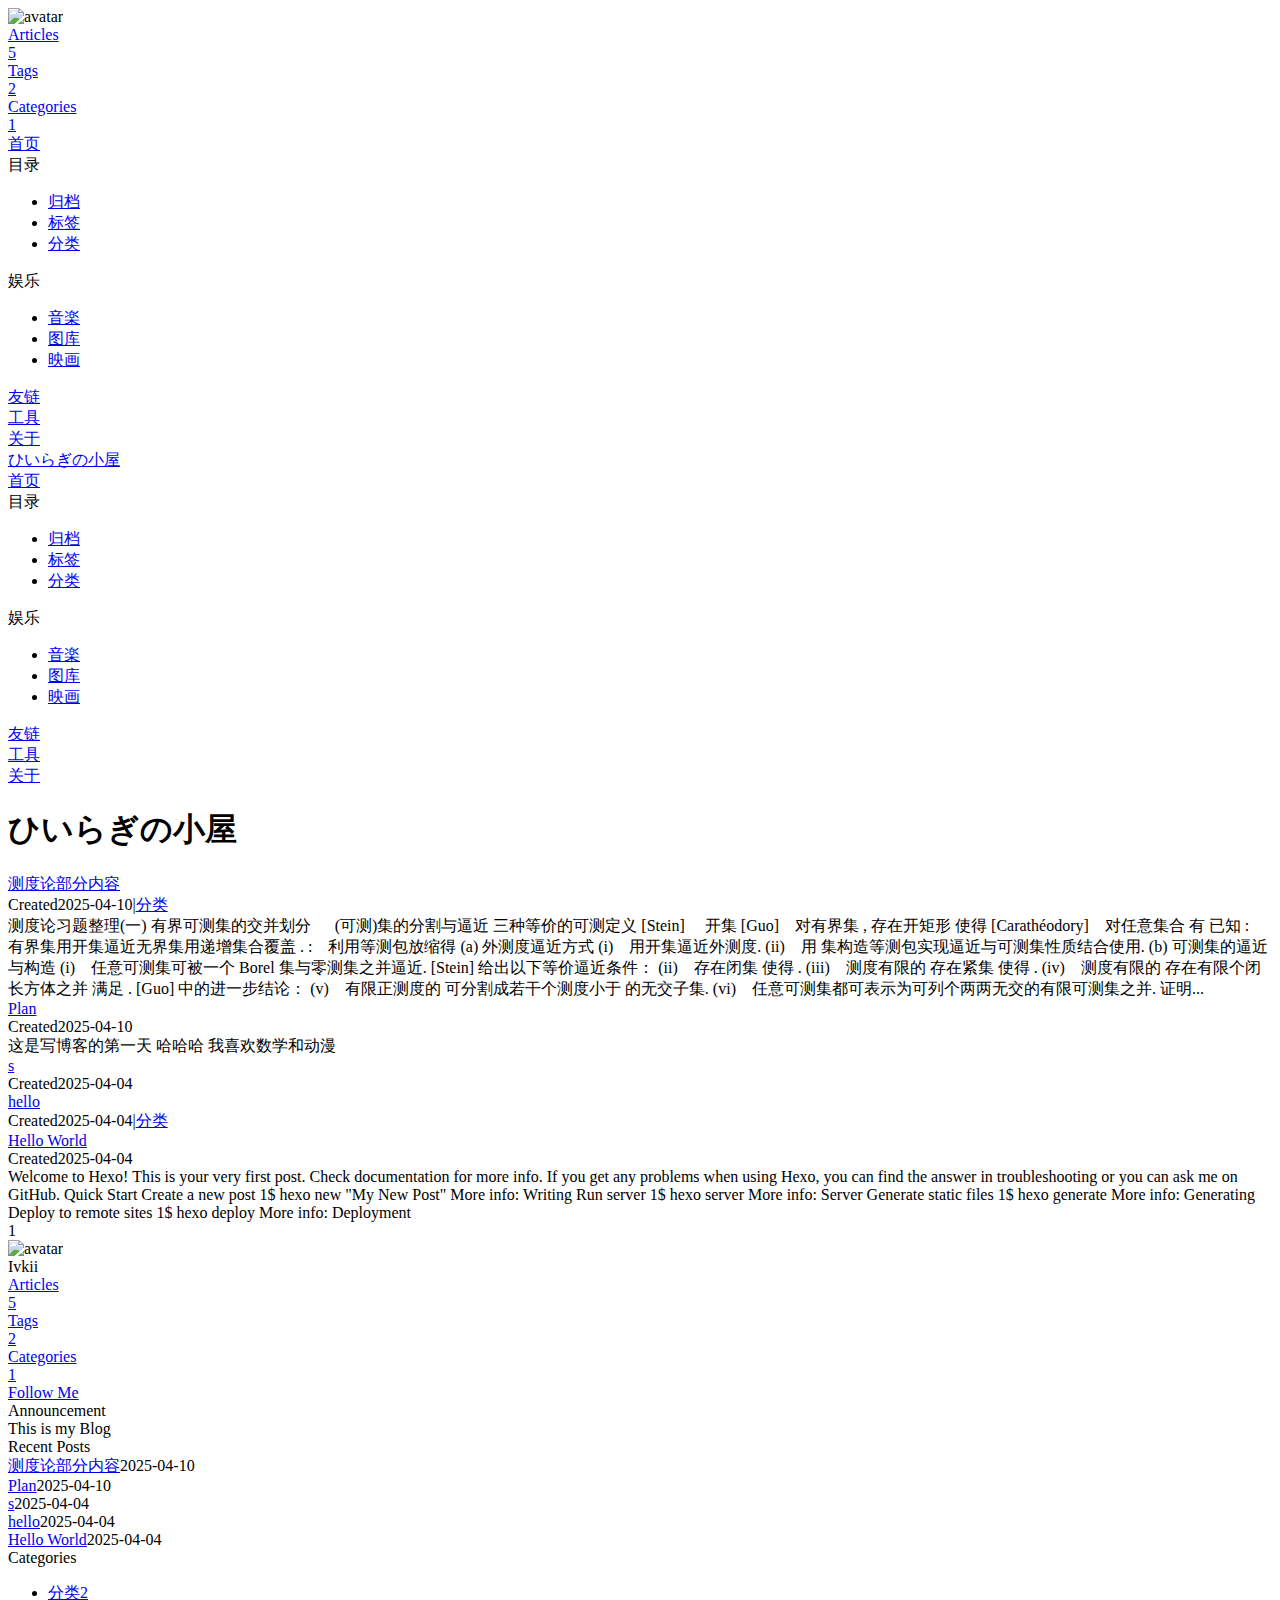
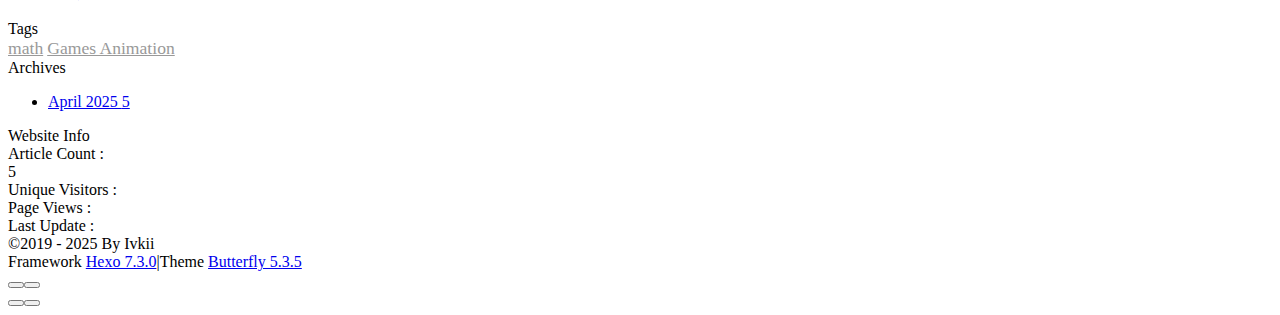
==== index.html @ 9a59260c "Site updated: 2025-04-15 23:14:52" ====
<!DOCTYPE html><html lang="en,ch" data-theme="light"><head><meta charset="UTF-8"><meta http-equiv="X-UA-Compatible" content="IE=edge"><meta name="viewport" content="width=device-width, initial-scale=1.0,viewport-fit=cover"><title>ひいらぎの小屋</title><meta name="author" content="Ivkii"><meta name="copyright" content="Ivkii"><meta name="format-detection" content="telephone=no"><meta name="theme-color" content="#ffffff"><meta property="og:type" content="website">
<meta property="og:title" content="ひいらぎの小屋">
<meta property="og:url" content="http://example.com/index.html">
<meta property="og:site_name" content="ひいらぎの小屋">
<meta property="og:locale">
<meta property="og:image" content="http://example.com/imgs/eris.png">
<meta property="article:author" content="Ivkii">
<meta name="twitter:card" content="summary">
<meta name="twitter:image" content="http://example.com/imgs/eris.png"><link rel="shortcut icon" href="/imgs/do.png"><link rel="canonical" href="http://example.com/index.html"><link rel="preconnect" href="//cdn.jsdelivr.net"/><link rel="preconnect" href="//busuanzi.ibruce.info"/><link rel="stylesheet" href="/css/index.css"><link rel="stylesheet" href="https://cdn.jsdelivr.net/npm/@fortawesome/fontawesome-free/css/all.min.css"><script>
    (() => {
      
    const saveToLocal = {
      set: (key, value, ttl) => {
        if (!ttl) return
        const expiry = Date.now() + ttl * 86400000
        localStorage.setItem(key, JSON.stringify({ value, expiry }))
      },
      get: key => {
        const itemStr = localStorage.getItem(key)
        if (!itemStr) return undefined
        const { value, expiry } = JSON.parse(itemStr)
        if (Date.now() > expiry) {
          localStorage.removeItem(key)
          return undefined
        }
        return value
      }
    }

    window.btf = {
      saveToLocal,
      getScript: (url, attr = {}) => new Promise((resolve, reject) => {
        const script = document.createElement('script')
        script.src = url
        script.async = true
        Object.entries(attr).forEach(([key, val]) => script.setAttribute(key, val))
        script.onload = script.onreadystatechange = () => {
          if (!script.readyState || /loaded|complete/.test(script.readyState)) resolve()
        }
        script.onerror = reject
        document.head.appendChild(script)
      }),
      getCSS: (url, id) => new Promise((resolve, reject) => {
        const link = document.createElement('link')
        link.rel = 'stylesheet'
        link.href = url
        if (id) link.id = id
        link.onload = link.onreadystatechange = () => {
          if (!link.readyState || /loaded|complete/.test(link.readyState)) resolve()
        }
        link.onerror = reject
        document.head.appendChild(link)
      }),
      addGlobalFn: (key, fn, name = false, parent = window) => {
        if (!false && key.startsWith('pjax')) return
        const globalFn = parent.globalFn || {}
        globalFn[key] = globalFn[key] || {}
        globalFn[key][name || Object.keys(globalFn[key]).length] = fn
        parent.globalFn = globalFn
      }
    }
  
      
      const activateDarkMode = () => {
        document.documentElement.setAttribute('data-theme', 'dark')
        if (document.querySelector('meta[name="theme-color"]') !== null) {
          document.querySelector('meta[name="theme-color"]').setAttribute('content', '#0d0d0d')
        }
      }
      const activateLightMode = () => {
        document.documentElement.setAttribute('data-theme', 'light')
        if (document.querySelector('meta[name="theme-color"]') !== null) {
          document.querySelector('meta[name="theme-color"]').setAttribute('content', '#ffffff')
        }
      }

      btf.activateDarkMode = activateDarkMode
      btf.activateLightMode = activateLightMode

      const theme = saveToLocal.get('theme')
    
          theme === 'dark' ? activateDarkMode() : theme === 'light' ? activateLightMode() : null
        
      
      const asideStatus = saveToLocal.get('aside-status')
      if (asideStatus !== undefined) {
        document.documentElement.classList.toggle('hide-aside', asideStatus === 'hide')
      }
    
      
    const detectApple = () => {
      if (/iPad|iPhone|iPod|Macintosh/.test(navigator.userAgent)) {
        document.documentElement.classList.add('apple')
      }
    }
    detectApple()
  
    })()
  </script><script>const GLOBAL_CONFIG = {
  root: '/',
  algolia: undefined,
  localSearch: undefined,
  translate: undefined,
  highlight: {"plugin":"highlight.js","highlightCopy":true,"highlightLang":true,"highlightHeightLimit":false,"highlightFullpage":false,"highlightMacStyle":false},
  copy: {
    success: 'Copy Successful',
    error: 'Copy Failed',
    noSupport: 'Browser Not Supported'
  },
  relativeDate: {
    homepage: false,
    post: false
  },
  runtime: '',
  dateSuffix: {
    just: 'Just now',
    min: 'minutes ago',
    hour: 'hours ago',
    day: 'days ago',
    month: 'months ago'
  },
  copyright: undefined,
  lightbox: 'null',
  Snackbar: undefined,
  infinitegrid: {
    js: 'https://cdn.jsdelivr.net/npm/@egjs/infinitegrid/dist/infinitegrid.min.js',
    buttonText: 'Load More'
  },
  isPhotoFigcaption: false,
  islazyloadPlugin: false,
  isAnchor: false,
  percent: {
    toc: true,
    rightside: false,
  },
  autoDarkmode: false
}</script><script id="config-diff">var GLOBAL_CONFIG_SITE = {
  title: 'ひいらぎの小屋',
  isHighlightShrink: false,
  isToc: false,
  pageType: 'home'
}</script><script src="/js/sakura.js"></script><script async src="/js/followEffect.js"></script><meta name="generator" content="Hexo 7.3.0"><style>mjx-container[jax="SVG"] {
  direction: ltr;
}

mjx-container[jax="SVG"] > svg {
  overflow: visible;
}

mjx-container[jax="SVG"][display="true"] {
  display: block;
  text-align: center;
  margin: 1em 0;
}

mjx-container[jax="SVG"][justify="left"] {
  text-align: left;
}

mjx-container[jax="SVG"][justify="right"] {
  text-align: right;
}

g[data-mml-node="merror"] > g {
  fill: red;
  stroke: red;
}

g[data-mml-node="merror"] > rect[data-background] {
  fill: yellow;
  stroke: none;
}

g[data-mml-node="mtable"] > line[data-line] {
  stroke-width: 70px;
  fill: none;
}

g[data-mml-node="mtable"] > rect[data-frame] {
  stroke-width: 70px;
  fill: none;
}

g[data-mml-node="mtable"] > .mjx-dashed {
  stroke-dasharray: 140;
}

g[data-mml-node="mtable"] > .mjx-dotted {
  stroke-linecap: round;
  stroke-dasharray: 0,140;
}

g[data-mml-node="mtable"] > svg {
  overflow: visible;
}

[jax="SVG"] mjx-tool {
  display: inline-block;
  position: relative;
  width: 0;
  height: 0;
}

[jax="SVG"] mjx-tool > mjx-tip {
  position: absolute;
  top: 0;
  left: 0;
}

mjx-tool > mjx-tip {
  display: inline-block;
  padding: .2em;
  border: 1px solid #888;
  font-size: 70%;
  background-color: #F8F8F8;
  color: black;
  box-shadow: 2px 2px 5px #AAAAAA;
}

g[data-mml-node="maction"][data-toggle] {
  cursor: pointer;
}

mjx-status {
  display: block;
  position: fixed;
  left: 1em;
  bottom: 1em;
  min-width: 25%;
  padding: .2em .4em;
  border: 1px solid #888;
  font-size: 90%;
  background-color: #F8F8F8;
  color: black;
}

foreignObject[data-mjx-xml] {
  font-family: initial;
  line-height: normal;
  overflow: visible;
}

.MathJax path {
  stroke-width: 3;
}

mjx-container[display="true"] {
  overflow: auto hidden;
}

mjx-container[display="true"] + br {
  display: none;
}
</style></head><body><div id="sidebar"><div id="menu-mask"></div><div id="sidebar-menus"><div class="avatar-img text-center"><img src="/imgs/eris.png" onerror="this.onerror=null;this.src='/img/friend_404.gif'" alt="avatar"/></div><div class="site-data text-center"><a href="/archives/"><div class="headline">Articles</div><div class="length-num">5</div></a><a href="/tags/"><div class="headline">Tags</div><div class="length-num">2</div></a><a href="/categories/"><div class="headline">Categories</div><div class="length-num">1</div></a></div><div class="menus_items"><div class="menus_item"><a class="site-page" href="/"><i class="fa-fw fas fa-home"></i><span> 首页</span></a></div><div class="menus_item"><span class="site-page group"><i class="fa-fw fas fa-list"></i><span> 目录</span><i class="fas fa-chevron-down"></i></span><ul class="menus_item_child"><li><a class="site-page child" href="/archives/"><i class="fa-fw fas fa-archive"></i><span> 归档</span></a></li><li><a class="site-page child" href="/tags/"><i class="fa-fw fas fa-tags"></i><span> 标签</span></a></li><li><a class="site-page child" href="/categories/"><i class="fa-fw fas fa-folder-open"></i><span> 分类</span></a></li></ul></div><div class="menus_item"><span class="site-page group"><i class="fa-fw fa fa-heartbeat"></i><span> 娱乐</span><i class="fas fa-chevron-down"></i></span><ul class="menus_item_child"><li><a class="site-page child" href="/music/"><i class="fa-fw fas fa-music"></i><span> 音楽</span></a></li><li><a class="site-page child" href="/gallery/"><i class="fa-fw fas fa-images"></i><span> 图库</span></a></li><li><a class="site-page child" href="/movies/"><i class="fa-fw fas fa-video"></i><span> 映画</span></a></li></ul></div><div class="menus_item"><a class="site-page" href="/link/"><i class="fa-fw fas fa-link"></i><span> 友链</span></a></div><div class="menus_item"><a class="site-page" href="/tools/"><i class="fa-fw fas fa-screwdriver-wrench"></i><span> 工具</span></a></div><div class="menus_item"><a class="site-page" href="/about/"><i class="fa-fw fas fa-heart"></i><span> 关于</span></a></div></div></div></div><div class="page" id="body-wrap"><header class="full_page" id="page-header" style="background-image: url(/imgs/lucy.png);"><nav id="nav"><span id="blog-info"><a class="nav-site-title" href="/"><span class="site-name">ひいらぎの小屋</span></a></span><div id="menus"><div class="menus_items"><div class="menus_item"><a class="site-page" href="/"><i class="fa-fw fas fa-home"></i><span> 首页</span></a></div><div class="menus_item"><span class="site-page group"><i class="fa-fw fas fa-list"></i><span> 目录</span><i class="fas fa-chevron-down"></i></span><ul class="menus_item_child"><li><a class="site-page child" href="/archives/"><i class="fa-fw fas fa-archive"></i><span> 归档</span></a></li><li><a class="site-page child" href="/tags/"><i class="fa-fw fas fa-tags"></i><span> 标签</span></a></li><li><a class="site-page child" href="/categories/"><i class="fa-fw fas fa-folder-open"></i><span> 分类</span></a></li></ul></div><div class="menus_item"><span class="site-page group"><i class="fa-fw fa fa-heartbeat"></i><span> 娱乐</span><i class="fas fa-chevron-down"></i></span><ul class="menus_item_child"><li><a class="site-page child" href="/music/"><i class="fa-fw fas fa-music"></i><span> 音楽</span></a></li><li><a class="site-page child" href="/gallery/"><i class="fa-fw fas fa-images"></i><span> 图库</span></a></li><li><a class="site-page child" href="/movies/"><i class="fa-fw fas fa-video"></i><span> 映画</span></a></li></ul></div><div class="menus_item"><a class="site-page" href="/link/"><i class="fa-fw fas fa-link"></i><span> 友链</span></a></div><div class="menus_item"><a class="site-page" href="/tools/"><i class="fa-fw fas fa-screwdriver-wrench"></i><span> 工具</span></a></div><div class="menus_item"><a class="site-page" href="/about/"><i class="fa-fw fas fa-heart"></i><span> 关于</span></a></div></div><div id="toggle-menu"><span class="site-page"><i class="fas fa-bars fa-fw"></i></span></div></div></nav><div id="site-info"><h1 id="site-title">ひいらぎの小屋</h1><div id="site-subtitle"><span id="subtitle"></span></div></div><div id="scroll-down"><i class="fas fa-angle-down scroll-down-effects"></i></div></header><main class="layout" id="content-inner"><div class="recent-posts nc" id="recent-posts"><div class="recent-post-items"><div class="recent-post-item"><div class="recent-post-info no-cover"><a class="article-title" href="/2025/04/10/%E5%AE%9E%E5%88%86%E6%9E%90%E4%BD%9C%E4%B8%9A%E6%80%BB%E7%BB%93(%E6%B5%8B%E5%BA%A6%E8%AE%BA)/" title="测度论部分内容">测度论部分内容</a><div class="article-meta-wrap"><span class="post-meta-date"><i class="far fa-calendar-alt"></i><span class="article-meta-label">Created</span><time datetime="2025-04-10T11:07:44.000Z" title="Created 2025-04-10 19:07:44">2025-04-10</time></span><span class="article-meta"><span class="article-meta-separator">|</span><i class="fas fa-inbox"></i><a class="article-meta__categories" href="/categories/%E5%88%86%E7%B1%BB/">分类</a></span></div><div class="content">测度论习题整理(一)  有界可测集的交并划分      (可测)集的分割与逼近 三种等价的可测定义  [Stein]  开集  [Guo] 对有界集 , 存在开矩形  使得  [Carathéodory] 对任意集合  有     已知  : 有界集用开集逼近无界集用递增集合覆盖 . : 利用等测包放缩得     (a) 外测度逼近方式  (i) 用开集逼近外测度. (ii) 用  集构造等测包实现逼近与可测集性质结合使用.   (b) 可测集的逼近与构造  (i) 任意可测集可被一个 Borel 集与零测集之并逼近. [Stein] 给出以下等价逼近条件：  (ii) 存在闭集  使得 . (iii) 测度有限的  存在紧集  使得 . (iv) 测度有限的  存在有限个闭长方体之并  满足 .  [Guo] 中的进一步结论：  (v) 有限正测度的  可分割成若干个测度小于  的无交子集. (vi) 任意可测集都可表示为可列个两两无交的有限可测集之并.    证明...</div></div></div><div class="recent-post-item"><div class="recent-post-info no-cover"><a class="article-title" href="/2025/04/10/Plan/" title="Plan">Plan</a><div class="article-meta-wrap"><span class="post-meta-date"><i class="far fa-calendar-alt"></i><span class="article-meta-label">Created</span><time datetime="2025-04-10T10:43:08.000Z" title="Created 2025-04-10 18:43:08">2025-04-10</time></span></div><div class="content">这是写博客的第一天 哈哈哈 我喜欢数学和动漫 </div></div></div><div class="recent-post-item"><div class="recent-post-info no-cover"><a class="article-title" href="/2025/04/04/s/" title="s">s</a><div class="article-meta-wrap"><span class="post-meta-date"><i class="far fa-calendar-alt"></i><span class="article-meta-label">Created</span><time datetime="2025-04-04T07:09:22.000Z" title="Created 2025-04-04 15:09:22">2025-04-04</time></span></div><div class="content"> </div></div></div><div class="recent-post-item"><div class="recent-post-info no-cover"><a class="article-title" href="/2025/04/04/%E6%B5%8B%E8%AF%95/" title="hello">hello</a><div class="article-meta-wrap"><span class="post-meta-date"><i class="far fa-calendar-alt"></i><span class="article-meta-label">Created</span><time datetime="2025-04-04T07:07:44.000Z" title="Created 2025-04-04 15:07:44">2025-04-04</time></span><span class="article-meta"><span class="article-meta-separator">|</span><i class="fas fa-inbox"></i><a class="article-meta__categories" href="/categories/%E5%88%86%E7%B1%BB/">分类</a></span></div><div class="content"> </div></div></div><div class="recent-post-item"><div class="recent-post-info no-cover"><a class="article-title" href="/2025/04/04/hello-world/" title="Hello World">Hello World</a><div class="article-meta-wrap"><span class="post-meta-date"><i class="far fa-calendar-alt"></i><span class="article-meta-label">Created</span><time datetime="2025-04-04T06:49:43.486Z" title="Created 2025-04-04 14:49:43">2025-04-04</time></span></div><div class="content">Welcome to Hexo! This is your very first post. Check documentation for more info. If you get any problems when using Hexo, you can find the answer in troubleshooting or you can ask me on GitHub. Quick Start Create a new post 1$ hexo new "My New Post"  More info: Writing Run server 1$ hexo server  More info: Server Generate static files 1$ hexo generate  More info: Generating Deploy to remote sites 1$ hexo deploy  More info: Deployment </div></div></div></div><nav id="pagination"><div class="pagination"><span class="page-number current">1</span></div></nav></div><div class="aside-content" id="aside-content"><div class="card-widget card-info text-center"><div class="avatar-img"><img src="/imgs/eris.png" onerror="this.onerror=null;this.src='/img/friend_404.gif'" alt="avatar"/></div><div class="author-info-name">Ivkii</div><div class="author-info-description"></div><div class="site-data"><a href="/archives/"><div class="headline">Articles</div><div class="length-num">5</div></a><a href="/tags/"><div class="headline">Tags</div><div class="length-num">2</div></a><a href="/categories/"><div class="headline">Categories</div><div class="length-num">1</div></a></div><a id="card-info-btn" target="_blank" rel="noopener" href="https://github.com/xxxxxx"><i class="fab fa-github"></i><span>Follow Me</span></a></div><div class="card-widget card-announcement"><div class="item-headline"><i class="fas fa-bullhorn fa-shake"></i><span>Announcement</span></div><div class="announcement_content">This is my Blog</div></div><div class="sticky_layout"><div class="card-widget card-recent-post"><div class="item-headline"><i class="fas fa-history"></i><span>Recent Posts</span></div><div class="aside-list"><div class="aside-list-item no-cover"><div class="content"><a class="title" href="/2025/04/10/%E5%AE%9E%E5%88%86%E6%9E%90%E4%BD%9C%E4%B8%9A%E6%80%BB%E7%BB%93(%E6%B5%8B%E5%BA%A6%E8%AE%BA)/" title="测度论部分内容">测度论部分内容</a><time datetime="2025-04-10T11:07:44.000Z" title="Created 2025-04-10 19:07:44">2025-04-10</time></div></div><div class="aside-list-item no-cover"><div class="content"><a class="title" href="/2025/04/10/Plan/" title="Plan">Plan</a><time datetime="2025-04-10T10:43:08.000Z" title="Created 2025-04-10 18:43:08">2025-04-10</time></div></div><div class="aside-list-item no-cover"><div class="content"><a class="title" href="/2025/04/04/s/" title="s">s</a><time datetime="2025-04-04T07:09:22.000Z" title="Created 2025-04-04 15:09:22">2025-04-04</time></div></div><div class="aside-list-item no-cover"><div class="content"><a class="title" href="/2025/04/04/%E6%B5%8B%E8%AF%95/" title="hello">hello</a><time datetime="2025-04-04T07:07:44.000Z" title="Created 2025-04-04 15:07:44">2025-04-04</time></div></div><div class="aside-list-item no-cover"><div class="content"><a class="title" href="/2025/04/04/hello-world/" title="Hello World">Hello World</a><time datetime="2025-04-04T06:49:43.486Z" title="Created 2025-04-04 14:49:43">2025-04-04</time></div></div></div></div><div class="card-widget card-categories"><div class="item-headline">
            <i class="fas fa-folder-open"></i>
            <span>Categories</span>
            
          </div>
          <ul class="card-category-list" id="aside-cat-list">
            <li class="card-category-list-item "><a class="card-category-list-link" href="/categories/%E5%88%86%E7%B1%BB/"><span class="card-category-list-name">分类</span><span class="card-category-list-count">2</span></a></li>
          </ul></div><div class="card-widget card-tags"><div class="item-headline"><i class="fas fa-tags"></i><span>Tags</span></div><div class="card-tag-cloud"><a href="/tags/math/" style="font-size: 1.1em; color: #999">math</a> <a href="/tags/Games-Animation/" style="font-size: 1.1em; color: #999">Games Animation</a></div></div><div class="card-widget card-archives">
    <div class="item-headline">
      <i class="fas fa-archive"></i>
      <span>Archives</span>
      
    </div>
  
    <ul class="card-archive-list">
      
        <li class="card-archive-list-item">
          <a class="card-archive-list-link" href="/archives/2025/04/">
            <span class="card-archive-list-date">
              April 2025
            </span>
            <span class="card-archive-list-count">5</span>
          </a>
        </li>
      
    </ul>
  </div><div class="card-widget card-webinfo"><div class="item-headline"><i class="fas fa-chart-line"></i><span>Website Info</span></div><div class="webinfo"><div class="webinfo-item"><div class="item-name">Article Count :</div><div class="item-count">5</div></div><div class="webinfo-item"><div class="item-name">Unique Visitors :</div><div class="item-count" id="busuanzi_value_site_uv"><i class="fa-solid fa-spinner fa-spin"></i></div></div><div class="webinfo-item"><div class="item-name">Page Views :</div><div class="item-count" id="busuanzi_value_site_pv"><i class="fa-solid fa-spinner fa-spin"></i></div></div><div class="webinfo-item"><div class="item-name">Last Update :</div><div class="item-count" id="last-push-date" data-lastPushDate="2025-04-13T08:11:55.625Z"><i class="fa-solid fa-spinner fa-spin"></i></div></div></div></div></div></div></main><footer id="footer"><div id="footer-wrap"><div class="copyright">&copy;2019 - 2025 By Ivkii</div><div class="framework-info"><span>Framework </span><a target="_blank" rel="noopener" href="https://hexo.io">Hexo 7.3.0</a><span class="footer-separator">|</span><span>Theme </span><a target="_blank" rel="noopener" href="https://github.com/jerryc127/hexo-theme-butterfly">Butterfly 5.3.5</a></div></div></footer></div><div id="rightside"><div id="rightside-config-hide"><button id="darkmode" type="button" title="Toggle Between Light and Dark Mode"><i class="fas fa-adjust"></i></button><button id="hide-aside-btn" type="button" title="Toggle Between Single-column and Double-column"><i class="fas fa-arrows-alt-h"></i></button></div><div id="rightside-config-show"><button id="rightside-config" type="button" title="Settings"><i class="fas fa-cog fa-spin"></i></button><button id="go-up" type="button" title="Back to Top"><span class="scroll-percent"></span><i class="fas fa-arrow-up"></i></button></div></div><div><script src="/js/utils.js"></script><script src="/js/main.js"></script><div class="js-pjax"><script>window.typedJSFn = {
  init: str => {
    window.typed = new Typed('#subtitle', Object.assign({
      strings: str,
      startDelay: 300,
      typeSpeed: 150,
      loop: true,
      backSpeed: 50,
    }, null))
  },
  run: subtitleType => {
    if (true) {
      if (typeof Typed === 'function') {
        subtitleType()
      } else {
        btf.getScript('https://cdn.jsdelivr.net/npm/typed.js/dist/typed.umd.min.js').then(subtitleType)
      }
    } else {
      subtitleType()
    }
  },
  processSubtitle: (content, extraContents = []) => {
    if (true) {
      const sub = ["Day before yesterday I saw a rabbit,and yesterday a deer,and today,you."].slice()

      if (extraContents.length > 0) {
        sub.unshift(...extraContents)
      }

      if (typeof content === 'string') {
        sub.unshift(content)
      } else if (Array.isArray(content)) {
        sub.unshift(...content)
      }

      sub.length > 0 && typedJSFn.init(sub)
    } else {
      document.getElementById('subtitle').textContent = typeof content === 'string' ? content :
        (Array.isArray(content) && content.length > 0 ? content[0] : '')
    }
  }
}
btf.addGlobalFn('pjaxSendOnce', () => { typed.destroy() }, 'typedDestroy')
</script><script>function subtitleType () {
  fetch('https://v.api.aa1.cn/api/yiyan/index.php')
    .then(response => response.text())
    .then(data => {
      const reg = /<p>(.*?)<\/p>/g
      const result = reg.exec(data)
      if (result && result[1]) {
        typedJSFn.processSubtitle(result[1])
      } else {
        throw new Error('Failed to parse the return value of the Yiyan API')
      }
    })
    .catch(err => {
      console.error('Failed to get the Yiyan API:', err)
      typedJSFn.processSubtitle(1)
    })
}
typedJSFn.run(subtitleType)
</script></div><script async data-pjax src="//busuanzi.ibruce.info/busuanzi/2.3/busuanzi.pure.mini.js"></script></div></body></html>
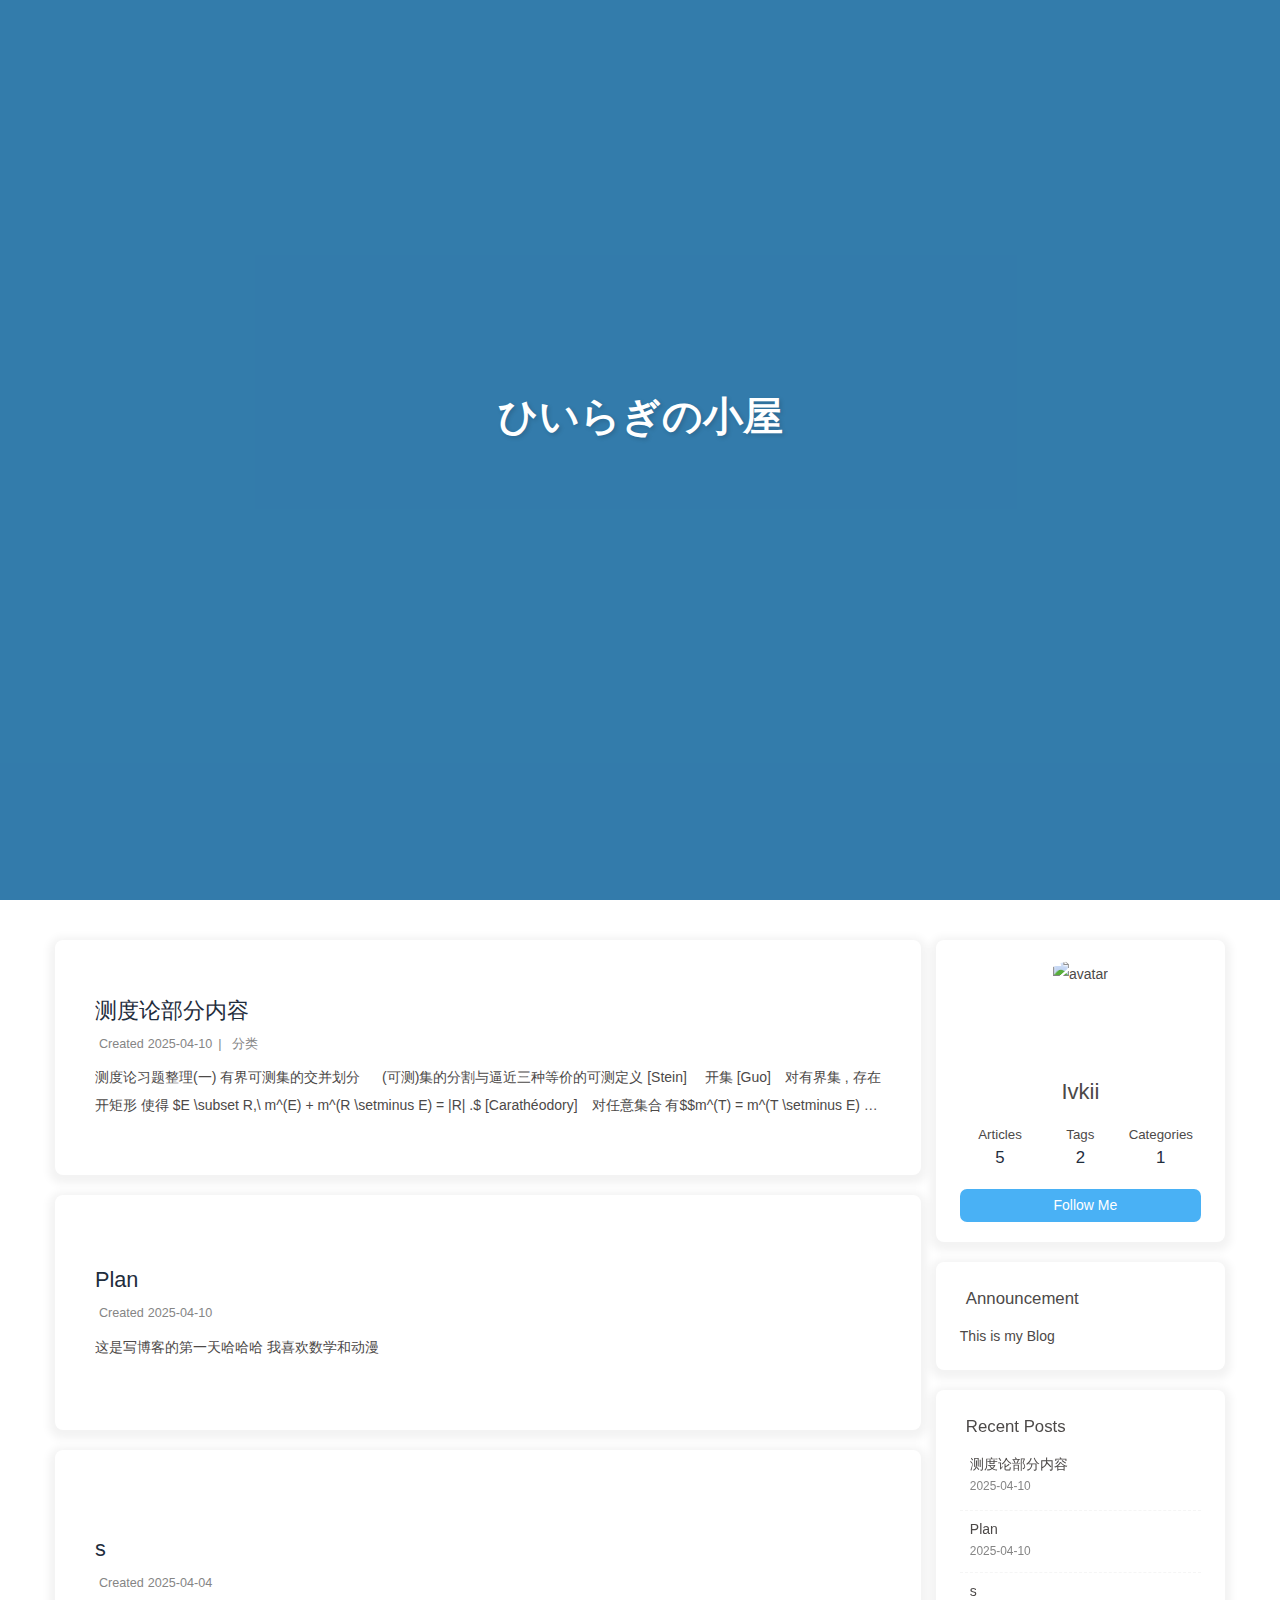
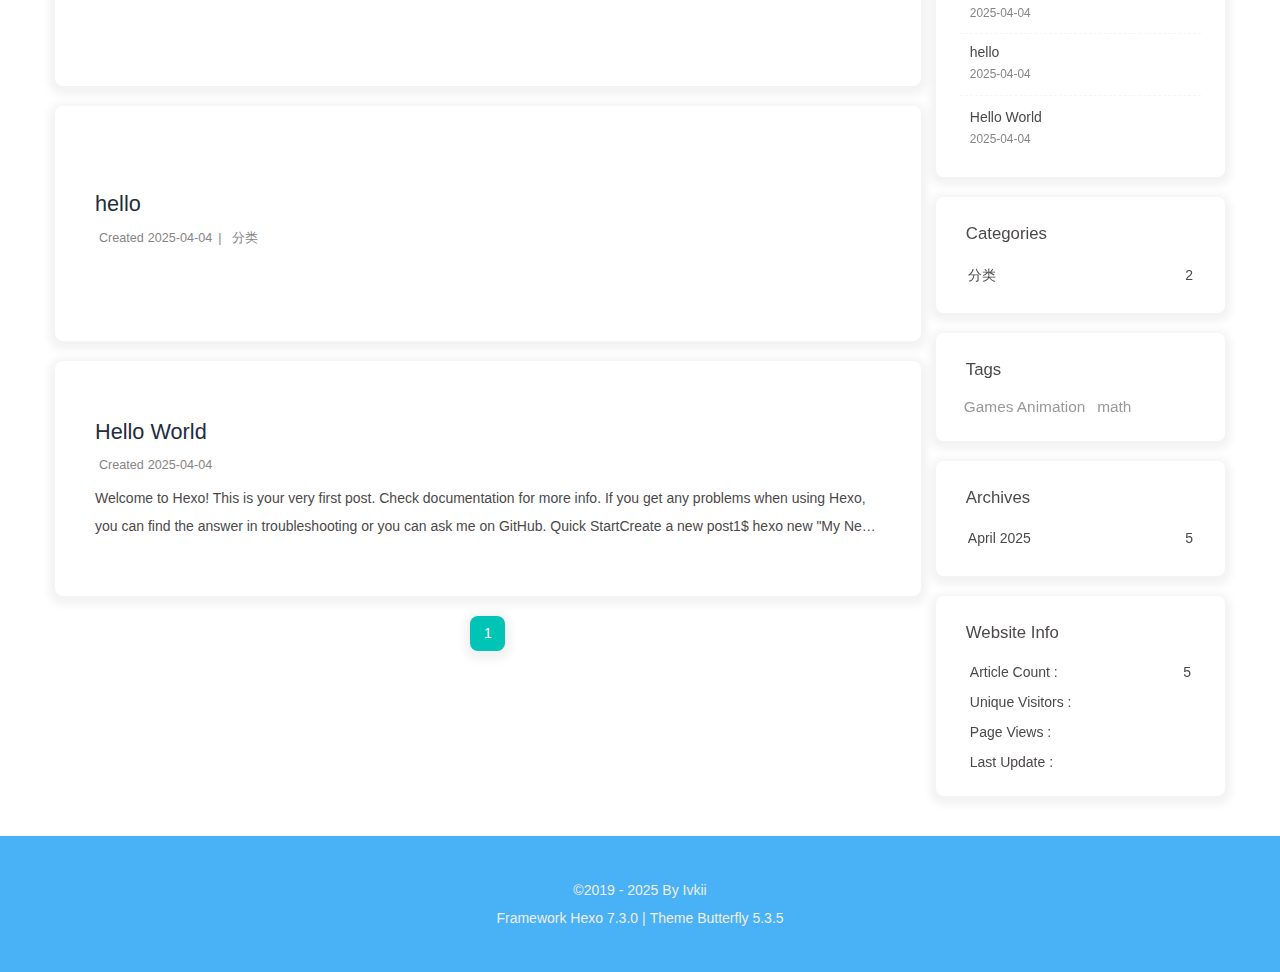
==== commit 597a0573: "Site updated: 2025-04-15 23:22:27" ====
--- a/index.html
+++ b/index.html
@@ -251,93 +251,14 @@
 mjx-container[display="true"] + br {
   display: none;
 }
-</style></head><body><div id="sidebar"><div id="menu-mask"></div><div id="sidebar-menus"><div class="avatar-img text-center"><img src="/imgs/eris.png" onerror="this.onerror=null;this.src='/img/friend_404.gif'" alt="avatar"/></div><div class="site-data text-center"><a href="/archives/"><div class="headline">Articles</div><div class="length-num">5</div></a><a href="/tags/"><div class="headline">Tags</div><div class="length-num">2</div></a><a href="/categories/"><div class="headline">Categories</div><div class="length-num">1</div></a></div><div class="menus_items"><div class="menus_item"><a class="site-page" href="/"><i class="fa-fw fas fa-home"></i><span> 首页</span></a></div><div class="menus_item"><span class="site-page group"><i class="fa-fw fas fa-list"></i><span> 目录</span><i class="fas fa-chevron-down"></i></span><ul class="menus_item_child"><li><a class="site-page child" href="/archives/"><i class="fa-fw fas fa-archive"></i><span> 归档</span></a></li><li><a class="site-page child" href="/tags/"><i class="fa-fw fas fa-tags"></i><span> 标签</span></a></li><li><a class="site-page child" href="/categories/"><i class="fa-fw fas fa-folder-open"></i><span> 分类</span></a></li></ul></div><div class="menus_item"><span class="site-page group"><i class="fa-fw fa fa-heartbeat"></i><span> 娱乐</span><i class="fas fa-chevron-down"></i></span><ul class="menus_item_child"><li><a class="site-page child" href="/music/"><i class="fa-fw fas fa-music"></i><span> 音楽</span></a></li><li><a class="site-page child" href="/gallery/"><i class="fa-fw fas fa-images"></i><span> 图库</span></a></li><li><a class="site-page child" href="/movies/"><i class="fa-fw fas fa-video"></i><span> 映画</span></a></li></ul></div><div class="menus_item"><a class="site-page" href="/link/"><i class="fa-fw fas fa-link"></i><span> 友链</span></a></div><div class="menus_item"><a class="site-page" href="/tools/"><i class="fa-fw fas fa-screwdriver-wrench"></i><span> 工具</span></a></div><div class="menus_item"><a class="site-page" href="/about/"><i class="fa-fw fas fa-heart"></i><span> 关于</span></a></div></div></div></div><div class="page" id="body-wrap"><header class="full_page" id="page-header" style="background-image: url(/imgs/lucy.png);"><nav id="nav"><span id="blog-info"><a class="nav-site-title" href="/"><span class="site-name">ひいらぎの小屋</span></a></span><div id="menus"><div class="menus_items"><div class="menus_item"><a class="site-page" href="/"><i class="fa-fw fas fa-home"></i><span> 首页</span></a></div><div class="menus_item"><span class="site-page group"><i class="fa-fw fas fa-list"></i><span> 目录</span><i class="fas fa-chevron-down"></i></span><ul class="menus_item_child"><li><a class="site-page child" href="/archives/"><i class="fa-fw fas fa-archive"></i><span> 归档</span></a></li><li><a class="site-page child" href="/tags/"><i class="fa-fw fas fa-tags"></i><span> 标签</span></a></li><li><a class="site-page child" href="/categories/"><i class="fa-fw fas fa-folder-open"></i><span> 分类</span></a></li></ul></div><div class="menus_item"><span class="site-page group"><i class="fa-fw fa fa-heartbeat"></i><span> 娱乐</span><i class="fas fa-chevron-down"></i></span><ul class="menus_item_child"><li><a class="site-page child" href="/music/"><i class="fa-fw fas fa-music"></i><span> 音楽</span></a></li><li><a class="site-page child" href="/gallery/"><i class="fa-fw fas fa-images"></i><span> 图库</span></a></li><li><a class="site-page child" href="/movies/"><i class="fa-fw fas fa-video"></i><span> 映画</span></a></li></ul></div><div class="menus_item"><a class="site-page" href="/link/"><i class="fa-fw fas fa-link"></i><span> 友链</span></a></div><div class="menus_item"><a class="site-page" href="/tools/"><i class="fa-fw fas fa-screwdriver-wrench"></i><span> 工具</span></a></div><div class="menus_item"><a class="site-page" href="/about/"><i class="fa-fw fas fa-heart"></i><span> 关于</span></a></div></div><div id="toggle-menu"><span class="site-page"><i class="fas fa-bars fa-fw"></i></span></div></div></nav><div id="site-info"><h1 id="site-title">ひいらぎの小屋</h1><div id="site-subtitle"><span id="subtitle"></span></div></div><div id="scroll-down"><i class="fas fa-angle-down scroll-down-effects"></i></div></header><main class="layout" id="content-inner"><div class="recent-posts nc" id="recent-posts"><div class="recent-post-items"><div class="recent-post-item"><div class="recent-post-info no-cover"><a class="article-title" href="/2025/04/10/%E5%AE%9E%E5%88%86%E6%9E%90%E4%BD%9C%E4%B8%9A%E6%80%BB%E7%BB%93(%E6%B5%8B%E5%BA%A6%E8%AE%BA)/" title="测度论部分内容">测度论部分内容</a><div class="article-meta-wrap"><span class="post-meta-date"><i class="far fa-calendar-alt"></i><span class="article-meta-label">Created</span><time datetime="2025-04-10T11:07:44.000Z" title="Created 2025-04-10 19:07:44">2025-04-10</time></span><span class="article-meta"><span class="article-meta-separator">|</span><i class="fas fa-inbox"></i><a class="article-meta__categories" href="/categories/%E5%88%86%E7%B1%BB/">分类</a></span></div><div class="content">测度论习题整理(一)- - 有界可测集的交并划分- -  - - - (可测)集的分割与逼近- 三种等价的可测定义- - [Stein]  开集 - [Guo] 对有界集 , 存在开矩形  使得 - [Carathéodory] 对任意集合  有- - - - - 已知 - : 有界集用开集逼近无界集用递增集合覆盖 .- : 利用等测包放缩得 - - - - (a) 外测度逼近方式- - (i) 用开集逼近外测度.- (ii) 用 - 集构造等测包实现逼近与可测集性质结合使用.- - - (b) 可测集的逼近与构造- - (i) 任意可测集可被一个 Borel 集与零测集之并逼近.- [Stein] 给出以下等价逼近条件：- - (ii) 存在闭集  使得- .- (iii) 测度有限的  存在紧集-  使得 .- (iv) 测度有限的 - 存在有限个闭长方体之并  满足- .- - [Guo] 中的进一步结论：- - (v) 有限正测度的 - 可分割成若干个测度小于 - 的无交子集.- (vi) 任意可测集都可表示为可列个两两无交的有限可测集之并.- - - - 证明...</div></div></div><div class="recent-post-item"><div class="recent-post-info no-cover"><a class="article-title" href="/2025/04/10/Plan/" title="Plan">Plan</a><div class="article-meta-wrap"><span class="post-meta-date"><i class="far fa-calendar-alt"></i><span class="article-meta-label">Created</span><time datetime="2025-04-10T10:43:08.000Z" title="Created 2025-04-10 18:43:08">2025-04-10</time></span></div><div class="content">这是写博客的第一天- 哈哈哈- 我喜欢数学和动漫- </div></div></div><div class="recent-post-item"><div class="recent-post-info no-cover"><a class="article-title" href="/2025/04/04/s/" title="s">s</a><div class="article-meta-wrap"><span class="post-meta-date"><i class="far fa-calendar-alt"></i><span class="article-meta-label">Created</span><time datetime="2025-04-04T07:09:22.000Z" title="Created 2025-04-04 15:09:22">2025-04-04</time></span></div><div class="content">- </div></div></div><div class="recent-post-item"><div class="recent-post-info no-cover"><a class="article-title" href="/2025/04/04/%E6%B5%8B%E8%AF%95/" title="hello">hello</a><div class="article-meta-wrap"><span class="post-meta-date"><i class="far fa-calendar-alt"></i><span class="article-meta-label">Created</span><time datetime="2025-04-04T07:07:44.000Z" title="Created 2025-04-04 15:07:44">2025-04-04</time></span><span class="article-meta"><span class="article-meta-separator">|</span><i class="fas fa-inbox"></i><a class="article-meta__categories" href="/categories/%E5%88%86%E7%B1%BB/">分类</a></span></div><div class="content">- </div></div></div><div class="recent-post-item"><div class="recent-post-info no-cover"><a class="article-title" href="/2025/04/04/hello-world/" title="Hello World">Hello World</a><div class="article-meta-wrap"><span class="post-meta-date"><i class="far fa-calendar-alt"></i><span class="article-meta-label">Created</span><time datetime="2025-04-04T06:49:43.486Z" title="Created 2025-04-04 14:49:43">2025-04-04</time></span></div><div class="content">Welcome to Hexo! This is your very- first post. Check documentation for- more info. If you get any problems when using Hexo, you can find the- answer in troubleshooting or- you can ask me on GitHub.- Quick Start- Create a new post- 1$ hexo new "My New Post"- - More info: Writing- Run server- 1$ hexo server- - More info: Server- Generate static files- 1$ hexo generate- - More info: Generating- Deploy to remote sites- 1$ hexo deploy- - More info: Deployment- </div></div></div></div><nav id="pagination"><div class="pagination"><span class="page-number current">1</span></div></nav></div><div class="aside-content" id="aside-content"><div class="card-widget card-info text-center"><div class="avatar-img"><img src="/imgs/eris.png" onerror="this.onerror=null;this.src='/img/friend_404.gif'" alt="avatar"/></div><div class="author-info-name">Ivkii</div><div class="author-info-description"></div><div class="site-data"><a href="/archives/"><div class="headline">Articles</div><div class="length-num">5</div></a><a href="/tags/"><div class="headline">Tags</div><div class="length-num">2</div></a><a href="/categories/"><div class="headline">Categories</div><div class="length-num">1</div></a></div><a id="card-info-btn" target="_blank" rel="noopener" href="https://github.com/xxxxxx"><i class="fab fa-github"></i><span>Follow Me</span></a></div><div class="card-widget card-announcement"><div class="item-headline"><i class="fas fa-bullhorn fa-shake"></i><span>Announcement</span></div><div class="announcement_content">This is my Blog</div></div><div class="sticky_layout"><div class="card-widget card-recent-post"><div class="item-headline"><i class="fas fa-history"></i><span>Recent Posts</span></div><div class="aside-list"><div class="aside-list-item no-cover"><div class="content"><a class="title" href="/2025/04/10/%E5%AE%9E%E5%88%86%E6%9E%90%E4%BD%9C%E4%B8%9A%E6%80%BB%E7%BB%93(%E6%B5%8B%E5%BA%A6%E8%AE%BA)/" title="测度论部分内容">测度论部分内容</a><time datetime="2025-04-10T11:07:44.000Z" title="Created 2025-04-10 19:07:44">2025-04-10</time></div></div><div class="aside-list-item no-cover"><div class="content"><a class="title" href="/2025/04/10/Plan/" title="Plan">Plan</a><time datetime="2025-04-10T10:43:08.000Z" title="Created 2025-04-10 18:43:08">2025-04-10</time></div></div><div class="aside-list-item no-cover"><div class="content"><a class="title" href="/2025/04/04/s/" title="s">s</a><time datetime="2025-04-04T07:09:22.000Z" title="Created 2025-04-04 15:09:22">2025-04-04</time></div></div><div class="aside-list-item no-cover"><div class="content"><a class="title" href="/2025/04/04/%E6%B5%8B%E8%AF%95/" title="hello">hello</a><time datetime="2025-04-04T07:07:44.000Z" title="Created 2025-04-04 15:07:44">2025-04-04</time></div></div><div class="aside-list-item no-cover"><div class="content"><a class="title" href="/2025/04/04/hello-world/" title="Hello World">Hello World</a><time datetime="2025-04-04T06:49:43.486Z" title="Created 2025-04-04 14:49:43">2025-04-04</time></div></div></div></div><div class="card-widget card-categories"><div class="item-headline">
+</style></head><body><div id="sidebar"><div id="menu-mask"></div><div id="sidebar-menus"><div class="avatar-img text-center"><img src="/imgs/eris.png" onerror="this.onerror=null;this.src='/img/friend_404.gif'" alt="avatar"/></div><div class="site-data text-center"><a href="/archives/"><div class="headline">Articles</div><div class="length-num">5</div></a><a href="/tags/"><div class="headline">Tags</div><div class="length-num">2</div></a><a href="/categories/"><div class="headline">Categories</div><div class="length-num">1</div></a></div><div class="menus_items"><div class="menus_item"><a class="site-page" href="/"><i class="fa-fw fas fa-home"></i><span> 首页</span></a></div><div class="menus_item"><span class="site-page group"><i class="fa-fw fas fa-list"></i><span> 目录</span><i class="fas fa-chevron-down"></i></span><ul class="menus_item_child"><li><a class="site-page child" href="/archives/"><i class="fa-fw fas fa-archive"></i><span> 归档</span></a></li><li><a class="site-page child" href="/tags/"><i class="fa-fw fas fa-tags"></i><span> 标签</span></a></li><li><a class="site-page child" href="/categories/"><i class="fa-fw fas fa-folder-open"></i><span> 分类</span></a></li></ul></div><div class="menus_item"><span class="site-page group"><i class="fa-fw fa fa-heartbeat"></i><span> 娱乐</span><i class="fas fa-chevron-down"></i></span><ul class="menus_item_child"><li><a class="site-page child" href="/music/"><i class="fa-fw fas fa-music"></i><span> 音楽</span></a></li><li><a class="site-page child" href="/gallery/"><i class="fa-fw fas fa-images"></i><span> 图库</span></a></li><li><a class="site-page child" href="/movies/"><i class="fa-fw fas fa-video"></i><span> 映画</span></a></li></ul></div><div class="menus_item"><a class="site-page" href="/link/"><i class="fa-fw fas fa-link"></i><span> 友链</span></a></div><div class="menus_item"><a class="site-page" href="/tools/"><i class="fa-fw fas fa-screwdriver-wrench"></i><span> 工具</span></a></div><div class="menus_item"><a class="site-page" href="/about/"><i class="fa-fw fas fa-heart"></i><span> 关于</span></a></div></div></div></div><div class="page" id="body-wrap"><header class="full_page" id="page-header" style="background-image: url(/imgs/lucy.png);"><nav id="nav"><span id="blog-info"><a class="nav-site-title" href="/"><span class="site-name">ひいらぎの小屋</span></a></span><div id="menus"><div class="menus_items"><div class="menus_item"><a class="site-page" href="/"><i class="fa-fw fas fa-home"></i><span> 首页</span></a></div><div class="menus_item"><span class="site-page group"><i class="fa-fw fas fa-list"></i><span> 目录</span><i class="fas fa-chevron-down"></i></span><ul class="menus_item_child"><li><a class="site-page child" href="/archives/"><i class="fa-fw fas fa-archive"></i><span> 归档</span></a></li><li><a class="site-page child" href="/tags/"><i class="fa-fw fas fa-tags"></i><span> 标签</span></a></li><li><a class="site-page child" href="/categories/"><i class="fa-fw fas fa-folder-open"></i><span> 分类</span></a></li></ul></div><div class="menus_item"><span class="site-page group"><i class="fa-fw fa fa-heartbeat"></i><span> 娱乐</span><i class="fas fa-chevron-down"></i></span><ul class="menus_item_child"><li><a class="site-page child" href="/music/"><i class="fa-fw fas fa-music"></i><span> 音楽</span></a></li><li><a class="site-page child" href="/gallery/"><i class="fa-fw fas fa-images"></i><span> 图库</span></a></li><li><a class="site-page child" href="/movies/"><i class="fa-fw fas fa-video"></i><span> 映画</span></a></li></ul></div><div class="menus_item"><a class="site-page" href="/link/"><i class="fa-fw fas fa-link"></i><span> 友链</span></a></div><div class="menus_item"><a class="site-page" href="/tools/"><i class="fa-fw fas fa-screwdriver-wrench"></i><span> 工具</span></a></div><div class="menus_item"><a class="site-page" href="/about/"><i class="fa-fw fas fa-heart"></i><span> 关于</span></a></div></div><div id="toggle-menu"><span class="site-page"><i class="fas fa-bars fa-fw"></i></span></div></div></nav><div id="site-info"><h1 id="site-title">ひいらぎの小屋</h1><div id="site-subtitle"><span id="subtitle"></span></div></div><div id="scroll-down"><i class="fas fa-angle-down scroll-down-effects"></i></div></header><main class="layout" id="content-inner"><div class="recent-posts nc" id="recent-posts"><div class="recent-post-items"><div class="recent-post-item"><div class="recent-post-info no-cover"><a class="article-title" href="/2025/04/10/%E5%AE%9E%E5%88%86%E6%9E%90%E4%BD%9C%E4%B8%9A%E6%80%BB%E7%BB%93(%E6%B5%8B%E5%BA%A6%E8%AE%BA)/" title="测度论部分内容">测度论部分内容</a><div class="article-meta-wrap"><span class="post-meta-date"><i class="far fa-calendar-alt"></i><span class="article-meta-label">Created</span><time datetime="2025-04-10T11:07:44.000Z" title="Created 2025-04-10 19:07:44">2025-04-10</time></span><span class="article-meta"><span class="article-meta-separator">|</span><i class="fas fa-inbox"></i><a class="article-meta__categories" href="/categories/%E5%88%86%E7%B1%BB/">分类</a></span></div><div class="content">测度论习题整理(一) 有界可测集的交并划分     (可测)集的分割与逼近三种等价的可测定义 [Stein]  开集  [Guo] 对有界集 , 存在开矩形  使得 $E \subset R,\ m^(E) + m^(R \setminus E) = |R| .$ [Carathéodory] 对任意集合  有$$m^(T) = m^(T \setminus E) + m^*(T \cap E). $$    已知  : 有界集用开集逼近无界集用递增集合覆盖 . : 利用等测包放缩得     (a) 外测度逼近方式 (i) 用开集逼近外测度. (ii) 用  集构造等测包实现逼近与可测集性质结合使用.   (b) 可测集的逼近与构造 (i) 任意可测集可被一个 Borel 集与零测集之并逼近.    [Stein] 给出以下等价逼近条件：  (ii) 存在闭集  使得 . (iii) 测度有限的  存在紧集  使得 . (iv) 测度有限的  存在有限个闭长方体之并  满足 .   [Guo] 中的进一步结论：  (v) 有限正测度的  可分割成若干个测度小于 ...</div></div></div><div class="recent-post-item"><div class="recent-post-info no-cover"><a class="article-title" href="/2025/04/10/Plan/" title="Plan">Plan</a><div class="article-meta-wrap"><span class="post-meta-date"><i class="far fa-calendar-alt"></i><span class="article-meta-label">Created</span><time datetime="2025-04-10T10:43:08.000Z" title="Created 2025-04-10 18:43:08">2025-04-10</time></span></div><div class="content">这是写博客的第一天哈哈哈 我喜欢数学和动漫</div></div></div><div class="recent-post-item"><div class="recent-post-info no-cover"><a class="article-title" href="/2025/04/04/s/" title="s">s</a><div class="article-meta-wrap"><span class="post-meta-date"><i class="far fa-calendar-alt"></i><span class="article-meta-label">Created</span><time datetime="2025-04-04T07:09:22.000Z" title="Created 2025-04-04 15:09:22">2025-04-04</time></span></div></div></div><div class="recent-post-item"><div class="recent-post-info no-cover"><a class="article-title" href="/2025/04/04/%E6%B5%8B%E8%AF%95/" title="hello">hello</a><div class="article-meta-wrap"><span class="post-meta-date"><i class="far fa-calendar-alt"></i><span class="article-meta-label">Created</span><time datetime="2025-04-04T07:07:44.000Z" title="Created 2025-04-04 15:07:44">2025-04-04</time></span><span class="article-meta"><span class="article-meta-separator">|</span><i class="fas fa-inbox"></i><a class="article-meta__categories" href="/categories/%E5%88%86%E7%B1%BB/">分类</a></span></div></div></div><div class="recent-post-item"><div class="recent-post-info no-cover"><a class="article-title" href="/2025/04/04/hello-world/" title="Hello World">Hello World</a><div class="article-meta-wrap"><span class="post-meta-date"><i class="far fa-calendar-alt"></i><span class="article-meta-label">Created</span><time datetime="2025-04-04T06:49:43.486Z" title="Created 2025-04-04 14:49:43">2025-04-04</time></span></div><div class="content">Welcome to Hexo! This is your very first post. Check documentation for more info. If you get any problems when using Hexo, you can find the answer in troubleshooting or you can ask me on GitHub. Quick StartCreate a new post1$ hexo new "My New Post"  More info: Writing Run server1$ hexo server  More info: Server Generate static files1$ hexo generate  More info: Generating Deploy to remote sites1$ hexo deploy  More info: Deployment </div></div></div></div><nav id="pagination"><div class="pagination"><span class="page-number current">1</span></div></nav></div><div class="aside-content" id="aside-content"><div class="card-widget card-info text-center"><div class="avatar-img"><img src="/imgs/eris.png" onerror="this.onerror=null;this.src='/img/friend_404.gif'" alt="avatar"/></div><div class="author-info-name">Ivkii</div><div class="author-info-description"></div><div class="site-data"><a href="/archives/"><div class="headline">Articles</div><div class="length-num">5</div></a><a href="/tags/"><div class="headline">Tags</div><div class="length-num">2</div></a><a href="/categories/"><div class="headline">Categories</div><div class="length-num">1</div></a></div><a id="card-info-btn" target="_blank" rel="noopener" href="https://github.com/xxxxxx"><i class="fab fa-github"></i><span>Follow Me</span></a></div><div class="card-widget card-announcement"><div class="item-headline"><i class="fas fa-bullhorn fa-shake"></i><span>Announcement</span></div><div class="announcement_content">This is my Blog</div></div><div class="sticky_layout"><div class="card-widget card-recent-post"><div class="item-headline"><i class="fas fa-history"></i><span>Recent Posts</span></div><div class="aside-list"><div class="aside-list-item no-cover"><div class="content"><a class="title" href="/2025/04/10/%E5%AE%9E%E5%88%86%E6%9E%90%E4%BD%9C%E4%B8%9A%E6%80%BB%E7%BB%93(%E6%B5%8B%E5%BA%A6%E8%AE%BA)/" title="测度论部分内容">测度论部分内容</a><time datetime="2025-04-10T11:07:44.000Z" title="Created 2025-04-10 19:07:44">2025-04-10</time></div></div><div class="aside-list-item no-cover"><div class="content"><a class="title" href="/2025/04/10/Plan/" title="Plan">Plan</a><time datetime="2025-04-10T10:43:08.000Z" title="Created 2025-04-10 18:43:08">2025-04-10</time></div></div><div class="aside-list-item no-cover"><div class="content"><a class="title" href="/2025/04/04/s/" title="s">s</a><time datetime="2025-04-04T07:09:22.000Z" title="Created 2025-04-04 15:09:22">2025-04-04</time></div></div><div class="aside-list-item no-cover"><div class="content"><a class="title" href="/2025/04/04/%E6%B5%8B%E8%AF%95/" title="hello">hello</a><time datetime="2025-04-04T07:07:44.000Z" title="Created 2025-04-04 15:07:44">2025-04-04</time></div></div><div class="aside-list-item no-cover"><div class="content"><a class="title" href="/2025/04/04/hello-world/" title="Hello World">Hello World</a><time datetime="2025-04-04T06:49:43.486Z" title="Created 2025-04-04 14:49:43">2025-04-04</time></div></div></div></div><div class="card-widget card-categories"><div class="item-headline">
             <i class="fas fa-folder-open"></i>
             <span>Categories</span>
             
           </div>
           <ul class="card-category-list" id="aside-cat-list">
             <li class="card-category-list-item "><a class="card-category-list-link" href="/categories/%E5%88%86%E7%B1%BB/"><span class="card-category-list-name">分类</span><span class="card-category-list-count">2</span></a></li>
-          </ul></div><div class="card-widget card-tags"><div class="item-headline"><i class="fas fa-tags"></i><span>Tags</span></div><div class="card-tag-cloud"><a href="/tags/math/" style="font-size: 1.1em; color: #999">math</a> <a href="/tags/Games-Animation/" style="font-size: 1.1em; color: #999">Games Animation</a></div></div><div class="card-widget card-archives">
+          </ul></div><div class="card-widget card-tags"><div class="item-headline"><i class="fas fa-tags"></i><span>Tags</span></div><div class="card-tag-cloud"><a href="/tags/Games-Animation/" style="font-size: 1.1em; color: #999">Games Animation</a> <a href="/tags/math/" style="font-size: 1.1em; color: #999">math</a></div></div><div class="card-widget card-archives">
     <div class="item-headline">
       <i class="fas fa-archive"></i>
       <span>Archives</span>
@@ -356,7 +277,7 @@
         </li>
       
     </ul>
-  </div><div class="card-widget card-webinfo"><div class="item-headline"><i class="fas fa-chart-line"></i><span>Website Info</span></div><div class="webinfo"><div class="webinfo-item"><div class="item-name">Article Count :</div><div class="item-count">5</div></div><div class="webinfo-item"><div class="item-name">Unique Visitors :</div><div class="item-count" id="busuanzi_value_site_uv"><i class="fa-solid fa-spinner fa-spin"></i></div></div><div class="webinfo-item"><div class="item-name">Page Views :</div><div class="item-count" id="busuanzi_value_site_pv"><i class="fa-solid fa-spinner fa-spin"></i></div></div><div class="webinfo-item"><div class="item-name">Last Update :</div><div class="item-count" id="last-push-date" data-lastPushDate="2025-04-13T08:11:55.625Z"><i class="fa-solid fa-spinner fa-spin"></i></div></div></div></div></div></div></main><footer id="footer"><div id="footer-wrap"><div class="copyright">&copy;2019 - 2025 By Ivkii</div><div class="framework-info"><span>Framework </span><a target="_blank" rel="noopener" href="https://hexo.io">Hexo 7.3.0</a><span class="footer-separator">|</span><span>Theme </span><a target="_blank" rel="noopener" href="https://github.com/jerryc127/hexo-theme-butterfly">Butterfly 5.3.5</a></div></div></footer></div><div id="rightside"><div id="rightside-config-hide"><button id="darkmode" type="button" title="Toggle Between Light and Dark Mode"><i class="fas fa-adjust"></i></button><button id="hide-aside-btn" type="button" title="Toggle Between Single-column and Double-column"><i class="fas fa-arrows-alt-h"></i></button></div><div id="rightside-config-show"><button id="rightside-config" type="button" title="Settings"><i class="fas fa-cog fa-spin"></i></button><button id="go-up" type="button" title="Back to Top"><span class="scroll-percent"></span><i class="fas fa-arrow-up"></i></button></div></div><div><script src="/js/utils.js"></script><script src="/js/main.js"></script><div class="js-pjax"><script>window.typedJSFn = {
+  </div><div class="card-widget card-webinfo"><div class="item-headline"><i class="fas fa-chart-line"></i><span>Website Info</span></div><div class="webinfo"><div class="webinfo-item"><div class="item-name">Article Count :</div><div class="item-count">5</div></div><div class="webinfo-item"><div class="item-name">Unique Visitors :</div><div class="item-count" id="busuanzi_value_site_uv"><i class="fa-solid fa-spinner fa-spin"></i></div></div><div class="webinfo-item"><div class="item-name">Page Views :</div><div class="item-count" id="busuanzi_value_site_pv"><i class="fa-solid fa-spinner fa-spin"></i></div></div><div class="webinfo-item"><div class="item-name">Last Update :</div><div class="item-count" id="last-push-date" data-lastPushDate="2025-04-15T15:22:23.069Z"><i class="fa-solid fa-spinner fa-spin"></i></div></div></div></div></div></div></main><footer id="footer"><div id="footer-wrap"><div class="copyright">&copy;2019 - 2025 By Ivkii</div><div class="framework-info"><span>Framework </span><a target="_blank" rel="noopener" href="https://hexo.io">Hexo 7.3.0</a><span class="footer-separator">|</span><span>Theme </span><a target="_blank" rel="noopener" href="https://github.com/jerryc127/hexo-theme-butterfly">Butterfly 5.3.5</a></div></div></footer></div><div id="rightside"><div id="rightside-config-hide"><button id="darkmode" type="button" title="Toggle Between Light and Dark Mode"><i class="fas fa-adjust"></i></button><button id="hide-aside-btn" type="button" title="Toggle Between Single-column and Double-column"><i class="fas fa-arrows-alt-h"></i></button></div><div id="rightside-config-show"><button id="rightside-config" type="button" title="Settings"><i class="fas fa-cog fa-spin"></i></button><button id="go-up" type="button" title="Back to Top"><span class="scroll-percent"></span><i class="fas fa-arrow-up"></i></button></div></div><div><script src="/js/utils.js"></script><script src="/js/main.js"></script><div class="js-pjax"><script>window.typedJSFn = {
   init: str => {
     window.typed = new Typed('#subtitle', Object.assign({
       strings: str,
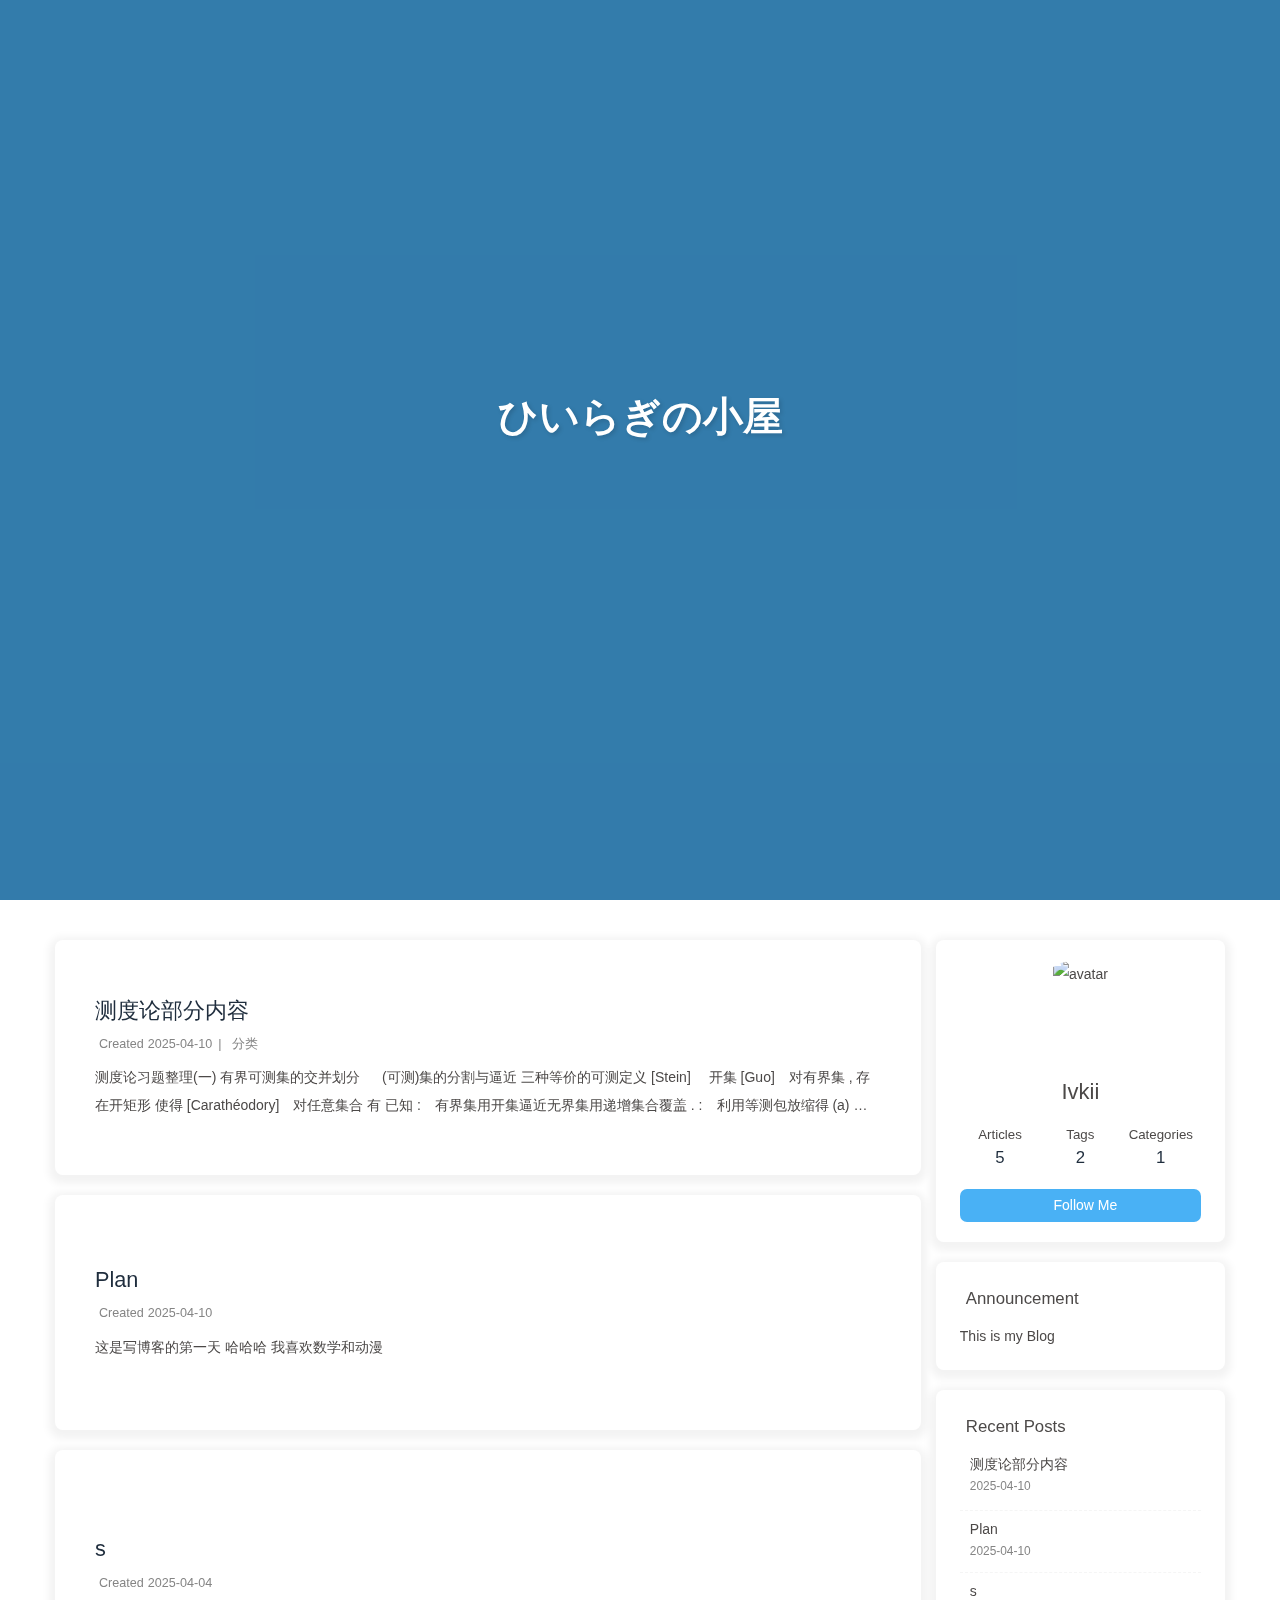
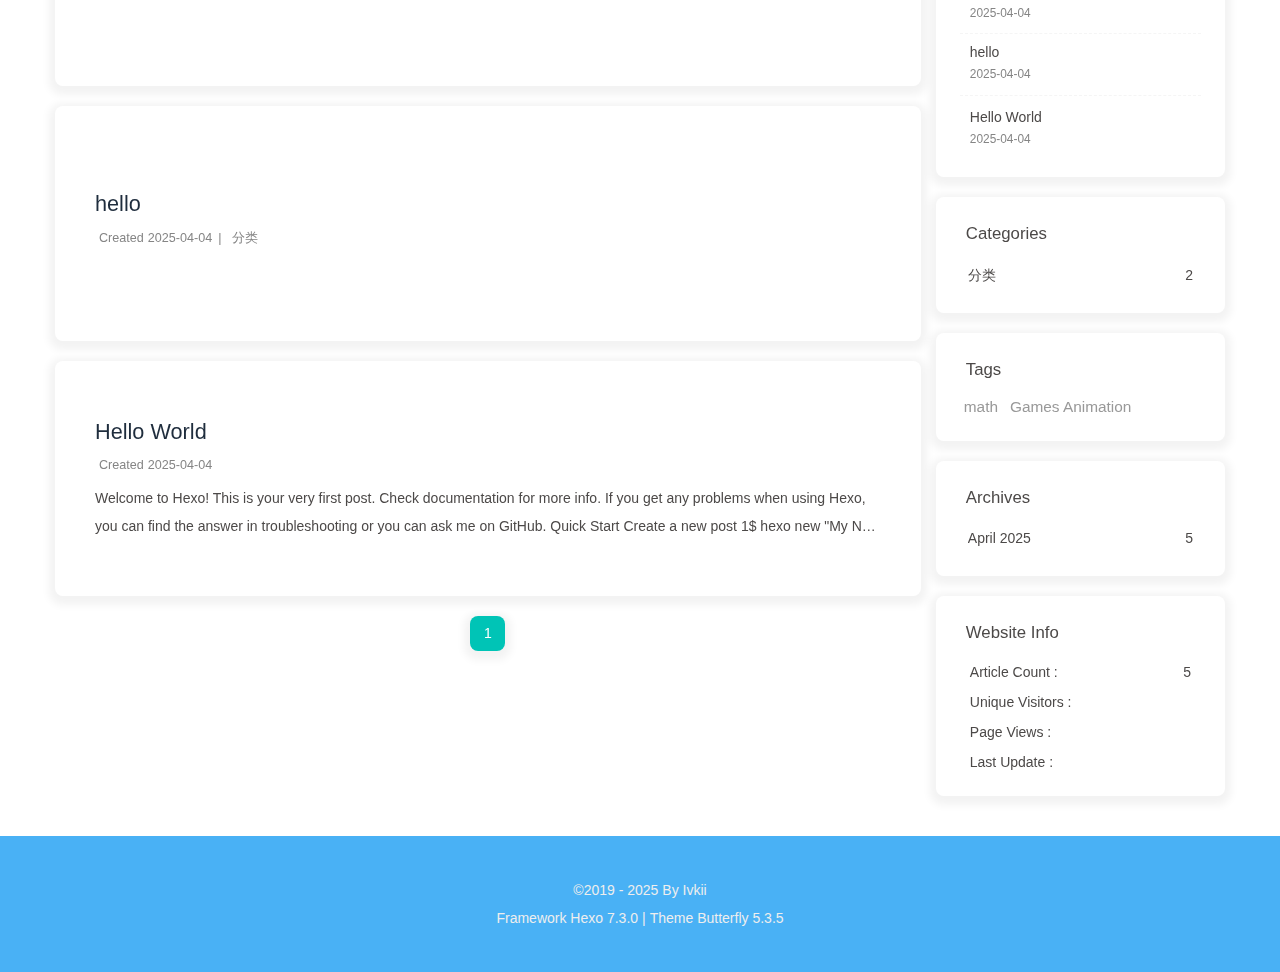
==== commit 56941e47: "Site updated: 2025-04-15 23:54:44" ====
--- a/index.html
+++ b/index.html
@@ -139,7 +139,7 @@
   isHighlightShrink: false,
   isToc: false,
   pageType: 'home'
-}</script><script src="/js/sakura.js"></script><script async src="/js/followEffect.js"></script><meta name="generator" content="Hexo 7.3.0"><style>mjx-container[jax="SVG"] {
+}</script><link rel="/css/myload.css"><script src="/js/sakura.js"></script><script async src="/js/followEffect.js"></script><meta name="generator" content="Hexo 7.3.0"><style>mjx-container[jax="SVG"] {
   direction: ltr;
 }
 
@@ -251,14 +251,117 @@
 mjx-container[display="true"] + br {
   display: none;
 }
-</style></head><body><div id="sidebar"><div id="menu-mask"></div><div id="sidebar-menus"><div class="avatar-img text-center"><img src="/imgs/eris.png" onerror="this.onerror=null;this.src='/img/friend_404.gif'" alt="avatar"/></div><div class="site-data text-center"><a href="/archives/"><div class="headline">Articles</div><div class="length-num">5</div></a><a href="/tags/"><div class="headline">Tags</div><div class="length-num">2</div></a><a href="/categories/"><div class="headline">Categories</div><div class="length-num">1</div></a></div><div class="menus_items"><div class="menus_item"><a class="site-page" href="/"><i class="fa-fw fas fa-home"></i><span> 首页</span></a></div><div class="menus_item"><span class="site-page group"><i class="fa-fw fas fa-list"></i><span> 目录</span><i class="fas fa-chevron-down"></i></span><ul class="menus_item_child"><li><a class="site-page child" href="/archives/"><i class="fa-fw fas fa-archive"></i><span> 归档</span></a></li><li><a class="site-page child" href="/tags/"><i class="fa-fw fas fa-tags"></i><span> 标签</span></a></li><li><a class="site-page child" href="/categories/"><i class="fa-fw fas fa-folder-open"></i><span> 分类</span></a></li></ul></div><div class="menus_item"><span class="site-page group"><i class="fa-fw fa fa-heartbeat"></i><span> 娱乐</span><i class="fas fa-chevron-down"></i></span><ul class="menus_item_child"><li><a class="site-page child" href="/music/"><i class="fa-fw fas fa-music"></i><span> 音楽</span></a></li><li><a class="site-page child" href="/gallery/"><i class="fa-fw fas fa-images"></i><span> 图库</span></a></li><li><a class="site-page child" href="/movies/"><i class="fa-fw fas fa-video"></i><span> 映画</span></a></li></ul></div><div class="menus_item"><a class="site-page" href="/link/"><i class="fa-fw fas fa-link"></i><span> 友链</span></a></div><div class="menus_item"><a class="site-page" href="/tools/"><i class="fa-fw fas fa-screwdriver-wrench"></i><span> 工具</span></a></div><div class="menus_item"><a class="site-page" href="/about/"><i class="fa-fw fas fa-heart"></i><span> 关于</span></a></div></div></div></div><div class="page" id="body-wrap"><header class="full_page" id="page-header" style="background-image: url(/imgs/lucy.png);"><nav id="nav"><span id="blog-info"><a class="nav-site-title" href="/"><span class="site-name">ひいらぎの小屋</span></a></span><div id="menus"><div class="menus_items"><div class="menus_item"><a class="site-page" href="/"><i class="fa-fw fas fa-home"></i><span> 首页</span></a></div><div class="menus_item"><span class="site-page group"><i class="fa-fw fas fa-list"></i><span> 目录</span><i class="fas fa-chevron-down"></i></span><ul class="menus_item_child"><li><a class="site-page child" href="/archives/"><i class="fa-fw fas fa-archive"></i><span> 归档</span></a></li><li><a class="site-page child" href="/tags/"><i class="fa-fw fas fa-tags"></i><span> 标签</span></a></li><li><a class="site-page child" href="/categories/"><i class="fa-fw fas fa-folder-open"></i><span> 分类</span></a></li></ul></div><div class="menus_item"><span class="site-page group"><i class="fa-fw fa fa-heartbeat"></i><span> 娱乐</span><i class="fas fa-chevron-down"></i></span><ul class="menus_item_child"><li><a class="site-page child" href="/music/"><i class="fa-fw fas fa-music"></i><span> 音楽</span></a></li><li><a class="site-page child" href="/gallery/"><i class="fa-fw fas fa-images"></i><span> 图库</span></a></li><li><a class="site-page child" href="/movies/"><i class="fa-fw fas fa-video"></i><span> 映画</span></a></li></ul></div><div class="menus_item"><a class="site-page" href="/link/"><i class="fa-fw fas fa-link"></i><span> 友链</span></a></div><div class="menus_item"><a class="site-page" href="/tools/"><i class="fa-fw fas fa-screwdriver-wrench"></i><span> 工具</span></a></div><div class="menus_item"><a class="site-page" href="/about/"><i class="fa-fw fas fa-heart"></i><span> 关于</span></a></div></div><div id="toggle-menu"><span class="site-page"><i class="fas fa-bars fa-fw"></i></span></div></div></nav><div id="site-info"><h1 id="site-title">ひいらぎの小屋</h1><div id="site-subtitle"><span id="subtitle"></span></div></div><div id="scroll-down"><i class="fas fa-angle-down scroll-down-effects"></i></div></header><main class="layout" id="content-inner"><div class="recent-posts nc" id="recent-posts"><div class="recent-post-items"><div class="recent-post-item"><div class="recent-post-info no-cover"><a class="article-title" href="/2025/04/10/%E5%AE%9E%E5%88%86%E6%9E%90%E4%BD%9C%E4%B8%9A%E6%80%BB%E7%BB%93(%E6%B5%8B%E5%BA%A6%E8%AE%BA)/" title="测度论部分内容">测度论部分内容</a><div class="article-meta-wrap"><span class="post-meta-date"><i class="far fa-calendar-alt"></i><span class="article-meta-label">Created</span><time datetime="2025-04-10T11:07:44.000Z" title="Created 2025-04-10 19:07:44">2025-04-10</time></span><span class="article-meta"><span class="article-meta-separator">|</span><i class="fas fa-inbox"></i><a class="article-meta__categories" href="/categories/%E5%88%86%E7%B1%BB/">分类</a></span></div><div class="content">测度论习题整理(一) 有界可测集的交并划分     (可测)集的分割与逼近三种等价的可测定义 [Stein]  开集  [Guo] 对有界集 , 存在开矩形  使得 $E \subset R,\ m^(E) + m^(R \setminus E) = |R| .$ [Carathéodory] 对任意集合  有$$m^(T) = m^(T \setminus E) + m^*(T \cap E). $$    已知  : 有界集用开集逼近无界集用递增集合覆盖 . : 利用等测包放缩得     (a) 外测度逼近方式 (i) 用开集逼近外测度. (ii) 用  集构造等测包实现逼近与可测集性质结合使用.   (b) 可测集的逼近与构造 (i) 任意可测集可被一个 Borel 集与零测集之并逼近.    [Stein] 给出以下等价逼近条件：  (ii) 存在闭集  使得 . (iii) 测度有限的  存在紧集  使得 . (iv) 测度有限的  存在有限个闭长方体之并  满足 .   [Guo] 中的进一步结论：  (v) 有限正测度的  可分割成若干个测度小于 ...</div></div></div><div class="recent-post-item"><div class="recent-post-info no-cover"><a class="article-title" href="/2025/04/10/Plan/" title="Plan">Plan</a><div class="article-meta-wrap"><span class="post-meta-date"><i class="far fa-calendar-alt"></i><span class="article-meta-label">Created</span><time datetime="2025-04-10T10:43:08.000Z" title="Created 2025-04-10 18:43:08">2025-04-10</time></span></div><div class="content">这是写博客的第一天哈哈哈 我喜欢数学和动漫</div></div></div><div class="recent-post-item"><div class="recent-post-info no-cover"><a class="article-title" href="/2025/04/04/s/" title="s">s</a><div class="article-meta-wrap"><span class="post-meta-date"><i class="far fa-calendar-alt"></i><span class="article-meta-label">Created</span><time datetime="2025-04-04T07:09:22.000Z" title="Created 2025-04-04 15:09:22">2025-04-04</time></span></div></div></div><div class="recent-post-item"><div class="recent-post-info no-cover"><a class="article-title" href="/2025/04/04/%E6%B5%8B%E8%AF%95/" title="hello">hello</a><div class="article-meta-wrap"><span class="post-meta-date"><i class="far fa-calendar-alt"></i><span class="article-meta-label">Created</span><time datetime="2025-04-04T07:07:44.000Z" title="Created 2025-04-04 15:07:44">2025-04-04</time></span><span class="article-meta"><span class="article-meta-separator">|</span><i class="fas fa-inbox"></i><a class="article-meta__categories" href="/categories/%E5%88%86%E7%B1%BB/">分类</a></span></div></div></div><div class="recent-post-item"><div class="recent-post-info no-cover"><a class="article-title" href="/2025/04/04/hello-world/" title="Hello World">Hello World</a><div class="article-meta-wrap"><span class="post-meta-date"><i class="far fa-calendar-alt"></i><span class="article-meta-label">Created</span><time datetime="2025-04-04T06:49:43.486Z" title="Created 2025-04-04 14:49:43">2025-04-04</time></span></div><div class="content">Welcome to Hexo! This is your very first post. Check documentation for more info. If you get any problems when using Hexo, you can find the answer in troubleshooting or you can ask me on GitHub. Quick StartCreate a new post1$ hexo new "My New Post"  More info: Writing Run server1$ hexo server  More info: Server Generate static files1$ hexo generate  More info: Generating Deploy to remote sites1$ hexo deploy  More info: Deployment </div></div></div></div><nav id="pagination"><div class="pagination"><span class="page-number current">1</span></div></nav></div><div class="aside-content" id="aside-content"><div class="card-widget card-info text-center"><div class="avatar-img"><img src="/imgs/eris.png" onerror="this.onerror=null;this.src='/img/friend_404.gif'" alt="avatar"/></div><div class="author-info-name">Ivkii</div><div class="author-info-description"></div><div class="site-data"><a href="/archives/"><div class="headline">Articles</div><div class="length-num">5</div></a><a href="/tags/"><div class="headline">Tags</div><div class="length-num">2</div></a><a href="/categories/"><div class="headline">Categories</div><div class="length-num">1</div></a></div><a id="card-info-btn" target="_blank" rel="noopener" href="https://github.com/xxxxxx"><i class="fab fa-github"></i><span>Follow Me</span></a></div><div class="card-widget card-announcement"><div class="item-headline"><i class="fas fa-bullhorn fa-shake"></i><span>Announcement</span></div><div class="announcement_content">This is my Blog</div></div><div class="sticky_layout"><div class="card-widget card-recent-post"><div class="item-headline"><i class="fas fa-history"></i><span>Recent Posts</span></div><div class="aside-list"><div class="aside-list-item no-cover"><div class="content"><a class="title" href="/2025/04/10/%E5%AE%9E%E5%88%86%E6%9E%90%E4%BD%9C%E4%B8%9A%E6%80%BB%E7%BB%93(%E6%B5%8B%E5%BA%A6%E8%AE%BA)/" title="测度论部分内容">测度论部分内容</a><time datetime="2025-04-10T11:07:44.000Z" title="Created 2025-04-10 19:07:44">2025-04-10</time></div></div><div class="aside-list-item no-cover"><div class="content"><a class="title" href="/2025/04/10/Plan/" title="Plan">Plan</a><time datetime="2025-04-10T10:43:08.000Z" title="Created 2025-04-10 18:43:08">2025-04-10</time></div></div><div class="aside-list-item no-cover"><div class="content"><a class="title" href="/2025/04/04/s/" title="s">s</a><time datetime="2025-04-04T07:09:22.000Z" title="Created 2025-04-04 15:09:22">2025-04-04</time></div></div><div class="aside-list-item no-cover"><div class="content"><a class="title" href="/2025/04/04/%E6%B5%8B%E8%AF%95/" title="hello">hello</a><time datetime="2025-04-04T07:07:44.000Z" title="Created 2025-04-04 15:07:44">2025-04-04</time></div></div><div class="aside-list-item no-cover"><div class="content"><a class="title" href="/2025/04/04/hello-world/" title="Hello World">Hello World</a><time datetime="2025-04-04T06:49:43.486Z" title="Created 2025-04-04 14:49:43">2025-04-04</time></div></div></div></div><div class="card-widget card-categories"><div class="item-headline">
+</style></head><body><div id="loading-box" onclick="document.getElementById(&quot;loading-box&quot;).classList.add(&quot;loaded&quot;)"><div class="loading-bg"><div class="loading-img"></div><div class="loading-image-dot"></div></div></div><script>const preloader = {
+  endLoading: () => {
+    document.body.style.overflow = 'auto';
+    document.getElementById('loading-box').classList.add("loaded")
+  },
+  initLoading: () => {
+    document.body.style.overflow = '';
+    document.getElementById('loading-box').classList.remove("loaded")
+
+  }
+}
+window.addEventListener('load',()=> { preloader.endLoading() })
+
+if (false) {
+  document.addEventListener('pjax:send', () => { preloader.initLoading() })
+  document.addEventListener('pjax:complete', () => { preloader.endLoading() })
+}</script><script>window.paceOptions = {
+  restartOnPushState: false
+}
+
+btf.addGlobalFn('pjaxSend', () => {
+  Pace.restart()
+}, 'pace_restart')
+
+</script><link rel="stylesheet" href="/css/progress_bar.css"/><script src="https://cdn.jsdelivr.net/npm/pace-js/pace.min.js"></script><div id="sidebar"><div id="menu-mask"></div><div id="sidebar-menus"><div class="avatar-img text-center"><img src="/imgs/eris.png" onerror="this.onerror=null;this.src='/img/friend_404.gif'" alt="avatar"/></div><div class="site-data text-center"><a href="/archives/"><div class="headline">Articles</div><div class="length-num">5</div></a><a href="/tags/"><div class="headline">Tags</div><div class="length-num">2</div></a><a href="/categories/"><div class="headline">Categories</div><div class="length-num">1</div></a></div><div class="menus_items"><div class="menus_item"><a class="site-page" href="/"><i class="fa-fw fas fa-home"></i><span> 首页</span></a></div><div class="menus_item"><span class="site-page group"><i class="fa-fw fas fa-list"></i><span> 目录</span><i class="fas fa-chevron-down"></i></span><ul class="menus_item_child"><li><a class="site-page child" href="/archives/"><i class="fa-fw fas fa-archive"></i><span> 归档</span></a></li><li><a class="site-page child" href="/tags/"><i class="fa-fw fas fa-tags"></i><span> 标签</span></a></li><li><a class="site-page child" href="/categories/"><i class="fa-fw fas fa-folder-open"></i><span> 分类</span></a></li></ul></div><div class="menus_item"><span class="site-page group"><i class="fa-fw fa fa-heartbeat"></i><span> 娱乐</span><i class="fas fa-chevron-down"></i></span><ul class="menus_item_child"><li><a class="site-page child" href="/music/"><i class="fa-fw fas fa-music"></i><span> 音楽</span></a></li><li><a class="site-page child" href="/gallery/"><i class="fa-fw fas fa-images"></i><span> 图库</span></a></li><li><a class="site-page child" href="/movies/"><i class="fa-fw fas fa-video"></i><span> 映画</span></a></li></ul></div><div class="menus_item"><a class="site-page" href="/link/"><i class="fa-fw fas fa-link"></i><span> 友链</span></a></div><div class="menus_item"><a class="site-page" href="/tools/"><i class="fa-fw fas fa-screwdriver-wrench"></i><span> 工具</span></a></div><div class="menus_item"><a class="site-page" href="/about/"><i class="fa-fw fas fa-heart"></i><span> 关于</span></a></div></div></div></div><div class="page" id="body-wrap"><header class="full_page" id="page-header" style="background-image: url(/imgs/lucy.png);"><nav id="nav"><span id="blog-info"><a class="nav-site-title" href="/"><span class="site-name">ひいらぎの小屋</span></a></span><div id="menus"><div class="menus_items"><div class="menus_item"><a class="site-page" href="/"><i class="fa-fw fas fa-home"></i><span> 首页</span></a></div><div class="menus_item"><span class="site-page group"><i class="fa-fw fas fa-list"></i><span> 目录</span><i class="fas fa-chevron-down"></i></span><ul class="menus_item_child"><li><a class="site-page child" href="/archives/"><i class="fa-fw fas fa-archive"></i><span> 归档</span></a></li><li><a class="site-page child" href="/tags/"><i class="fa-fw fas fa-tags"></i><span> 标签</span></a></li><li><a class="site-page child" href="/categories/"><i class="fa-fw fas fa-folder-open"></i><span> 分类</span></a></li></ul></div><div class="menus_item"><span class="site-page group"><i class="fa-fw fa fa-heartbeat"></i><span> 娱乐</span><i class="fas fa-chevron-down"></i></span><ul class="menus_item_child"><li><a class="site-page child" href="/music/"><i class="fa-fw fas fa-music"></i><span> 音楽</span></a></li><li><a class="site-page child" href="/gallery/"><i class="fa-fw fas fa-images"></i><span> 图库</span></a></li><li><a class="site-page child" href="/movies/"><i class="fa-fw fas fa-video"></i><span> 映画</span></a></li></ul></div><div class="menus_item"><a class="site-page" href="/link/"><i class="fa-fw fas fa-link"></i><span> 友链</span></a></div><div class="menus_item"><a class="site-page" href="/tools/"><i class="fa-fw fas fa-screwdriver-wrench"></i><span> 工具</span></a></div><div class="menus_item"><a class="site-page" href="/about/"><i class="fa-fw fas fa-heart"></i><span> 关于</span></a></div></div><div id="toggle-menu"><span class="site-page"><i class="fas fa-bars fa-fw"></i></span></div></div></nav><div id="site-info"><h1 id="site-title">ひいらぎの小屋</h1><div id="site-subtitle"><span id="subtitle"></span></div></div><div id="scroll-down"><i class="fas fa-angle-down scroll-down-effects"></i></div></header><main class="layout" id="content-inner"><div class="recent-posts nc" id="recent-posts"><div class="recent-post-items"><div class="recent-post-item"><div class="recent-post-info no-cover"><a class="article-title" href="/2025/04/10/%E5%AE%9E%E5%88%86%E6%9E%90%E4%BD%9C%E4%B8%9A%E6%80%BB%E7%BB%93(%E6%B5%8B%E5%BA%A6%E8%AE%BA)/" title="测度论部分内容">测度论部分内容</a><div class="article-meta-wrap"><span class="post-meta-date"><i class="far fa-calendar-alt"></i><span class="article-meta-label">Created</span><time datetime="2025-04-10T11:07:44.000Z" title="Created 2025-04-10 19:07:44">2025-04-10</time></span><span class="article-meta"><span class="article-meta-separator">|</span><i class="fas fa-inbox"></i><a class="article-meta__categories" href="/categories/%E5%88%86%E7%B1%BB/">分类</a></span></div><div class="content">测度论习题整理(一)+ + 有界可测集的交并划分+ +  + + + (可测)集的分割与逼近+ 三种等价的可测定义+ + [Stein]  开集 + [Guo] 对有界集 , 存在开矩形  使得 + [Carathéodory] 对任意集合  有+ + + + + 已知 + : 有界集用开集逼近无界集用递增集合覆盖 .+ : 利用等测包放缩得 + + + + (a) 外测度逼近方式+ + (i) 用开集逼近外测度.+ (ii) 用 + 集构造等测包实现逼近与可测集性质结合使用.+ + + (b) 可测集的逼近与构造+ + (i) 任意可测集可被一个 Borel 集与零测集之并逼近.+ [Stein] 给出以下等价逼近条件：+ + (ii) 存在闭集  使得+ .+ (iii) 测度有限的  存在紧集+  使得 .+ (iv) 测度有限的 + 存在有限个闭长方体之并  满足+ .+ + [Guo] 中的进一步结论：+ + (v) 有限正测度的 + 可分割成若干个测度小于 + 的无交子集.+ (vi) 任意可测集都可表示为可列个两两无交的有限可测集之并.+ + + + 证明...</div></div></div><div class="recent-post-item"><div class="recent-post-info no-cover"><a class="article-title" href="/2025/04/10/Plan/" title="Plan">Plan</a><div class="article-meta-wrap"><span class="post-meta-date"><i class="far fa-calendar-alt"></i><span class="article-meta-label">Created</span><time datetime="2025-04-10T10:43:08.000Z" title="Created 2025-04-10 18:43:08">2025-04-10</time></span></div><div class="content">这是写博客的第一天+ 哈哈哈+ 我喜欢数学和动漫+ </div></div></div><div class="recent-post-item"><div class="recent-post-info no-cover"><a class="article-title" href="/2025/04/04/s/" title="s">s</a><div class="article-meta-wrap"><span class="post-meta-date"><i class="far fa-calendar-alt"></i><span class="article-meta-label">Created</span><time datetime="2025-04-04T07:09:22.000Z" title="Created 2025-04-04 15:09:22">2025-04-04</time></span></div><div class="content">+ </div></div></div><div class="recent-post-item"><div class="recent-post-info no-cover"><a class="article-title" href="/2025/04/04/%E6%B5%8B%E8%AF%95/" title="hello">hello</a><div class="article-meta-wrap"><span class="post-meta-date"><i class="far fa-calendar-alt"></i><span class="article-meta-label">Created</span><time datetime="2025-04-04T07:07:44.000Z" title="Created 2025-04-04 15:07:44">2025-04-04</time></span><span class="article-meta"><span class="article-meta-separator">|</span><i class="fas fa-inbox"></i><a class="article-meta__categories" href="/categories/%E5%88%86%E7%B1%BB/">分类</a></span></div><div class="content">+ </div></div></div><div class="recent-post-item"><div class="recent-post-info no-cover"><a class="article-title" href="/2025/04/04/hello-world/" title="Hello World">Hello World</a><div class="article-meta-wrap"><span class="post-meta-date"><i class="far fa-calendar-alt"></i><span class="article-meta-label">Created</span><time datetime="2025-04-04T06:49:43.486Z" title="Created 2025-04-04 14:49:43">2025-04-04</time></span></div><div class="content">Welcome to Hexo! This is your very+ first post. Check documentation for+ more info. If you get any problems when using Hexo, you can find the+ answer in troubleshooting or+ you can ask me on GitHub.+ Quick Start+ Create a new post+ 1$ hexo new "My New Post"+ + More info: Writing+ Run server+ 1$ hexo server+ + More info: Server+ Generate static files+ 1$ hexo generate+ + More info: Generating+ Deploy to remote sites+ 1$ hexo deploy+ + More info: Deployment+ </div></div></div></div><nav id="pagination"><div class="pagination"><span class="page-number current">1</span></div></nav></div><div class="aside-content" id="aside-content"><div class="card-widget card-info text-center"><div class="avatar-img"><img src="/imgs/eris.png" onerror="this.onerror=null;this.src='/img/friend_404.gif'" alt="avatar"/></div><div class="author-info-name">Ivkii</div><div class="author-info-description"></div><div class="site-data"><a href="/archives/"><div class="headline">Articles</div><div class="length-num">5</div></a><a href="/tags/"><div class="headline">Tags</div><div class="length-num">2</div></a><a href="/categories/"><div class="headline">Categories</div><div class="length-num">1</div></a></div><a id="card-info-btn" target="_blank" rel="noopener" href="https://github.com/xxxxxx"><i class="fab fa-github"></i><span>Follow Me</span></a></div><div class="card-widget card-announcement"><div class="item-headline"><i class="fas fa-bullhorn fa-shake"></i><span>Announcement</span></div><div class="announcement_content">This is my Blog</div></div><div class="sticky_layout"><div class="card-widget card-recent-post"><div class="item-headline"><i class="fas fa-history"></i><span>Recent Posts</span></div><div class="aside-list"><div class="aside-list-item no-cover"><div class="content"><a class="title" href="/2025/04/10/%E5%AE%9E%E5%88%86%E6%9E%90%E4%BD%9C%E4%B8%9A%E6%80%BB%E7%BB%93(%E6%B5%8B%E5%BA%A6%E8%AE%BA)/" title="测度论部分内容">测度论部分内容</a><time datetime="2025-04-10T11:07:44.000Z" title="Created 2025-04-10 19:07:44">2025-04-10</time></div></div><div class="aside-list-item no-cover"><div class="content"><a class="title" href="/2025/04/10/Plan/" title="Plan">Plan</a><time datetime="2025-04-10T10:43:08.000Z" title="Created 2025-04-10 18:43:08">2025-04-10</time></div></div><div class="aside-list-item no-cover"><div class="content"><a class="title" href="/2025/04/04/s/" title="s">s</a><time datetime="2025-04-04T07:09:22.000Z" title="Created 2025-04-04 15:09:22">2025-04-04</time></div></div><div class="aside-list-item no-cover"><div class="content"><a class="title" href="/2025/04/04/%E6%B5%8B%E8%AF%95/" title="hello">hello</a><time datetime="2025-04-04T07:07:44.000Z" title="Created 2025-04-04 15:07:44">2025-04-04</time></div></div><div class="aside-list-item no-cover"><div class="content"><a class="title" href="/2025/04/04/hello-world/" title="Hello World">Hello World</a><time datetime="2025-04-04T06:49:43.486Z" title="Created 2025-04-04 14:49:43">2025-04-04</time></div></div></div></div><div class="card-widget card-categories"><div class="item-headline">
             <i class="fas fa-folder-open"></i>
             <span>Categories</span>
             
           </div>
           <ul class="card-category-list" id="aside-cat-list">
             <li class="card-category-list-item "><a class="card-category-list-link" href="/categories/%E5%88%86%E7%B1%BB/"><span class="card-category-list-name">分类</span><span class="card-category-list-count">2</span></a></li>
-          </ul></div><div class="card-widget card-tags"><div class="item-headline"><i class="fas fa-tags"></i><span>Tags</span></div><div class="card-tag-cloud"><a href="/tags/Games-Animation/" style="font-size: 1.1em; color: #999">Games Animation</a> <a href="/tags/math/" style="font-size: 1.1em; color: #999">math</a></div></div><div class="card-widget card-archives">
+          </ul></div><div class="card-widget card-tags"><div class="item-headline"><i class="fas fa-tags"></i><span>Tags</span></div><div class="card-tag-cloud"><a href="/tags/math/" style="font-size: 1.1em; color: #999">math</a> <a href="/tags/Games-Animation/" style="font-size: 1.1em; color: #999">Games Animation</a></div></div><div class="card-widget card-archives">
     <div class="item-headline">
       <i class="fas fa-archive"></i>
       <span>Archives</span>
@@ -277,7 +380,7 @@
         </li>
       
     </ul>
-  </div><div class="card-widget card-webinfo"><div class="item-headline"><i class="fas fa-chart-line"></i><span>Website Info</span></div><div class="webinfo"><div class="webinfo-item"><div class="item-name">Article Count :</div><div class="item-count">5</div></div><div class="webinfo-item"><div class="item-name">Unique Visitors :</div><div class="item-count" id="busuanzi_value_site_uv"><i class="fa-solid fa-spinner fa-spin"></i></div></div><div class="webinfo-item"><div class="item-name">Page Views :</div><div class="item-count" id="busuanzi_value_site_pv"><i class="fa-solid fa-spinner fa-spin"></i></div></div><div class="webinfo-item"><div class="item-name">Last Update :</div><div class="item-count" id="last-push-date" data-lastPushDate="2025-04-15T15:22:23.069Z"><i class="fa-solid fa-spinner fa-spin"></i></div></div></div></div></div></div></main><footer id="footer"><div id="footer-wrap"><div class="copyright">&copy;2019 - 2025 By Ivkii</div><div class="framework-info"><span>Framework </span><a target="_blank" rel="noopener" href="https://hexo.io">Hexo 7.3.0</a><span class="footer-separator">|</span><span>Theme </span><a target="_blank" rel="noopener" href="https://github.com/jerryc127/hexo-theme-butterfly">Butterfly 5.3.5</a></div></div></footer></div><div id="rightside"><div id="rightside-config-hide"><button id="darkmode" type="button" title="Toggle Between Light and Dark Mode"><i class="fas fa-adjust"></i></button><button id="hide-aside-btn" type="button" title="Toggle Between Single-column and Double-column"><i class="fas fa-arrows-alt-h"></i></button></div><div id="rightside-config-show"><button id="rightside-config" type="button" title="Settings"><i class="fas fa-cog fa-spin"></i></button><button id="go-up" type="button" title="Back to Top"><span class="scroll-percent"></span><i class="fas fa-arrow-up"></i></button></div></div><div><script src="/js/utils.js"></script><script src="/js/main.js"></script><div class="js-pjax"><script>window.typedJSFn = {
+  </div><div class="card-widget card-webinfo"><div class="item-headline"><i class="fas fa-chart-line"></i><span>Website Info</span></div><div class="webinfo"><div class="webinfo-item"><div class="item-name">Article Count :</div><div class="item-count">5</div></div><div class="webinfo-item"><div class="item-name">Unique Visitors :</div><div class="item-count" id="busuanzi_value_site_uv"><i class="fa-solid fa-spinner fa-spin"></i></div></div><div class="webinfo-item"><div class="item-name">Page Views :</div><div class="item-count" id="busuanzi_value_site_pv"><i class="fa-solid fa-spinner fa-spin"></i></div></div><div class="webinfo-item"><div class="item-name">Last Update :</div><div class="item-count" id="last-push-date" data-lastPushDate="2025-04-15T15:54:04.591Z"><i class="fa-solid fa-spinner fa-spin"></i></div></div></div></div></div></div></main><footer id="footer"><div id="footer-wrap"><div class="copyright">&copy;2019 - 2025 By Ivkii</div><div class="framework-info"><span>Framework </span><a target="_blank" rel="noopener" href="https://hexo.io">Hexo 7.3.0</a><span class="footer-separator">|</span><span>Theme </span><a target="_blank" rel="noopener" href="https://github.com/jerryc127/hexo-theme-butterfly">Butterfly 5.3.5</a></div></div></footer></div><div id="rightside"><div id="rightside-config-hide"><button id="darkmode" type="button" title="Toggle Between Light and Dark Mode"><i class="fas fa-adjust"></i></button><button id="hide-aside-btn" type="button" title="Toggle Between Single-column and Double-column"><i class="fas fa-arrows-alt-h"></i></button></div><div id="rightside-config-show"><button id="rightside-config" type="button" title="Settings"><i class="fas fa-cog fa-spin"></i></button><button id="go-up" type="button" title="Back to Top"><span class="scroll-percent"></span><i class="fas fa-arrow-up"></i></button></div></div><div><script src="/js/utils.js"></script><script src="/js/main.js"></script><div class="js-pjax"><script>window.typedJSFn = {
   init: str => {
     window.typed = new Typed('#subtitle', Object.assign({
       strings: str,
--- a/css/progress_bar.css
+++ b/css/progress_bar.css
@@ -0,0 +1,65 @@
+.pace {
+  -webkit-pointer-events: none;
+  pointer-events: none;
+  -webkit-user-select: none;
+  -moz-user-select: none;
+  user-select: none;
+  z-index: 2000;
+  position: fixed;
+  margin: auto;
+  top: 10px;
+  left: 0;
+  right: 0;
+  height: 8px;
+  border-radius: 8px;
+  width: 4rem;
+  background: #eaecf2;
+  border: 1px #e3e8f7;
+  overflow: hidden;
+}
+
+.pace-inactive .pace-progress {
+  opacity: 0;
+  transition: 0.3s ease-in;
+}
+
+.pace .pace-progress {
+  -webkit-box-sizing: border-box;
+  -moz-box-sizing: border-box;
+  -ms-box-sizing: border-box;
+  -o-box-sizing: border-box;
+  box-sizing: border-box;
+  -webkit-transform: translate3d(0, 0, 0);
+  -moz-transform: translate3d(0, 0, 0);
+  -ms-transform: translate3d(0, 0, 0);
+  -o-transform: translate3d(0, 0, 0);
+  transform: translate3d(0, 0, 0);
+  max-width: 200px;
+  position: absolute;
+  z-index: 2000;
+  display: block;
+  top: 0;
+  right: 100%;
+  height: 100%;
+  width: 100%;
+  background: linear-gradient(-45deg, #ee7752, #e73c7e, #23a6d5, #23d5ab);
+  animation: gradient 1.5s ease infinite;
+  background-size: 200%;
+}
+
+.pace.pace-inactive {
+  opacity: 0;
+  transition: 0.3s;
+  top: -8px;
+}
+@keyframes gradient {
+  0% {
+    background-position: 0% 50%;
+  }
+  50% {
+    background-position: 100% 50%;
+  }
+  100% {
+    background-position: 0% 50%;
+  }
+}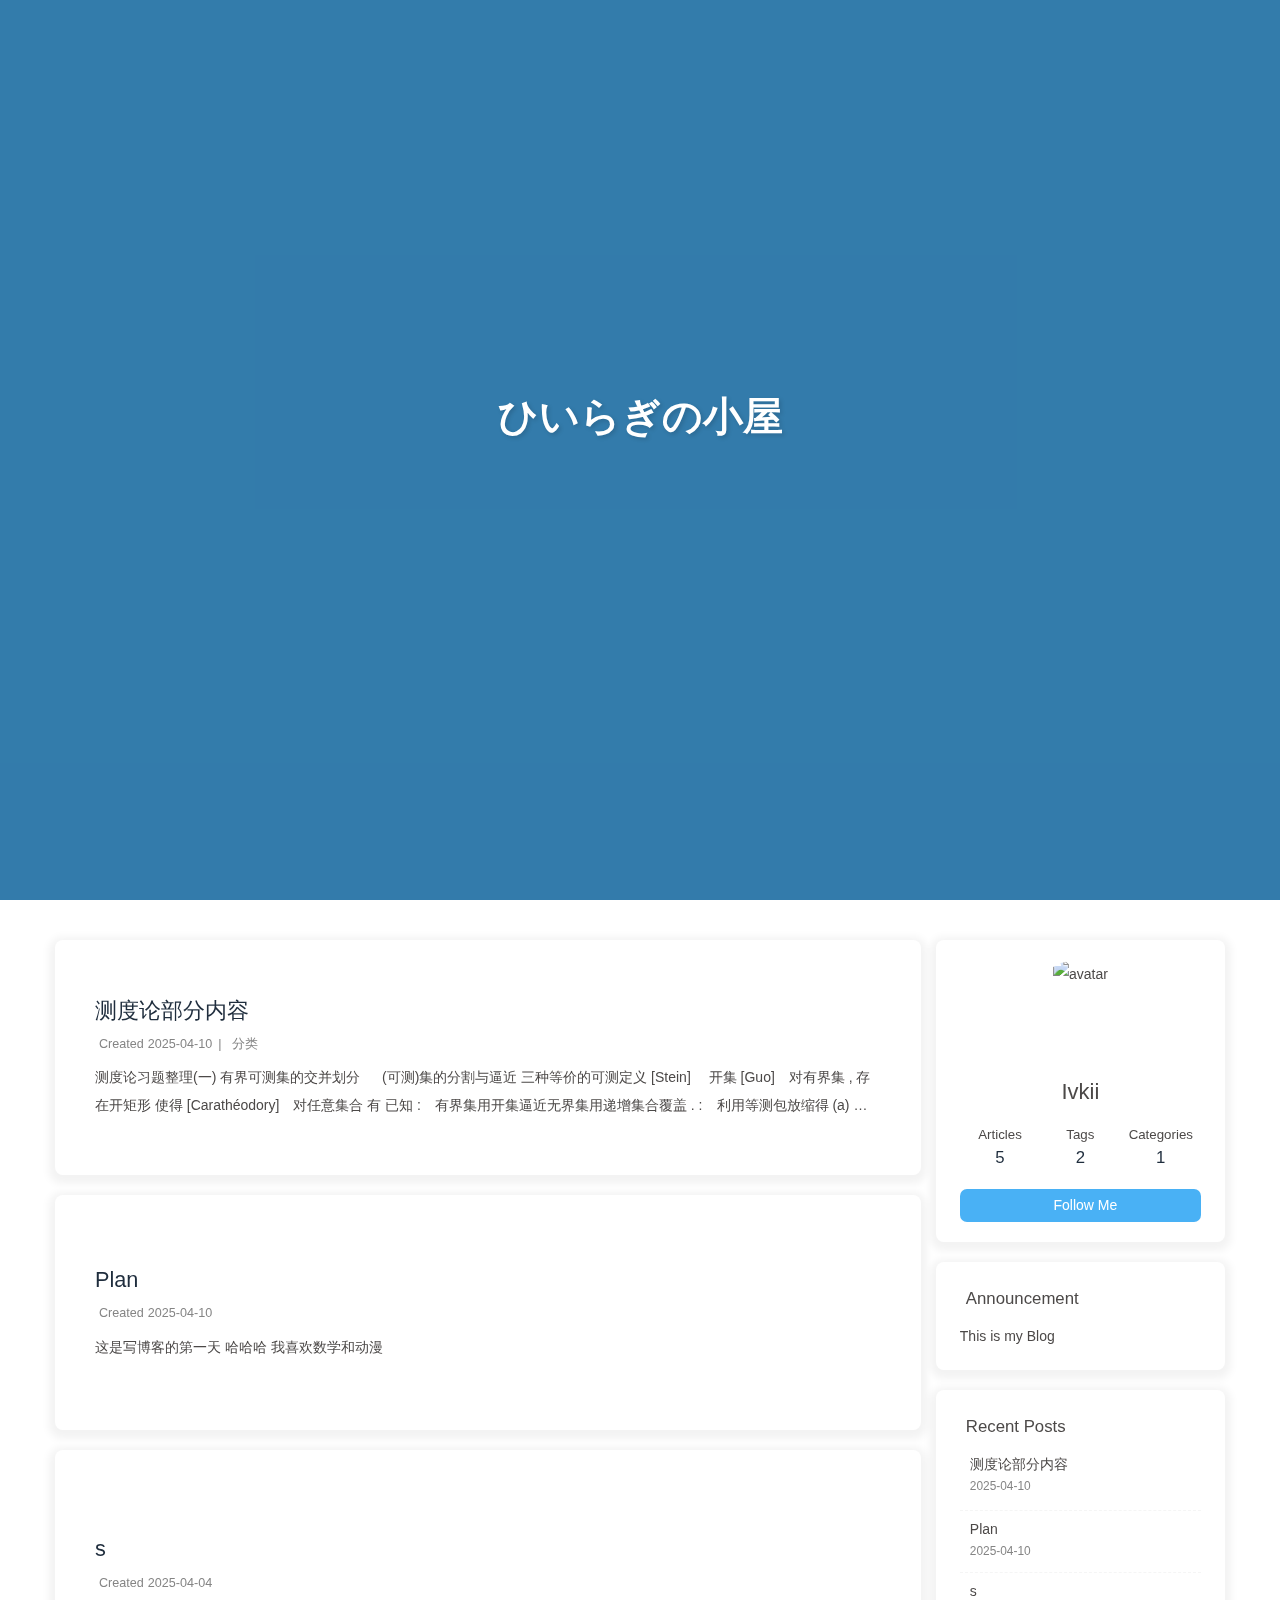
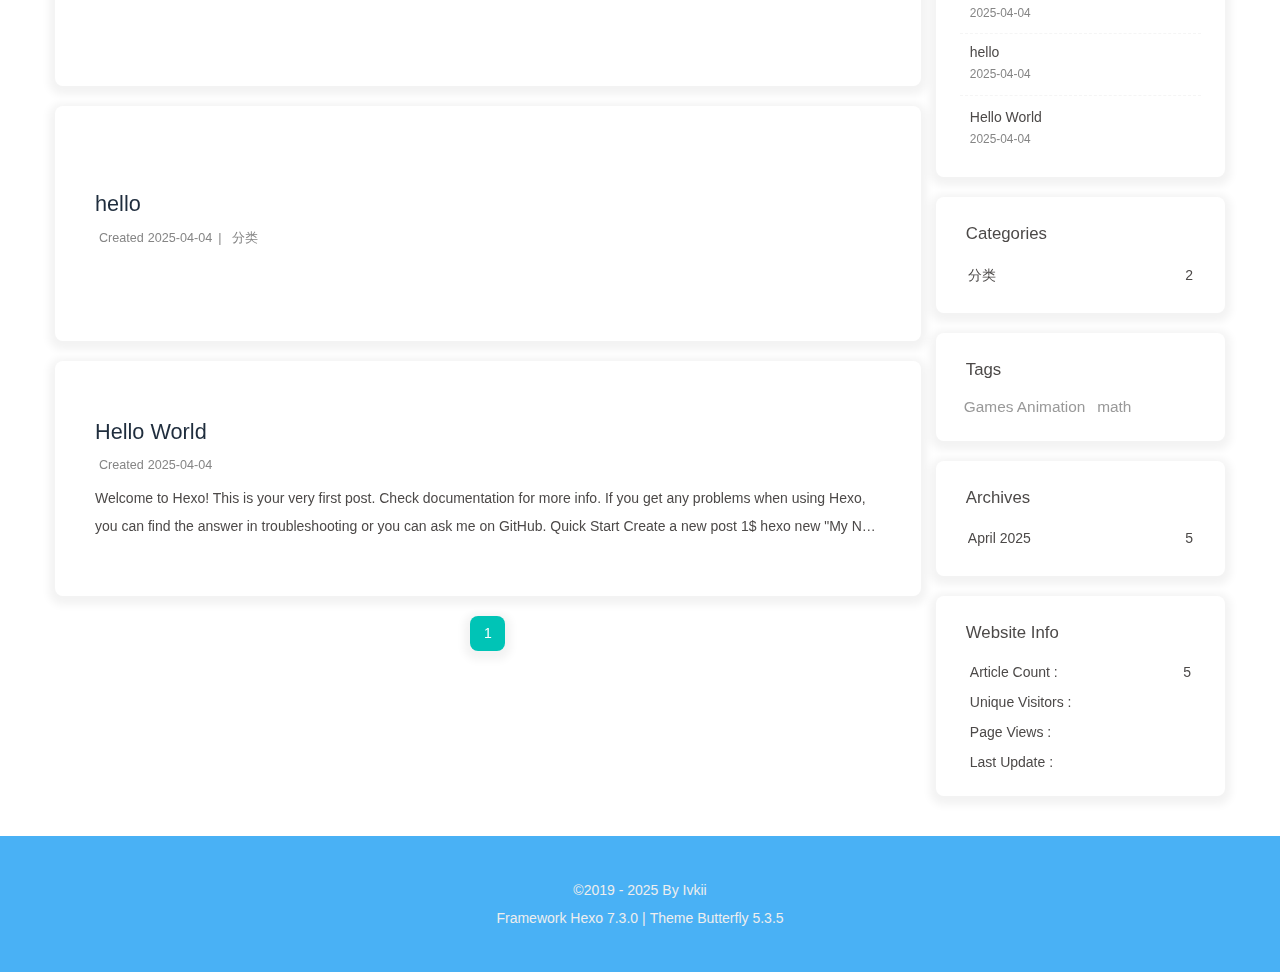
==== commit 0cf578ae: "Site updated: 2025-04-16 23:38:20" ====
--- a/index.html
+++ b/index.html
@@ -139,7 +139,7 @@
   isHighlightShrink: false,
   isToc: false,
   pageType: 'home'
-}</script><link rel="/css/myload.css"><script src="/js/sakura.js"></script><script async src="/js/followEffect.js"></script><meta name="generator" content="Hexo 7.3.0"><style>mjx-container[jax="SVG"] {
+}</script><link rel="/css/style.css?1"><script src="/js/sakura.js"></script><script async src="/js/followEffect.js"></script><meta name="generator" content="Hexo 7.3.0"><style>mjx-container[jax="SVG"] {
   direction: ltr;
 }
 
@@ -361,7 +361,7 @@
           </div>
           <ul class="card-category-list" id="aside-cat-list">
             <li class="card-category-list-item "><a class="card-category-list-link" href="/categories/%E5%88%86%E7%B1%BB/"><span class="card-category-list-name">分类</span><span class="card-category-list-count">2</span></a></li>
-          </ul></div><div class="card-widget card-tags"><div class="item-headline"><i class="fas fa-tags"></i><span>Tags</span></div><div class="card-tag-cloud"><a href="/tags/math/" style="font-size: 1.1em; color: #999">math</a> <a href="/tags/Games-Animation/" style="font-size: 1.1em; color: #999">Games Animation</a></div></div><div class="card-widget card-archives">
+          </ul></div><div class="card-widget card-tags"><div class="item-headline"><i class="fas fa-tags"></i><span>Tags</span></div><div class="card-tag-cloud"><a href="/tags/Games-Animation/" style="font-size: 1.1em; color: #999">Games Animation</a> <a href="/tags/math/" style="font-size: 1.1em; color: #999">math</a></div></div><div class="card-widget card-archives">
     <div class="item-headline">
       <i class="fas fa-archive"></i>
       <span>Archives</span>
@@ -380,7 +380,7 @@
         </li>
       
     </ul>
-  </div><div class="card-widget card-webinfo"><div class="item-headline"><i class="fas fa-chart-line"></i><span>Website Info</span></div><div class="webinfo"><div class="webinfo-item"><div class="item-name">Article Count :</div><div class="item-count">5</div></div><div class="webinfo-item"><div class="item-name">Unique Visitors :</div><div class="item-count" id="busuanzi_value_site_uv"><i class="fa-solid fa-spinner fa-spin"></i></div></div><div class="webinfo-item"><div class="item-name">Page Views :</div><div class="item-count" id="busuanzi_value_site_pv"><i class="fa-solid fa-spinner fa-spin"></i></div></div><div class="webinfo-item"><div class="item-name">Last Update :</div><div class="item-count" id="last-push-date" data-lastPushDate="2025-04-15T15:54:04.591Z"><i class="fa-solid fa-spinner fa-spin"></i></div></div></div></div></div></div></main><footer id="footer"><div id="footer-wrap"><div class="copyright">&copy;2019 - 2025 By Ivkii</div><div class="framework-info"><span>Framework </span><a target="_blank" rel="noopener" href="https://hexo.io">Hexo 7.3.0</a><span class="footer-separator">|</span><span>Theme </span><a target="_blank" rel="noopener" href="https://github.com/jerryc127/hexo-theme-butterfly">Butterfly 5.3.5</a></div></div></footer></div><div id="rightside"><div id="rightside-config-hide"><button id="darkmode" type="button" title="Toggle Between Light and Dark Mode"><i class="fas fa-adjust"></i></button><button id="hide-aside-btn" type="button" title="Toggle Between Single-column and Double-column"><i class="fas fa-arrows-alt-h"></i></button></div><div id="rightside-config-show"><button id="rightside-config" type="button" title="Settings"><i class="fas fa-cog fa-spin"></i></button><button id="go-up" type="button" title="Back to Top"><span class="scroll-percent"></span><i class="fas fa-arrow-up"></i></button></div></div><div><script src="/js/utils.js"></script><script src="/js/main.js"></script><div class="js-pjax"><script>window.typedJSFn = {
+  </div><div class="card-widget card-webinfo"><div class="item-headline"><i class="fas fa-chart-line"></i><span>Website Info</span></div><div class="webinfo"><div class="webinfo-item"><div class="item-name">Article Count :</div><div class="item-count">5</div></div><div class="webinfo-item"><div class="item-name">Unique Visitors :</div><div class="item-count" id="busuanzi_value_site_uv"><i class="fa-solid fa-spinner fa-spin"></i></div></div><div class="webinfo-item"><div class="item-name">Page Views :</div><div class="item-count" id="busuanzi_value_site_pv"><i class="fa-solid fa-spinner fa-spin"></i></div></div><div class="webinfo-item"><div class="item-name">Last Update :</div><div class="item-count" id="last-push-date" data-lastPushDate="2025-04-16T15:38:11.423Z"><i class="fa-solid fa-spinner fa-spin"></i></div></div></div></div></div></div></main><footer id="footer"><div id="footer-wrap"><div class="copyright">&copy;2019 - 2025 By Ivkii</div><div class="framework-info"><span>Framework </span><a target="_blank" rel="noopener" href="https://hexo.io">Hexo 7.3.0</a><span class="footer-separator">|</span><span>Theme </span><a target="_blank" rel="noopener" href="https://github.com/jerryc127/hexo-theme-butterfly">Butterfly 5.3.5</a></div></div></footer></div><div id="rightside"><div id="rightside-config-hide"><button id="darkmode" type="button" title="Toggle Between Light and Dark Mode"><i class="fas fa-adjust"></i></button><button id="hide-aside-btn" type="button" title="Toggle Between Single-column and Double-column"><i class="fas fa-arrows-alt-h"></i></button></div><div id="rightside-config-show"><button id="rightside-config" type="button" title="Settings"><i class="fas fa-cog fa-spin"></i></button><button id="go-up" type="button" title="Back to Top"><span class="scroll-percent"></span><i class="fas fa-arrow-up"></i></button></div></div><div><script src="/js/utils.js"></script><script src="/js/main.js"></script><div class="js-pjax"><script>window.typedJSFn = {
   init: str => {
     window.typed = new Typed('#subtitle', Object.assign({
       strings: str,
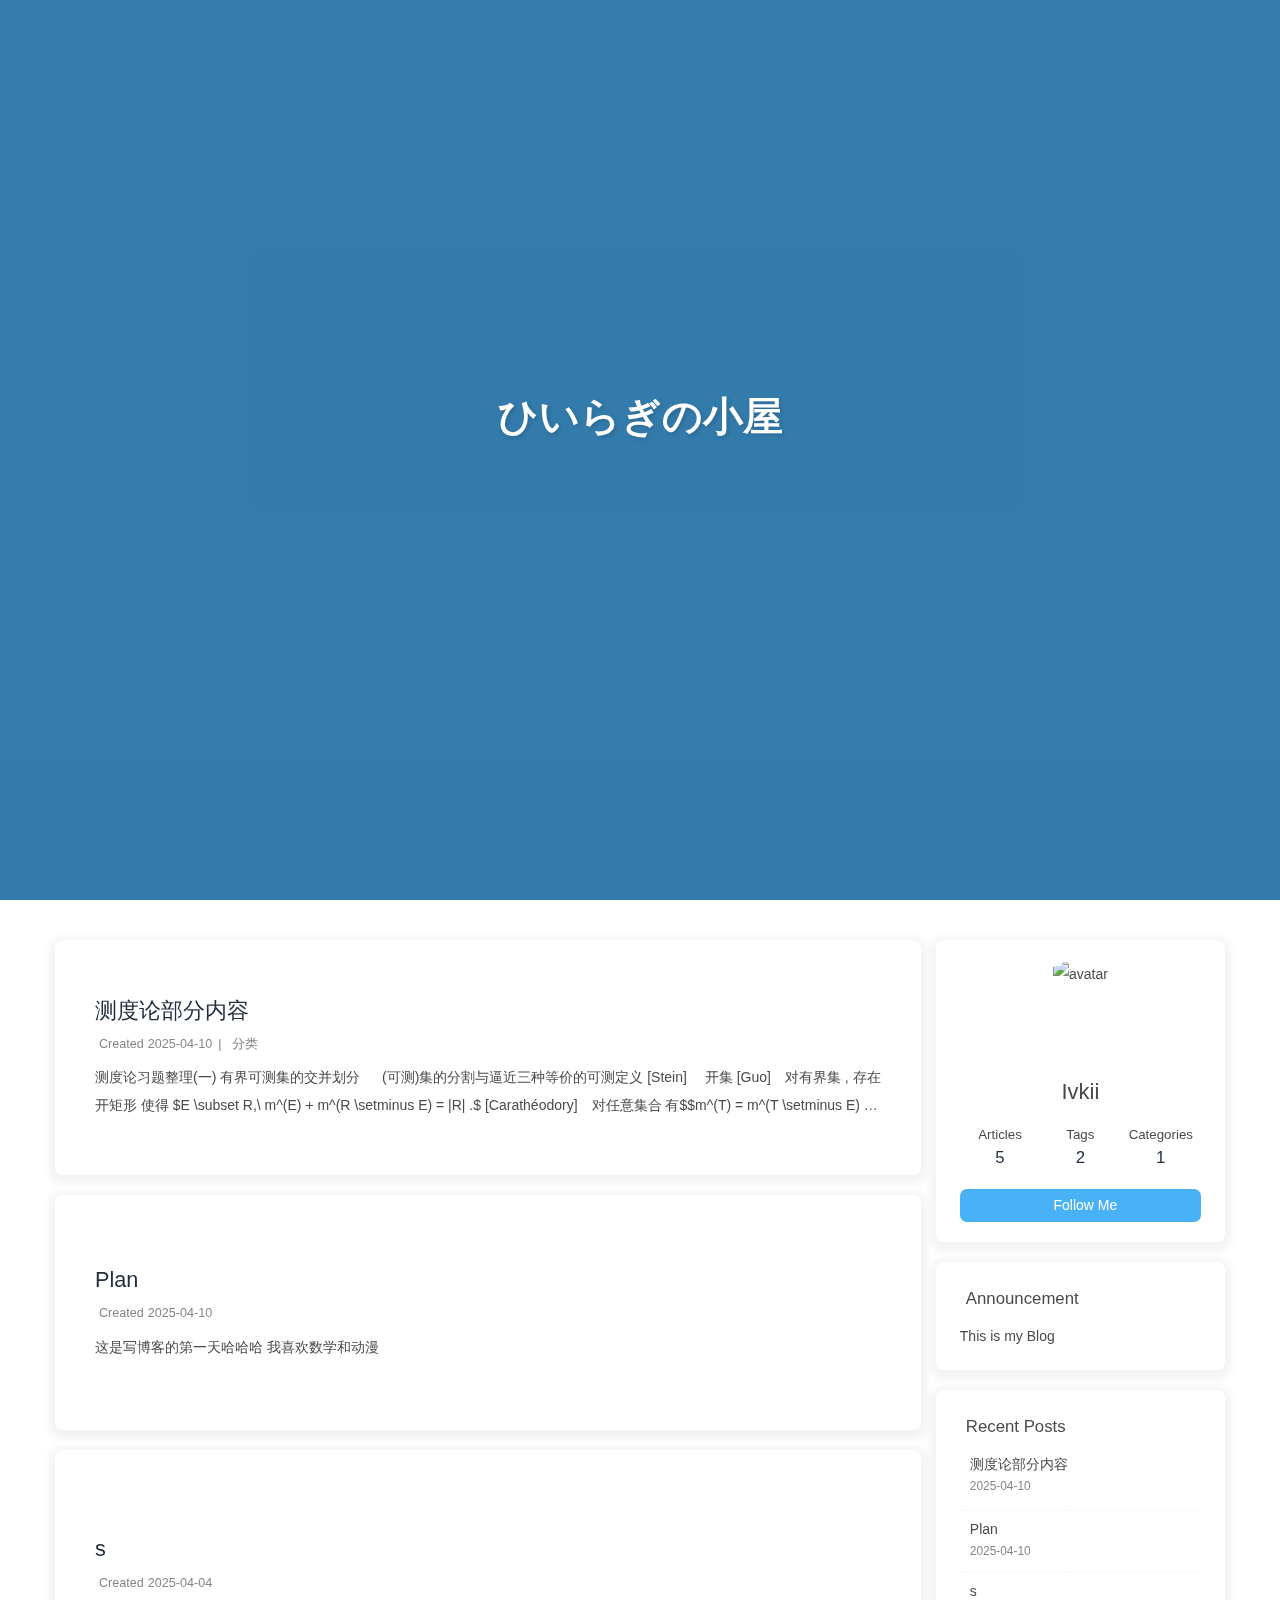
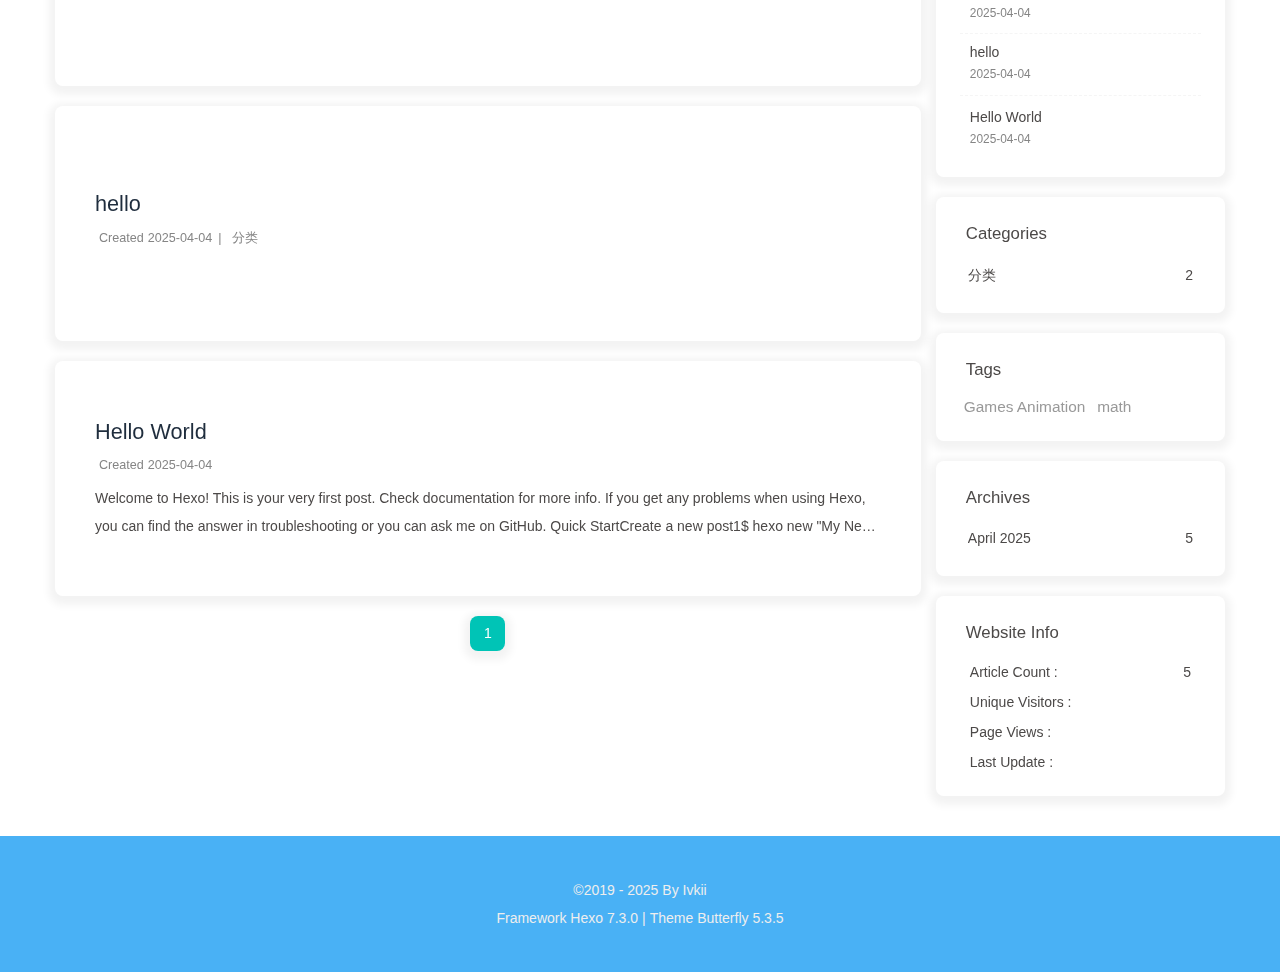
==== commit c6f6c151: "Site updated: 2025-04-17 00:03:30" ====
--- a/index.html
+++ b/index.html
@@ -139,7 +139,7 @@
   isHighlightShrink: false,
   isToc: false,
   pageType: 'home'
-}</script><link rel="/css/style.css?1"><script src="/js/sakura.js"></script><script async src="/js/followEffect.js"></script><meta name="generator" content="Hexo 7.3.0"><style>mjx-container[jax="SVG"] {
+}</script><link rel="stylesheet" href="/css/style.css?1"><script src="/js/sakura.js"></script><script async src="/js/followEffect.js"></script><meta name="generator" content="Hexo 7.3.0"><style>mjx-container[jax="SVG"] {
   direction: ltr;
 }
 
@@ -275,86 +275,7 @@
   Pace.restart()
 }, 'pace_restart')
 
-</script><link rel="stylesheet" href="/css/progress_bar.css"/><script src="https://cdn.jsdelivr.net/npm/pace-js/pace.min.js"></script><div id="sidebar"><div id="menu-mask"></div><div id="sidebar-menus"><div class="avatar-img text-center"><img src="/imgs/eris.png" onerror="this.onerror=null;this.src='/img/friend_404.gif'" alt="avatar"/></div><div class="site-data text-center"><a href="/archives/"><div class="headline">Articles</div><div class="length-num">5</div></a><a href="/tags/"><div class="headline">Tags</div><div class="length-num">2</div></a><a href="/categories/"><div class="headline">Categories</div><div class="length-num">1</div></a></div><div class="menus_items"><div class="menus_item"><a class="site-page" href="/"><i class="fa-fw fas fa-home"></i><span> 首页</span></a></div><div class="menus_item"><span class="site-page group"><i class="fa-fw fas fa-list"></i><span> 目录</span><i class="fas fa-chevron-down"></i></span><ul class="menus_item_child"><li><a class="site-page child" href="/archives/"><i class="fa-fw fas fa-archive"></i><span> 归档</span></a></li><li><a class="site-page child" href="/tags/"><i class="fa-fw fas fa-tags"></i><span> 标签</span></a></li><li><a class="site-page child" href="/categories/"><i class="fa-fw fas fa-folder-open"></i><span> 分类</span></a></li></ul></div><div class="menus_item"><span class="site-page group"><i class="fa-fw fa fa-heartbeat"></i><span> 娱乐</span><i class="fas fa-chevron-down"></i></span><ul class="menus_item_child"><li><a class="site-page child" href="/music/"><i class="fa-fw fas fa-music"></i><span> 音楽</span></a></li><li><a class="site-page child" href="/gallery/"><i class="fa-fw fas fa-images"></i><span> 图库</span></a></li><li><a class="site-page child" href="/movies/"><i class="fa-fw fas fa-video"></i><span> 映画</span></a></li></ul></div><div class="menus_item"><a class="site-page" href="/link/"><i class="fa-fw fas fa-link"></i><span> 友链</span></a></div><div class="menus_item"><a class="site-page" href="/tools/"><i class="fa-fw fas fa-screwdriver-wrench"></i><span> 工具</span></a></div><div class="menus_item"><a class="site-page" href="/about/"><i class="fa-fw fas fa-heart"></i><span> 关于</span></a></div></div></div></div><div class="page" id="body-wrap"><header class="full_page" id="page-header" style="background-image: url(/imgs/lucy.png);"><nav id="nav"><span id="blog-info"><a class="nav-site-title" href="/"><span class="site-name">ひいらぎの小屋</span></a></span><div id="menus"><div class="menus_items"><div class="menus_item"><a class="site-page" href="/"><i class="fa-fw fas fa-home"></i><span> 首页</span></a></div><div class="menus_item"><span class="site-page group"><i class="fa-fw fas fa-list"></i><span> 目录</span><i class="fas fa-chevron-down"></i></span><ul class="menus_item_child"><li><a class="site-page child" href="/archives/"><i class="fa-fw fas fa-archive"></i><span> 归档</span></a></li><li><a class="site-page child" href="/tags/"><i class="fa-fw fas fa-tags"></i><span> 标签</span></a></li><li><a class="site-page child" href="/categories/"><i class="fa-fw fas fa-folder-open"></i><span> 分类</span></a></li></ul></div><div class="menus_item"><span class="site-page group"><i class="fa-fw fa fa-heartbeat"></i><span> 娱乐</span><i class="fas fa-chevron-down"></i></span><ul class="menus_item_child"><li><a class="site-page child" href="/music/"><i class="fa-fw fas fa-music"></i><span> 音楽</span></a></li><li><a class="site-page child" href="/gallery/"><i class="fa-fw fas fa-images"></i><span> 图库</span></a></li><li><a class="site-page child" href="/movies/"><i class="fa-fw fas fa-video"></i><span> 映画</span></a></li></ul></div><div class="menus_item"><a class="site-page" href="/link/"><i class="fa-fw fas fa-link"></i><span> 友链</span></a></div><div class="menus_item"><a class="site-page" href="/tools/"><i class="fa-fw fas fa-screwdriver-wrench"></i><span> 工具</span></a></div><div class="menus_item"><a class="site-page" href="/about/"><i class="fa-fw fas fa-heart"></i><span> 关于</span></a></div></div><div id="toggle-menu"><span class="site-page"><i class="fas fa-bars fa-fw"></i></span></div></div></nav><div id="site-info"><h1 id="site-title">ひいらぎの小屋</h1><div id="site-subtitle"><span id="subtitle"></span></div></div><div id="scroll-down"><i class="fas fa-angle-down scroll-down-effects"></i></div></header><main class="layout" id="content-inner"><div class="recent-posts nc" id="recent-posts"><div class="recent-post-items"><div class="recent-post-item"><div class="recent-post-info no-cover"><a class="article-title" href="/2025/04/10/%E5%AE%9E%E5%88%86%E6%9E%90%E4%BD%9C%E4%B8%9A%E6%80%BB%E7%BB%93(%E6%B5%8B%E5%BA%A6%E8%AE%BA)/" title="测度论部分内容">测度论部分内容</a><div class="article-meta-wrap"><span class="post-meta-date"><i class="far fa-calendar-alt"></i><span class="article-meta-label">Created</span><time datetime="2025-04-10T11:07:44.000Z" title="Created 2025-04-10 19:07:44">2025-04-10</time></span><span class="article-meta"><span class="article-meta-separator">|</span><i class="fas fa-inbox"></i><a class="article-meta__categories" href="/categories/%E5%88%86%E7%B1%BB/">分类</a></span></div><div class="content">测度论习题整理(一)- - 有界可测集的交并划分- -  - - - (可测)集的分割与逼近- 三种等价的可测定义- - [Stein]  开集 - [Guo] 对有界集 , 存在开矩形  使得 - [Carathéodory] 对任意集合  有- - - - - 已知 - : 有界集用开集逼近无界集用递增集合覆盖 .- : 利用等测包放缩得 - - - - (a) 外测度逼近方式- - (i) 用开集逼近外测度.- (ii) 用 - 集构造等测包实现逼近与可测集性质结合使用.- - - (b) 可测集的逼近与构造- - (i) 任意可测集可被一个 Borel 集与零测集之并逼近.- [Stein] 给出以下等价逼近条件：- - (ii) 存在闭集  使得- .- (iii) 测度有限的  存在紧集-  使得 .- (iv) 测度有限的 - 存在有限个闭长方体之并  满足- .- - [Guo] 中的进一步结论：- - (v) 有限正测度的 - 可分割成若干个测度小于 - 的无交子集.- (vi) 任意可测集都可表示为可列个两两无交的有限可测集之并.- - - - 证明...</div></div></div><div class="recent-post-item"><div class="recent-post-info no-cover"><a class="article-title" href="/2025/04/10/Plan/" title="Plan">Plan</a><div class="article-meta-wrap"><span class="post-meta-date"><i class="far fa-calendar-alt"></i><span class="article-meta-label">Created</span><time datetime="2025-04-10T10:43:08.000Z" title="Created 2025-04-10 18:43:08">2025-04-10</time></span></div><div class="content">这是写博客的第一天- 哈哈哈- 我喜欢数学和动漫- </div></div></div><div class="recent-post-item"><div class="recent-post-info no-cover"><a class="article-title" href="/2025/04/04/s/" title="s">s</a><div class="article-meta-wrap"><span class="post-meta-date"><i class="far fa-calendar-alt"></i><span class="article-meta-label">Created</span><time datetime="2025-04-04T07:09:22.000Z" title="Created 2025-04-04 15:09:22">2025-04-04</time></span></div><div class="content">- </div></div></div><div class="recent-post-item"><div class="recent-post-info no-cover"><a class="article-title" href="/2025/04/04/%E6%B5%8B%E8%AF%95/" title="hello">hello</a><div class="article-meta-wrap"><span class="post-meta-date"><i class="far fa-calendar-alt"></i><span class="article-meta-label">Created</span><time datetime="2025-04-04T07:07:44.000Z" title="Created 2025-04-04 15:07:44">2025-04-04</time></span><span class="article-meta"><span class="article-meta-separator">|</span><i class="fas fa-inbox"></i><a class="article-meta__categories" href="/categories/%E5%88%86%E7%B1%BB/">分类</a></span></div><div class="content">- </div></div></div><div class="recent-post-item"><div class="recent-post-info no-cover"><a class="article-title" href="/2025/04/04/hello-world/" title="Hello World">Hello World</a><div class="article-meta-wrap"><span class="post-meta-date"><i class="far fa-calendar-alt"></i><span class="article-meta-label">Created</span><time datetime="2025-04-04T06:49:43.486Z" title="Created 2025-04-04 14:49:43">2025-04-04</time></span></div><div class="content">Welcome to Hexo! This is your very- first post. Check documentation for- more info. If you get any problems when using Hexo, you can find the- answer in troubleshooting or- you can ask me on GitHub.- Quick Start- Create a new post- 1$ hexo new "My New Post"- - More info: Writing- Run server- 1$ hexo server- - More info: Server- Generate static files- 1$ hexo generate- - More info: Generating- Deploy to remote sites- 1$ hexo deploy- - More info: Deployment- </div></div></div></div><nav id="pagination"><div class="pagination"><span class="page-number current">1</span></div></nav></div><div class="aside-content" id="aside-content"><div class="card-widget card-info text-center"><div class="avatar-img"><img src="/imgs/eris.png" onerror="this.onerror=null;this.src='/img/friend_404.gif'" alt="avatar"/></div><div class="author-info-name">Ivkii</div><div class="author-info-description"></div><div class="site-data"><a href="/archives/"><div class="headline">Articles</div><div class="length-num">5</div></a><a href="/tags/"><div class="headline">Tags</div><div class="length-num">2</div></a><a href="/categories/"><div class="headline">Categories</div><div class="length-num">1</div></a></div><a id="card-info-btn" target="_blank" rel="noopener" href="https://github.com/xxxxxx"><i class="fab fa-github"></i><span>Follow Me</span></a></div><div class="card-widget card-announcement"><div class="item-headline"><i class="fas fa-bullhorn fa-shake"></i><span>Announcement</span></div><div class="announcement_content">This is my Blog</div></div><div class="sticky_layout"><div class="card-widget card-recent-post"><div class="item-headline"><i class="fas fa-history"></i><span>Recent Posts</span></div><div class="aside-list"><div class="aside-list-item no-cover"><div class="content"><a class="title" href="/2025/04/10/%E5%AE%9E%E5%88%86%E6%9E%90%E4%BD%9C%E4%B8%9A%E6%80%BB%E7%BB%93(%E6%B5%8B%E5%BA%A6%E8%AE%BA)/" title="测度论部分内容">测度论部分内容</a><time datetime="2025-04-10T11:07:44.000Z" title="Created 2025-04-10 19:07:44">2025-04-10</time></div></div><div class="aside-list-item no-cover"><div class="content"><a class="title" href="/2025/04/10/Plan/" title="Plan">Plan</a><time datetime="2025-04-10T10:43:08.000Z" title="Created 2025-04-10 18:43:08">2025-04-10</time></div></div><div class="aside-list-item no-cover"><div class="content"><a class="title" href="/2025/04/04/s/" title="s">s</a><time datetime="2025-04-04T07:09:22.000Z" title="Created 2025-04-04 15:09:22">2025-04-04</time></div></div><div class="aside-list-item no-cover"><div class="content"><a class="title" href="/2025/04/04/%E6%B5%8B%E8%AF%95/" title="hello">hello</a><time datetime="2025-04-04T07:07:44.000Z" title="Created 2025-04-04 15:07:44">2025-04-04</time></div></div><div class="aside-list-item no-cover"><div class="content"><a class="title" href="/2025/04/04/hello-world/" title="Hello World">Hello World</a><time datetime="2025-04-04T06:49:43.486Z" title="Created 2025-04-04 14:49:43">2025-04-04</time></div></div></div></div><div class="card-widget card-categories"><div class="item-headline">
+</script><link rel="stylesheet" href="/css/progress_bar.css"/><script src="https://cdn.jsdelivr.net/npm/pace-js/pace.min.js"></script><div id="sidebar"><div id="menu-mask"></div><div id="sidebar-menus"><div class="avatar-img text-center"><img src="/imgs/eris.png" onerror="this.onerror=null;this.src='/img/friend_404.gif'" alt="avatar"/></div><div class="site-data text-center"><a href="/archives/"><div class="headline">Articles</div><div class="length-num">5</div></a><a href="/tags/"><div class="headline">Tags</div><div class="length-num">2</div></a><a href="/categories/"><div class="headline">Categories</div><div class="length-num">1</div></a></div><div class="menus_items"><div class="menus_item"><a class="site-page" href="/"><i class="fa-fw fas fa-home"></i><span> 首页</span></a></div><div class="menus_item"><span class="site-page group"><i class="fa-fw fas fa-list"></i><span> 目录</span><i class="fas fa-chevron-down"></i></span><ul class="menus_item_child"><li><a class="site-page child" href="/archives/"><i class="fa-fw fas fa-archive"></i><span> 归档</span></a></li><li><a class="site-page child" href="/tags/"><i class="fa-fw fas fa-tags"></i><span> 标签</span></a></li><li><a class="site-page child" href="/categories/"><i class="fa-fw fas fa-folder-open"></i><span> 分类</span></a></li></ul></div><div class="menus_item"><span class="site-page group"><i class="fa-fw fa fa-heartbeat"></i><span> 娱乐</span><i class="fas fa-chevron-down"></i></span><ul class="menus_item_child"><li><a class="site-page child" href="/music/"><i class="fa-fw fas fa-music"></i><span> 音楽</span></a></li><li><a class="site-page child" href="/gallery/"><i class="fa-fw fas fa-images"></i><span> 图库</span></a></li><li><a class="site-page child" href="/movies/"><i class="fa-fw fas fa-video"></i><span> 映画</span></a></li></ul></div><div class="menus_item"><a class="site-page" href="/link/"><i class="fa-fw fas fa-link"></i><span> 友链</span></a></div><div class="menus_item"><a class="site-page" href="/tools/"><i class="fa-fw fas fa-screwdriver-wrench"></i><span> 工具</span></a></div><div class="menus_item"><a class="site-page" href="/about/"><i class="fa-fw fas fa-heart"></i><span> 关于</span></a></div></div></div></div><div class="page" id="body-wrap"><header class="full_page" id="page-header" style="background-image: url(/imgs/lucy.png);"><nav id="nav"><span id="blog-info"><a class="nav-site-title" href="/"><span class="site-name">ひいらぎの小屋</span></a></span><div id="menus"><div class="menus_items"><div class="menus_item"><a class="site-page" href="/"><i class="fa-fw fas fa-home"></i><span> 首页</span></a></div><div class="menus_item"><span class="site-page group"><i class="fa-fw fas fa-list"></i><span> 目录</span><i class="fas fa-chevron-down"></i></span><ul class="menus_item_child"><li><a class="site-page child" href="/archives/"><i class="fa-fw fas fa-archive"></i><span> 归档</span></a></li><li><a class="site-page child" href="/tags/"><i class="fa-fw fas fa-tags"></i><span> 标签</span></a></li><li><a class="site-page child" href="/categories/"><i class="fa-fw fas fa-folder-open"></i><span> 分类</span></a></li></ul></div><div class="menus_item"><span class="site-page group"><i class="fa-fw fa fa-heartbeat"></i><span> 娱乐</span><i class="fas fa-chevron-down"></i></span><ul class="menus_item_child"><li><a class="site-page child" href="/music/"><i class="fa-fw fas fa-music"></i><span> 音楽</span></a></li><li><a class="site-page child" href="/gallery/"><i class="fa-fw fas fa-images"></i><span> 图库</span></a></li><li><a class="site-page child" href="/movies/"><i class="fa-fw fas fa-video"></i><span> 映画</span></a></li></ul></div><div class="menus_item"><a class="site-page" href="/link/"><i class="fa-fw fas fa-link"></i><span> 友链</span></a></div><div class="menus_item"><a class="site-page" href="/tools/"><i class="fa-fw fas fa-screwdriver-wrench"></i><span> 工具</span></a></div><div class="menus_item"><a class="site-page" href="/about/"><i class="fa-fw fas fa-heart"></i><span> 关于</span></a></div></div><div id="toggle-menu"><span class="site-page"><i class="fas fa-bars fa-fw"></i></span></div></div></nav><div id="site-info"><h1 id="site-title">ひいらぎの小屋</h1><div id="site-subtitle"><span id="subtitle"></span></div></div><div id="scroll-down"><i class="fas fa-angle-down scroll-down-effects"></i></div></header><main class="layout" id="content-inner"><div class="recent-posts nc" id="recent-posts"><div class="recent-post-items"><div class="recent-post-item"><div class="recent-post-info no-cover"><a class="article-title" href="/2025/04/10/%E5%AE%9E%E5%88%86%E6%9E%90%E4%BD%9C%E4%B8%9A%E6%80%BB%E7%BB%93(%E6%B5%8B%E5%BA%A6%E8%AE%BA)/" title="测度论部分内容">测度论部分内容</a><div class="article-meta-wrap"><span class="post-meta-date"><i class="far fa-calendar-alt"></i><span class="article-meta-label">Created</span><time datetime="2025-04-10T11:07:44.000Z" title="Created 2025-04-10 19:07:44">2025-04-10</time></span><span class="article-meta"><span class="article-meta-separator">|</span><i class="fas fa-inbox"></i><a class="article-meta__categories" href="/categories/%E5%88%86%E7%B1%BB/">分类</a></span></div><div class="content">测度论习题整理(一) 有界可测集的交并划分     (可测)集的分割与逼近三种等价的可测定义 [Stein]  开集  [Guo] 对有界集 , 存在开矩形  使得 $E \subset R,\ m^(E) + m^(R \setminus E) = |R| .$ [Carathéodory] 对任意集合  有$$m^(T) = m^(T \setminus E) + m^*(T \cap E). $$    已知  : 有界集用开集逼近无界集用递增集合覆盖 . : 利用等测包放缩得     (a) 外测度逼近方式 (i) 用开集逼近外测度. (ii) 用  集构造等测包实现逼近与可测集性质结合使用.   (b) 可测集的逼近与构造 (i) 任意可测集可被一个 Borel 集与零测集之并逼近.    [Stein] 给出以下等价逼近条件：  (ii) 存在闭集  使得 . (iii) 测度有限的  存在紧集  使得 . (iv) 测度有限的  存在有限个闭长方体之并  满足 .   [Guo] 中的进一步结论：  (v) 有限正测度的  可分割成若干个测度小于 ...</div></div></div><div class="recent-post-item"><div class="recent-post-info no-cover"><a class="article-title" href="/2025/04/10/Plan/" title="Plan">Plan</a><div class="article-meta-wrap"><span class="post-meta-date"><i class="far fa-calendar-alt"></i><span class="article-meta-label">Created</span><time datetime="2025-04-10T10:43:08.000Z" title="Created 2025-04-10 18:43:08">2025-04-10</time></span></div><div class="content">这是写博客的第一天哈哈哈 我喜欢数学和动漫</div></div></div><div class="recent-post-item"><div class="recent-post-info no-cover"><a class="article-title" href="/2025/04/04/s/" title="s">s</a><div class="article-meta-wrap"><span class="post-meta-date"><i class="far fa-calendar-alt"></i><span class="article-meta-label">Created</span><time datetime="2025-04-04T07:09:22.000Z" title="Created 2025-04-04 15:09:22">2025-04-04</time></span></div></div></div><div class="recent-post-item"><div class="recent-post-info no-cover"><a class="article-title" href="/2025/04/04/%E6%B5%8B%E8%AF%95/" title="hello">hello</a><div class="article-meta-wrap"><span class="post-meta-date"><i class="far fa-calendar-alt"></i><span class="article-meta-label">Created</span><time datetime="2025-04-04T07:07:44.000Z" title="Created 2025-04-04 15:07:44">2025-04-04</time></span><span class="article-meta"><span class="article-meta-separator">|</span><i class="fas fa-inbox"></i><a class="article-meta__categories" href="/categories/%E5%88%86%E7%B1%BB/">分类</a></span></div></div></div><div class="recent-post-item"><div class="recent-post-info no-cover"><a class="article-title" href="/2025/04/04/hello-world/" title="Hello World">Hello World</a><div class="article-meta-wrap"><span class="post-meta-date"><i class="far fa-calendar-alt"></i><span class="article-meta-label">Created</span><time datetime="2025-04-04T06:49:43.486Z" title="Created 2025-04-04 14:49:43">2025-04-04</time></span></div><div class="content">Welcome to Hexo! This is your very first post. Check documentation for more info. If you get any problems when using Hexo, you can find the answer in troubleshooting or you can ask me on GitHub. Quick StartCreate a new post1$ hexo new "My New Post"  More info: Writing Run server1$ hexo server  More info: Server Generate static files1$ hexo generate  More info: Generating Deploy to remote sites1$ hexo deploy  More info: Deployment </div></div></div></div><nav id="pagination"><div class="pagination"><span class="page-number current">1</span></div></nav></div><div class="aside-content" id="aside-content"><div class="card-widget card-info text-center"><div class="avatar-img"><img src="/imgs/eris.png" onerror="this.onerror=null;this.src='/img/friend_404.gif'" alt="avatar"/></div><div class="author-info-name">Ivkii</div><div class="author-info-description"></div><div class="site-data"><a href="/archives/"><div class="headline">Articles</div><div class="length-num">5</div></a><a href="/tags/"><div class="headline">Tags</div><div class="length-num">2</div></a><a href="/categories/"><div class="headline">Categories</div><div class="length-num">1</div></a></div><a id="card-info-btn" target="_blank" rel="noopener" href="https://github.com/xxxxxx"><i class="fab fa-github"></i><span>Follow Me</span></a></div><div class="card-widget card-announcement"><div class="item-headline"><i class="fas fa-bullhorn fa-shake"></i><span>Announcement</span></div><div class="announcement_content">This is my Blog</div></div><div class="sticky_layout"><div class="card-widget card-recent-post"><div class="item-headline"><i class="fas fa-history"></i><span>Recent Posts</span></div><div class="aside-list"><div class="aside-list-item no-cover"><div class="content"><a class="title" href="/2025/04/10/%E5%AE%9E%E5%88%86%E6%9E%90%E4%BD%9C%E4%B8%9A%E6%80%BB%E7%BB%93(%E6%B5%8B%E5%BA%A6%E8%AE%BA)/" title="测度论部分内容">测度论部分内容</a><time datetime="2025-04-10T11:07:44.000Z" title="Created 2025-04-10 19:07:44">2025-04-10</time></div></div><div class="aside-list-item no-cover"><div class="content"><a class="title" href="/2025/04/10/Plan/" title="Plan">Plan</a><time datetime="2025-04-10T10:43:08.000Z" title="Created 2025-04-10 18:43:08">2025-04-10</time></div></div><div class="aside-list-item no-cover"><div class="content"><a class="title" href="/2025/04/04/s/" title="s">s</a><time datetime="2025-04-04T07:09:22.000Z" title="Created 2025-04-04 15:09:22">2025-04-04</time></div></div><div class="aside-list-item no-cover"><div class="content"><a class="title" href="/2025/04/04/%E6%B5%8B%E8%AF%95/" title="hello">hello</a><time datetime="2025-04-04T07:07:44.000Z" title="Created 2025-04-04 15:07:44">2025-04-04</time></div></div><div class="aside-list-item no-cover"><div class="content"><a class="title" href="/2025/04/04/hello-world/" title="Hello World">Hello World</a><time datetime="2025-04-04T06:49:43.486Z" title="Created 2025-04-04 14:49:43">2025-04-04</time></div></div></div></div><div class="card-widget card-categories"><div class="item-headline">
             <i class="fas fa-folder-open"></i>
             <span>Categories</span>
             
@@ -380,7 +301,7 @@
         </li>
       
     </ul>
-  </div><div class="card-widget card-webinfo"><div class="item-headline"><i class="fas fa-chart-line"></i><span>Website Info</span></div><div class="webinfo"><div class="webinfo-item"><div class="item-name">Article Count :</div><div class="item-count">5</div></div><div class="webinfo-item"><div class="item-name">Unique Visitors :</div><div class="item-count" id="busuanzi_value_site_uv"><i class="fa-solid fa-spinner fa-spin"></i></div></div><div class="webinfo-item"><div class="item-name">Page Views :</div><div class="item-count" id="busuanzi_value_site_pv"><i class="fa-solid fa-spinner fa-spin"></i></div></div><div class="webinfo-item"><div class="item-name">Last Update :</div><div class="item-count" id="last-push-date" data-lastPushDate="2025-04-16T15:38:11.423Z"><i class="fa-solid fa-spinner fa-spin"></i></div></div></div></div></div></div></main><footer id="footer"><div id="footer-wrap"><div class="copyright">&copy;2019 - 2025 By Ivkii</div><div class="framework-info"><span>Framework </span><a target="_blank" rel="noopener" href="https://hexo.io">Hexo 7.3.0</a><span class="footer-separator">|</span><span>Theme </span><a target="_blank" rel="noopener" href="https://github.com/jerryc127/hexo-theme-butterfly">Butterfly 5.3.5</a></div></div></footer></div><div id="rightside"><div id="rightside-config-hide"><button id="darkmode" type="button" title="Toggle Between Light and Dark Mode"><i class="fas fa-adjust"></i></button><button id="hide-aside-btn" type="button" title="Toggle Between Single-column and Double-column"><i class="fas fa-arrows-alt-h"></i></button></div><div id="rightside-config-show"><button id="rightside-config" type="button" title="Settings"><i class="fas fa-cog fa-spin"></i></button><button id="go-up" type="button" title="Back to Top"><span class="scroll-percent"></span><i class="fas fa-arrow-up"></i></button></div></div><div><script src="/js/utils.js"></script><script src="/js/main.js"></script><div class="js-pjax"><script>window.typedJSFn = {
+  </div><div class="card-widget card-webinfo"><div class="item-headline"><i class="fas fa-chart-line"></i><span>Website Info</span></div><div class="webinfo"><div class="webinfo-item"><div class="item-name">Article Count :</div><div class="item-count">5</div></div><div class="webinfo-item"><div class="item-name">Unique Visitors :</div><div class="item-count" id="busuanzi_value_site_uv"><i class="fa-solid fa-spinner fa-spin"></i></div></div><div class="webinfo-item"><div class="item-name">Page Views :</div><div class="item-count" id="busuanzi_value_site_pv"><i class="fa-solid fa-spinner fa-spin"></i></div></div><div class="webinfo-item"><div class="item-name">Last Update :</div><div class="item-count" id="last-push-date" data-lastPushDate="2025-04-16T16:03:23.538Z"><i class="fa-solid fa-spinner fa-spin"></i></div></div></div></div></div></div></main><footer id="footer"><div id="footer-wrap"><div class="copyright">&copy;2019 - 2025 By Ivkii</div><div class="framework-info"><span>Framework </span><a target="_blank" rel="noopener" href="https://hexo.io">Hexo 7.3.0</a><span class="footer-separator">|</span><span>Theme </span><a target="_blank" rel="noopener" href="https://github.com/jerryc127/hexo-theme-butterfly">Butterfly 5.3.5</a></div></div></footer></div><div id="rightside"><div id="rightside-config-hide"><button id="darkmode" type="button" title="Toggle Between Light and Dark Mode"><i class="fas fa-adjust"></i></button><button id="hide-aside-btn" type="button" title="Toggle Between Single-column and Double-column"><i class="fas fa-arrows-alt-h"></i></button></div><div id="rightside-config-show"><button id="rightside-config" type="button" title="Settings"><i class="fas fa-cog fa-spin"></i></button><button id="go-up" type="button" title="Back to Top"><span class="scroll-percent"></span><i class="fas fa-arrow-up"></i></button></div></div><div><script src="/js/utils.js"></script><script src="/js/main.js"></script><div class="js-pjax"><script>window.typedJSFn = {
   init: str => {
     window.typed = new Typed('#subtitle', Object.assign({
       strings: str,
@@ -441,4 +362,4 @@
     })
 }
 typedJSFn.run(subtitleType)
-</script></div><script async data-pjax src="//busuanzi.ibruce.info/busuanzi/2.3/busuanzi.pure.mini.js"></script></div></body></html>+</script></div><link rel="stylesheet" href="https://cdn.jsdelivr.net/npm/aplayer/dist/APlayer.min.css" media="print" onload="this.media='all'"><script src="https://cdn.jsdelivr.net/npm/aplayer/dist/APlayer.min.js"></script><script src="https://cdn.jsdelivr.net/npm/butterfly-extsrc/metingjs/dist/Meting.min.js"></script><script async data-pjax src="//busuanzi.ibruce.info/busuanzi/2.3/busuanzi.pure.mini.js"></script></div></body></html>--- a/css/style.css
+++ b/css/style.css
@@ -0,0 +1,4 @@
+.loading-img {
+  background: url(../imgs/ludy.jpg) no-repeat center center;
+  background-size: cover;
+}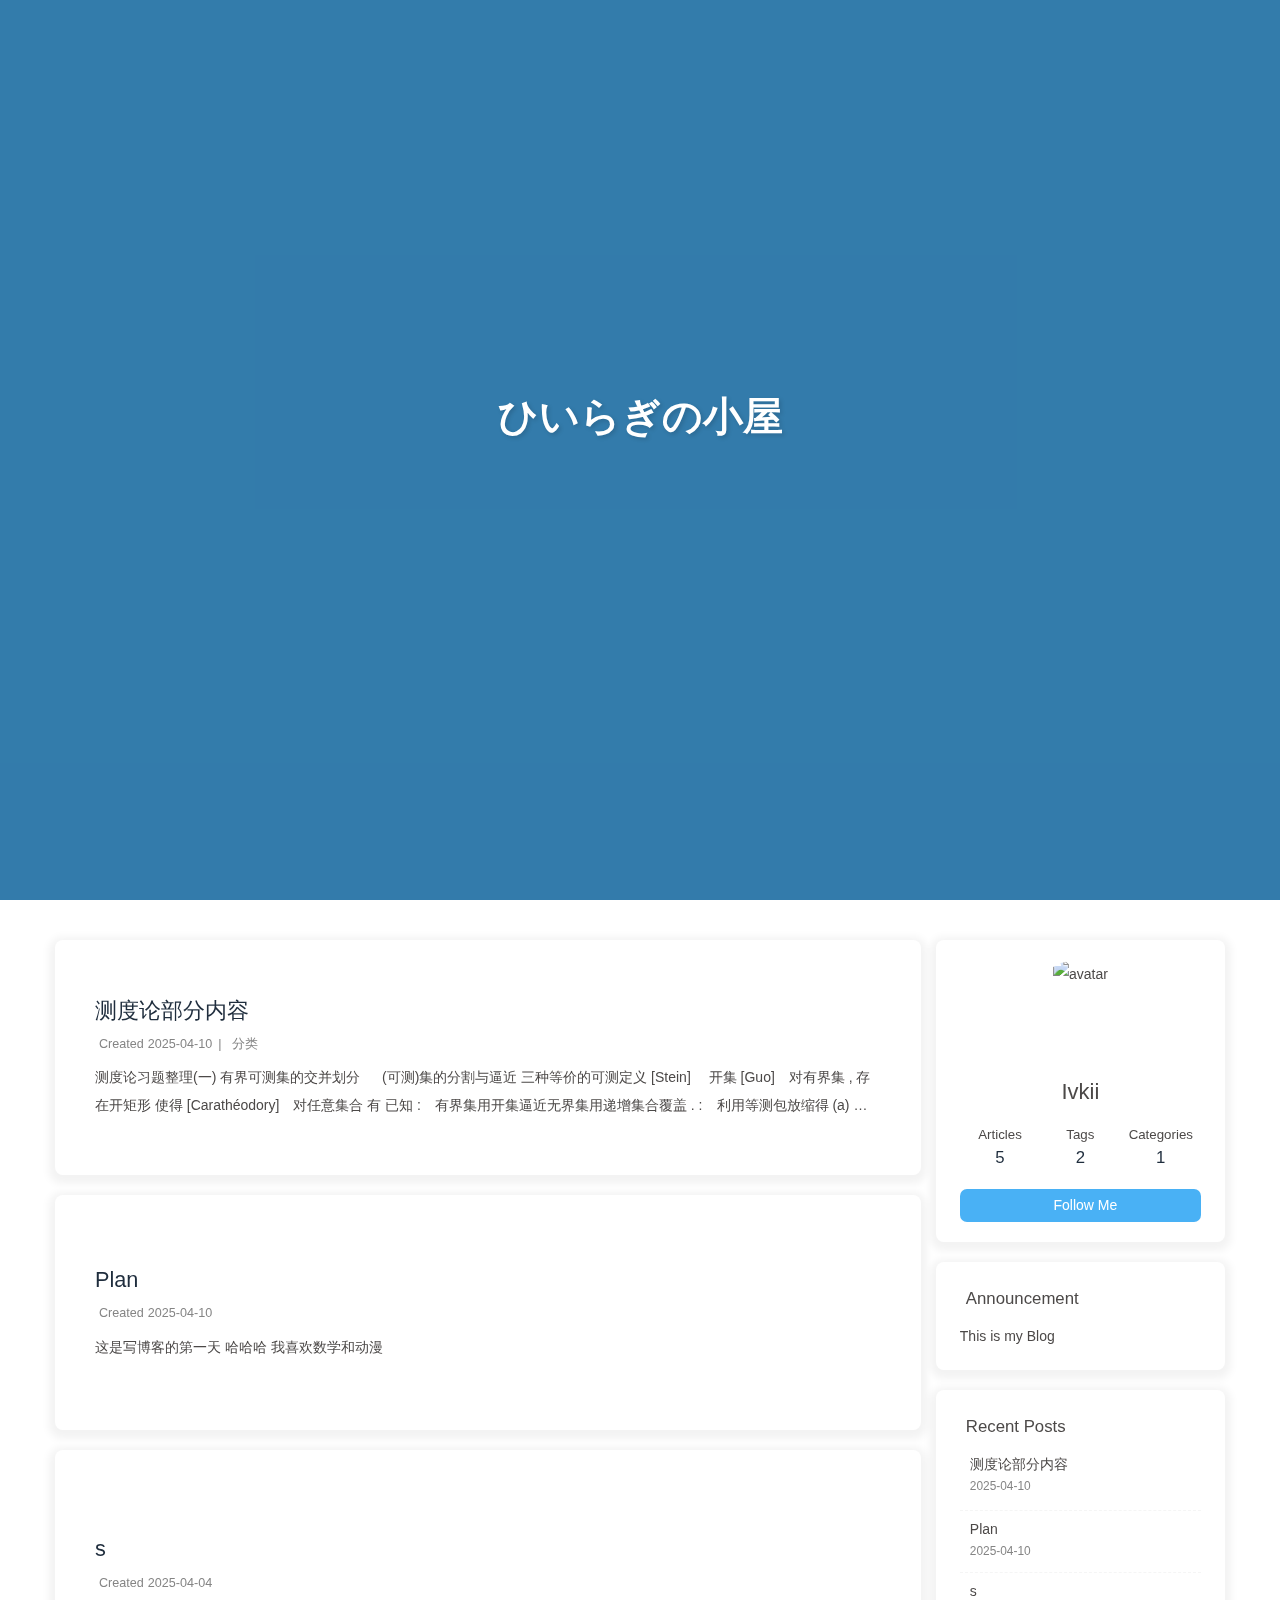
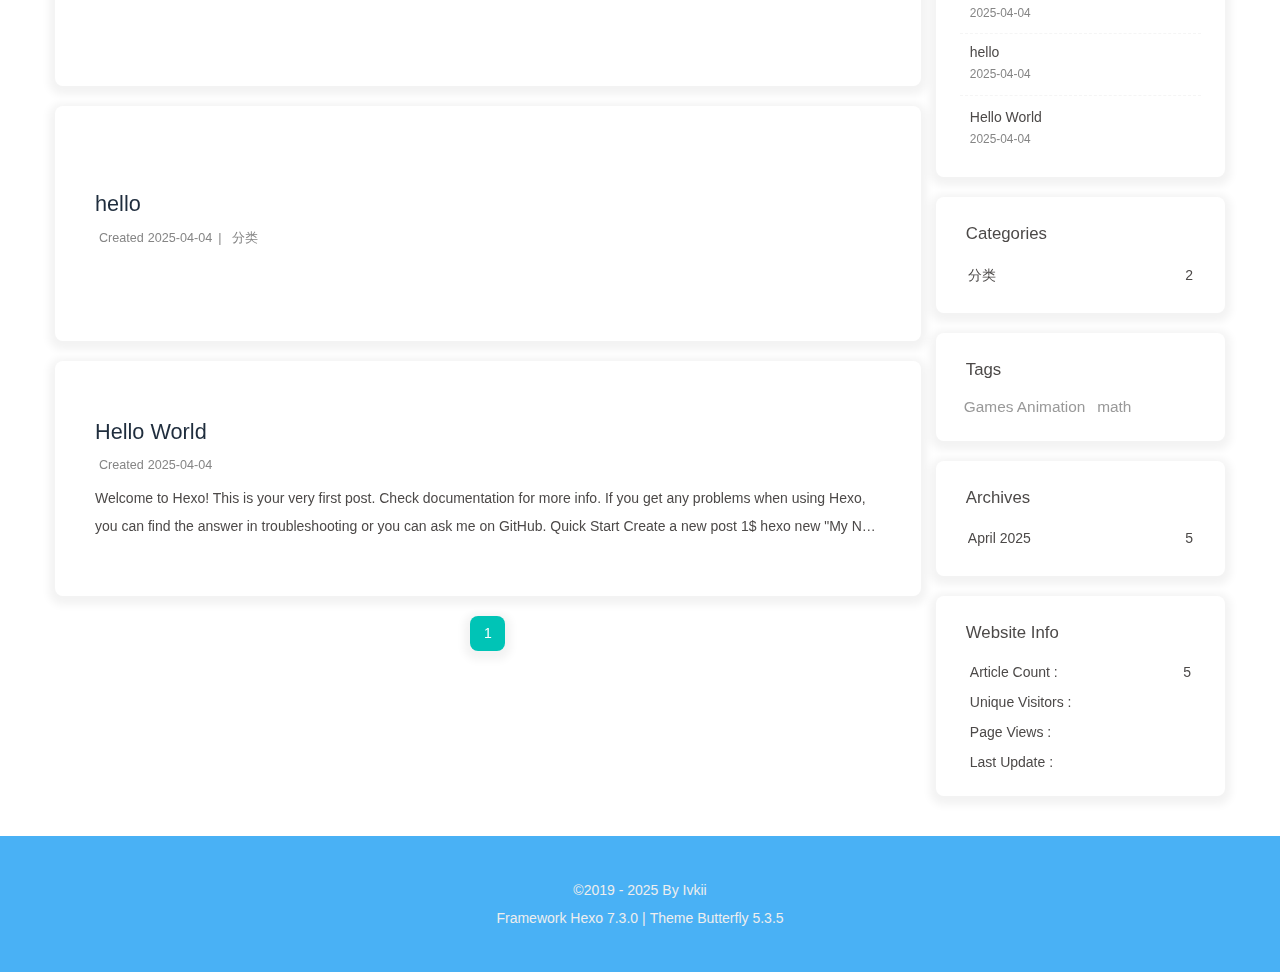
==== commit 0e2cdc5d: "Site updated: 2025-04-18 00:03:02" ====
--- a/index.html
+++ b/index.html
@@ -275,7 +275,86 @@
   Pace.restart()
 }, 'pace_restart')
 
-</script><link rel="stylesheet" href="/css/progress_bar.css"/><script src="https://cdn.jsdelivr.net/npm/pace-js/pace.min.js"></script><div id="sidebar"><div id="menu-mask"></div><div id="sidebar-menus"><div class="avatar-img text-center"><img src="/imgs/eris.png" onerror="this.onerror=null;this.src='/img/friend_404.gif'" alt="avatar"/></div><div class="site-data text-center"><a href="/archives/"><div class="headline">Articles</div><div class="length-num">5</div></a><a href="/tags/"><div class="headline">Tags</div><div class="length-num">2</div></a><a href="/categories/"><div class="headline">Categories</div><div class="length-num">1</div></a></div><div class="menus_items"><div class="menus_item"><a class="site-page" href="/"><i class="fa-fw fas fa-home"></i><span> 首页</span></a></div><div class="menus_item"><span class="site-page group"><i class="fa-fw fas fa-list"></i><span> 目录</span><i class="fas fa-chevron-down"></i></span><ul class="menus_item_child"><li><a class="site-page child" href="/archives/"><i class="fa-fw fas fa-archive"></i><span> 归档</span></a></li><li><a class="site-page child" href="/tags/"><i class="fa-fw fas fa-tags"></i><span> 标签</span></a></li><li><a class="site-page child" href="/categories/"><i class="fa-fw fas fa-folder-open"></i><span> 分类</span></a></li></ul></div><div class="menus_item"><span class="site-page group"><i class="fa-fw fa fa-heartbeat"></i><span> 娱乐</span><i class="fas fa-chevron-down"></i></span><ul class="menus_item_child"><li><a class="site-page child" href="/music/"><i class="fa-fw fas fa-music"></i><span> 音楽</span></a></li><li><a class="site-page child" href="/gallery/"><i class="fa-fw fas fa-images"></i><span> 图库</span></a></li><li><a class="site-page child" href="/movies/"><i class="fa-fw fas fa-video"></i><span> 映画</span></a></li></ul></div><div class="menus_item"><a class="site-page" href="/link/"><i class="fa-fw fas fa-link"></i><span> 友链</span></a></div><div class="menus_item"><a class="site-page" href="/tools/"><i class="fa-fw fas fa-screwdriver-wrench"></i><span> 工具</span></a></div><div class="menus_item"><a class="site-page" href="/about/"><i class="fa-fw fas fa-heart"></i><span> 关于</span></a></div></div></div></div><div class="page" id="body-wrap"><header class="full_page" id="page-header" style="background-image: url(/imgs/lucy.png);"><nav id="nav"><span id="blog-info"><a class="nav-site-title" href="/"><span class="site-name">ひいらぎの小屋</span></a></span><div id="menus"><div class="menus_items"><div class="menus_item"><a class="site-page" href="/"><i class="fa-fw fas fa-home"></i><span> 首页</span></a></div><div class="menus_item"><span class="site-page group"><i class="fa-fw fas fa-list"></i><span> 目录</span><i class="fas fa-chevron-down"></i></span><ul class="menus_item_child"><li><a class="site-page child" href="/archives/"><i class="fa-fw fas fa-archive"></i><span> 归档</span></a></li><li><a class="site-page child" href="/tags/"><i class="fa-fw fas fa-tags"></i><span> 标签</span></a></li><li><a class="site-page child" href="/categories/"><i class="fa-fw fas fa-folder-open"></i><span> 分类</span></a></li></ul></div><div class="menus_item"><span class="site-page group"><i class="fa-fw fa fa-heartbeat"></i><span> 娱乐</span><i class="fas fa-chevron-down"></i></span><ul class="menus_item_child"><li><a class="site-page child" href="/music/"><i class="fa-fw fas fa-music"></i><span> 音楽</span></a></li><li><a class="site-page child" href="/gallery/"><i class="fa-fw fas fa-images"></i><span> 图库</span></a></li><li><a class="site-page child" href="/movies/"><i class="fa-fw fas fa-video"></i><span> 映画</span></a></li></ul></div><div class="menus_item"><a class="site-page" href="/link/"><i class="fa-fw fas fa-link"></i><span> 友链</span></a></div><div class="menus_item"><a class="site-page" href="/tools/"><i class="fa-fw fas fa-screwdriver-wrench"></i><span> 工具</span></a></div><div class="menus_item"><a class="site-page" href="/about/"><i class="fa-fw fas fa-heart"></i><span> 关于</span></a></div></div><div id="toggle-menu"><span class="site-page"><i class="fas fa-bars fa-fw"></i></span></div></div></nav><div id="site-info"><h1 id="site-title">ひいらぎの小屋</h1><div id="site-subtitle"><span id="subtitle"></span></div></div><div id="scroll-down"><i class="fas fa-angle-down scroll-down-effects"></i></div></header><main class="layout" id="content-inner"><div class="recent-posts nc" id="recent-posts"><div class="recent-post-items"><div class="recent-post-item"><div class="recent-post-info no-cover"><a class="article-title" href="/2025/04/10/%E5%AE%9E%E5%88%86%E6%9E%90%E4%BD%9C%E4%B8%9A%E6%80%BB%E7%BB%93(%E6%B5%8B%E5%BA%A6%E8%AE%BA)/" title="测度论部分内容">测度论部分内容</a><div class="article-meta-wrap"><span class="post-meta-date"><i class="far fa-calendar-alt"></i><span class="article-meta-label">Created</span><time datetime="2025-04-10T11:07:44.000Z" title="Created 2025-04-10 19:07:44">2025-04-10</time></span><span class="article-meta"><span class="article-meta-separator">|</span><i class="fas fa-inbox"></i><a class="article-meta__categories" href="/categories/%E5%88%86%E7%B1%BB/">分类</a></span></div><div class="content">测度论习题整理(一) 有界可测集的交并划分     (可测)集的分割与逼近三种等价的可测定义 [Stein]  开集  [Guo] 对有界集 , 存在开矩形  使得 $E \subset R,\ m^(E) + m^(R \setminus E) = |R| .$ [Carathéodory] 对任意集合  有$$m^(T) = m^(T \setminus E) + m^*(T \cap E). $$    已知  : 有界集用开集逼近无界集用递增集合覆盖 . : 利用等测包放缩得     (a) 外测度逼近方式 (i) 用开集逼近外测度. (ii) 用  集构造等测包实现逼近与可测集性质结合使用.   (b) 可测集的逼近与构造 (i) 任意可测集可被一个 Borel 集与零测集之并逼近.    [Stein] 给出以下等价逼近条件：  (ii) 存在闭集  使得 . (iii) 测度有限的  存在紧集  使得 . (iv) 测度有限的  存在有限个闭长方体之并  满足 .   [Guo] 中的进一步结论：  (v) 有限正测度的  可分割成若干个测度小于 ...</div></div></div><div class="recent-post-item"><div class="recent-post-info no-cover"><a class="article-title" href="/2025/04/10/Plan/" title="Plan">Plan</a><div class="article-meta-wrap"><span class="post-meta-date"><i class="far fa-calendar-alt"></i><span class="article-meta-label">Created</span><time datetime="2025-04-10T10:43:08.000Z" title="Created 2025-04-10 18:43:08">2025-04-10</time></span></div><div class="content">这是写博客的第一天哈哈哈 我喜欢数学和动漫</div></div></div><div class="recent-post-item"><div class="recent-post-info no-cover"><a class="article-title" href="/2025/04/04/s/" title="s">s</a><div class="article-meta-wrap"><span class="post-meta-date"><i class="far fa-calendar-alt"></i><span class="article-meta-label">Created</span><time datetime="2025-04-04T07:09:22.000Z" title="Created 2025-04-04 15:09:22">2025-04-04</time></span></div></div></div><div class="recent-post-item"><div class="recent-post-info no-cover"><a class="article-title" href="/2025/04/04/%E6%B5%8B%E8%AF%95/" title="hello">hello</a><div class="article-meta-wrap"><span class="post-meta-date"><i class="far fa-calendar-alt"></i><span class="article-meta-label">Created</span><time datetime="2025-04-04T07:07:44.000Z" title="Created 2025-04-04 15:07:44">2025-04-04</time></span><span class="article-meta"><span class="article-meta-separator">|</span><i class="fas fa-inbox"></i><a class="article-meta__categories" href="/categories/%E5%88%86%E7%B1%BB/">分类</a></span></div></div></div><div class="recent-post-item"><div class="recent-post-info no-cover"><a class="article-title" href="/2025/04/04/hello-world/" title="Hello World">Hello World</a><div class="article-meta-wrap"><span class="post-meta-date"><i class="far fa-calendar-alt"></i><span class="article-meta-label">Created</span><time datetime="2025-04-04T06:49:43.486Z" title="Created 2025-04-04 14:49:43">2025-04-04</time></span></div><div class="content">Welcome to Hexo! This is your very first post. Check documentation for more info. If you get any problems when using Hexo, you can find the answer in troubleshooting or you can ask me on GitHub. Quick StartCreate a new post1$ hexo new "My New Post"  More info: Writing Run server1$ hexo server  More info: Server Generate static files1$ hexo generate  More info: Generating Deploy to remote sites1$ hexo deploy  More info: Deployment </div></div></div></div><nav id="pagination"><div class="pagination"><span class="page-number current">1</span></div></nav></div><div class="aside-content" id="aside-content"><div class="card-widget card-info text-center"><div class="avatar-img"><img src="/imgs/eris.png" onerror="this.onerror=null;this.src='/img/friend_404.gif'" alt="avatar"/></div><div class="author-info-name">Ivkii</div><div class="author-info-description"></div><div class="site-data"><a href="/archives/"><div class="headline">Articles</div><div class="length-num">5</div></a><a href="/tags/"><div class="headline">Tags</div><div class="length-num">2</div></a><a href="/categories/"><div class="headline">Categories</div><div class="length-num">1</div></a></div><a id="card-info-btn" target="_blank" rel="noopener" href="https://github.com/xxxxxx"><i class="fab fa-github"></i><span>Follow Me</span></a></div><div class="card-widget card-announcement"><div class="item-headline"><i class="fas fa-bullhorn fa-shake"></i><span>Announcement</span></div><div class="announcement_content">This is my Blog</div></div><div class="sticky_layout"><div class="card-widget card-recent-post"><div class="item-headline"><i class="fas fa-history"></i><span>Recent Posts</span></div><div class="aside-list"><div class="aside-list-item no-cover"><div class="content"><a class="title" href="/2025/04/10/%E5%AE%9E%E5%88%86%E6%9E%90%E4%BD%9C%E4%B8%9A%E6%80%BB%E7%BB%93(%E6%B5%8B%E5%BA%A6%E8%AE%BA)/" title="测度论部分内容">测度论部分内容</a><time datetime="2025-04-10T11:07:44.000Z" title="Created 2025-04-10 19:07:44">2025-04-10</time></div></div><div class="aside-list-item no-cover"><div class="content"><a class="title" href="/2025/04/10/Plan/" title="Plan">Plan</a><time datetime="2025-04-10T10:43:08.000Z" title="Created 2025-04-10 18:43:08">2025-04-10</time></div></div><div class="aside-list-item no-cover"><div class="content"><a class="title" href="/2025/04/04/s/" title="s">s</a><time datetime="2025-04-04T07:09:22.000Z" title="Created 2025-04-04 15:09:22">2025-04-04</time></div></div><div class="aside-list-item no-cover"><div class="content"><a class="title" href="/2025/04/04/%E6%B5%8B%E8%AF%95/" title="hello">hello</a><time datetime="2025-04-04T07:07:44.000Z" title="Created 2025-04-04 15:07:44">2025-04-04</time></div></div><div class="aside-list-item no-cover"><div class="content"><a class="title" href="/2025/04/04/hello-world/" title="Hello World">Hello World</a><time datetime="2025-04-04T06:49:43.486Z" title="Created 2025-04-04 14:49:43">2025-04-04</time></div></div></div></div><div class="card-widget card-categories"><div class="item-headline">
+</script><link rel="stylesheet" href="/css/progress_bar.css"/><script src="https://cdn.jsdelivr.net/npm/pace-js/pace.min.js"></script><div id="sidebar"><div id="menu-mask"></div><div id="sidebar-menus"><div class="avatar-img text-center"><img src="/imgs/eris.png" onerror="this.onerror=null;this.src='/img/friend_404.gif'" alt="avatar"/></div><div class="site-data text-center"><a href="/archives/"><div class="headline">Articles</div><div class="length-num">5</div></a><a href="/tags/"><div class="headline">Tags</div><div class="length-num">2</div></a><a href="/categories/"><div class="headline">Categories</div><div class="length-num">1</div></a></div><div class="menus_items"><div class="menus_item"><a class="site-page" href="/"><i class="fa-fw fas fa-home"></i><span> 首页</span></a></div><div class="menus_item"><span class="site-page group"><i class="fa-fw fas fa-list"></i><span> 目录</span><i class="fas fa-chevron-down"></i></span><ul class="menus_item_child"><li><a class="site-page child" href="/archives/"><i class="fa-fw fas fa-archive"></i><span> 归档</span></a></li><li><a class="site-page child" href="/tags/"><i class="fa-fw fas fa-tags"></i><span> 标签</span></a></li><li><a class="site-page child" href="/categories/"><i class="fa-fw fas fa-folder-open"></i><span> 分类</span></a></li></ul></div><div class="menus_item"><span class="site-page group"><i class="fa-fw fa fa-heartbeat"></i><span> 娱乐</span><i class="fas fa-chevron-down"></i></span><ul class="menus_item_child"><li><a class="site-page child" href="/music/"><i class="fa-fw fas fa-music"></i><span> 音楽</span></a></li><li><a class="site-page child" href="/gallery/"><i class="fa-fw fas fa-images"></i><span> 图库</span></a></li><li><a class="site-page child" href="/movies/"><i class="fa-fw fas fa-video"></i><span> 映画</span></a></li></ul></div><div class="menus_item"><a class="site-page" href="/link/"><i class="fa-fw fas fa-link"></i><span> 友链</span></a></div><div class="menus_item"><a class="site-page" href="/tools/"><i class="fa-fw fas fa-screwdriver-wrench"></i><span> 工具</span></a></div><div class="menus_item"><a class="site-page" href="/about/"><i class="fa-fw fas fa-heart"></i><span> 关于</span></a></div></div></div></div><div class="page" id="body-wrap"><header class="full_page" id="page-header" style="background-image: url(/imgs/lucy.png);"><nav id="nav"><span id="blog-info"><a class="nav-site-title" href="/"><span class="site-name">ひいらぎの小屋</span></a></span><div id="menus"><div class="menus_items"><div class="menus_item"><a class="site-page" href="/"><i class="fa-fw fas fa-home"></i><span> 首页</span></a></div><div class="menus_item"><span class="site-page group"><i class="fa-fw fas fa-list"></i><span> 目录</span><i class="fas fa-chevron-down"></i></span><ul class="menus_item_child"><li><a class="site-page child" href="/archives/"><i class="fa-fw fas fa-archive"></i><span> 归档</span></a></li><li><a class="site-page child" href="/tags/"><i class="fa-fw fas fa-tags"></i><span> 标签</span></a></li><li><a class="site-page child" href="/categories/"><i class="fa-fw fas fa-folder-open"></i><span> 分类</span></a></li></ul></div><div class="menus_item"><span class="site-page group"><i class="fa-fw fa fa-heartbeat"></i><span> 娱乐</span><i class="fas fa-chevron-down"></i></span><ul class="menus_item_child"><li><a class="site-page child" href="/music/"><i class="fa-fw fas fa-music"></i><span> 音楽</span></a></li><li><a class="site-page child" href="/gallery/"><i class="fa-fw fas fa-images"></i><span> 图库</span></a></li><li><a class="site-page child" href="/movies/"><i class="fa-fw fas fa-video"></i><span> 映画</span></a></li></ul></div><div class="menus_item"><a class="site-page" href="/link/"><i class="fa-fw fas fa-link"></i><span> 友链</span></a></div><div class="menus_item"><a class="site-page" href="/tools/"><i class="fa-fw fas fa-screwdriver-wrench"></i><span> 工具</span></a></div><div class="menus_item"><a class="site-page" href="/about/"><i class="fa-fw fas fa-heart"></i><span> 关于</span></a></div></div><div id="toggle-menu"><span class="site-page"><i class="fas fa-bars fa-fw"></i></span></div></div></nav><div id="site-info"><h1 id="site-title">ひいらぎの小屋</h1><div id="site-subtitle"><span id="subtitle"></span></div></div><div id="scroll-down"><i class="fas fa-angle-down scroll-down-effects"></i></div></header><main class="layout" id="content-inner"><div class="recent-posts nc" id="recent-posts"><div class="recent-post-items"><div class="recent-post-item"><div class="recent-post-info no-cover"><a class="article-title" href="/2025/04/10/%E5%AE%9E%E5%88%86%E6%9E%90%E4%BD%9C%E4%B8%9A%E6%80%BB%E7%BB%93(%E6%B5%8B%E5%BA%A6%E8%AE%BA)/" title="测度论部分内容">测度论部分内容</a><div class="article-meta-wrap"><span class="post-meta-date"><i class="far fa-calendar-alt"></i><span class="article-meta-label">Created</span><time datetime="2025-04-10T11:07:44.000Z" title="Created 2025-04-10 19:07:44">2025-04-10</time></span><span class="article-meta"><span class="article-meta-separator">|</span><i class="fas fa-inbox"></i><a class="article-meta__categories" href="/categories/%E5%88%86%E7%B1%BB/">分类</a></span></div><div class="content">测度论习题整理(一)+ + 有界可测集的交并划分+ +  + + + (可测)集的分割与逼近+ 三种等价的可测定义+ + [Stein]  开集 + [Guo] 对有界集 , 存在开矩形  使得 + [Carathéodory] 对任意集合  有+ + + + + 已知 + : 有界集用开集逼近无界集用递增集合覆盖 .+ : 利用等测包放缩得 + + + + (a) 外测度逼近方式+ + (i) 用开集逼近外测度.+ (ii) 用 + 集构造等测包实现逼近与可测集性质结合使用.+ + + (b) 可测集的逼近与构造+ + (i) 任意可测集可被一个 Borel 集与零测集之并逼近.+ [Stein] 给出以下等价逼近条件：+ + (ii) 存在闭集  使得+ .+ (iii) 测度有限的  存在紧集+  使得 .+ (iv) 测度有限的 + 存在有限个闭长方体之并  满足+ .+ + [Guo] 中的进一步结论：+ + (v) 有限正测度的 + 可分割成若干个测度小于 + 的无交子集.+ (vi) 任意可测集都可表示为可列个两两无交的有限可测集之并.+ + + + 证明...</div></div></div><div class="recent-post-item"><div class="recent-post-info no-cover"><a class="article-title" href="/2025/04/10/Plan/" title="Plan">Plan</a><div class="article-meta-wrap"><span class="post-meta-date"><i class="far fa-calendar-alt"></i><span class="article-meta-label">Created</span><time datetime="2025-04-10T10:43:08.000Z" title="Created 2025-04-10 18:43:08">2025-04-10</time></span></div><div class="content">这是写博客的第一天+ 哈哈哈+ 我喜欢数学和动漫+ </div></div></div><div class="recent-post-item"><div class="recent-post-info no-cover"><a class="article-title" href="/2025/04/04/s/" title="s">s</a><div class="article-meta-wrap"><span class="post-meta-date"><i class="far fa-calendar-alt"></i><span class="article-meta-label">Created</span><time datetime="2025-04-04T07:09:22.000Z" title="Created 2025-04-04 15:09:22">2025-04-04</time></span></div><div class="content">+ </div></div></div><div class="recent-post-item"><div class="recent-post-info no-cover"><a class="article-title" href="/2025/04/04/%E6%B5%8B%E8%AF%95/" title="hello">hello</a><div class="article-meta-wrap"><span class="post-meta-date"><i class="far fa-calendar-alt"></i><span class="article-meta-label">Created</span><time datetime="2025-04-04T07:07:44.000Z" title="Created 2025-04-04 15:07:44">2025-04-04</time></span><span class="article-meta"><span class="article-meta-separator">|</span><i class="fas fa-inbox"></i><a class="article-meta__categories" href="/categories/%E5%88%86%E7%B1%BB/">分类</a></span></div><div class="content">+ </div></div></div><div class="recent-post-item"><div class="recent-post-info no-cover"><a class="article-title" href="/2025/04/04/hello-world/" title="Hello World">Hello World</a><div class="article-meta-wrap"><span class="post-meta-date"><i class="far fa-calendar-alt"></i><span class="article-meta-label">Created</span><time datetime="2025-04-04T06:49:43.486Z" title="Created 2025-04-04 14:49:43">2025-04-04</time></span></div><div class="content">Welcome to Hexo! This is your very+ first post. Check documentation for+ more info. If you get any problems when using Hexo, you can find the+ answer in troubleshooting or+ you can ask me on GitHub.+ Quick Start+ Create a new post+ 1$ hexo new "My New Post"+ + More info: Writing+ Run server+ 1$ hexo server+ + More info: Server+ Generate static files+ 1$ hexo generate+ + More info: Generating+ Deploy to remote sites+ 1$ hexo deploy+ + More info: Deployment+ </div></div></div></div><nav id="pagination"><div class="pagination"><span class="page-number current">1</span></div></nav></div><div class="aside-content" id="aside-content"><div class="card-widget card-info text-center"><div class="avatar-img"><img src="/imgs/eris.png" onerror="this.onerror=null;this.src='/img/friend_404.gif'" alt="avatar"/></div><div class="author-info-name">Ivkii</div><div class="author-info-description"></div><div class="site-data"><a href="/archives/"><div class="headline">Articles</div><div class="length-num">5</div></a><a href="/tags/"><div class="headline">Tags</div><div class="length-num">2</div></a><a href="/categories/"><div class="headline">Categories</div><div class="length-num">1</div></a></div><a id="card-info-btn" target="_blank" rel="noopener" href="https://github.com/xxxxxx"><i class="fab fa-github"></i><span>Follow Me</span></a></div><div class="card-widget card-announcement"><div class="item-headline"><i class="fas fa-bullhorn fa-shake"></i><span>Announcement</span></div><div class="announcement_content">This is my Blog</div></div><div class="sticky_layout"><div class="card-widget card-recent-post"><div class="item-headline"><i class="fas fa-history"></i><span>Recent Posts</span></div><div class="aside-list"><div class="aside-list-item no-cover"><div class="content"><a class="title" href="/2025/04/10/%E5%AE%9E%E5%88%86%E6%9E%90%E4%BD%9C%E4%B8%9A%E6%80%BB%E7%BB%93(%E6%B5%8B%E5%BA%A6%E8%AE%BA)/" title="测度论部分内容">测度论部分内容</a><time datetime="2025-04-10T11:07:44.000Z" title="Created 2025-04-10 19:07:44">2025-04-10</time></div></div><div class="aside-list-item no-cover"><div class="content"><a class="title" href="/2025/04/10/Plan/" title="Plan">Plan</a><time datetime="2025-04-10T10:43:08.000Z" title="Created 2025-04-10 18:43:08">2025-04-10</time></div></div><div class="aside-list-item no-cover"><div class="content"><a class="title" href="/2025/04/04/s/" title="s">s</a><time datetime="2025-04-04T07:09:22.000Z" title="Created 2025-04-04 15:09:22">2025-04-04</time></div></div><div class="aside-list-item no-cover"><div class="content"><a class="title" href="/2025/04/04/%E6%B5%8B%E8%AF%95/" title="hello">hello</a><time datetime="2025-04-04T07:07:44.000Z" title="Created 2025-04-04 15:07:44">2025-04-04</time></div></div><div class="aside-list-item no-cover"><div class="content"><a class="title" href="/2025/04/04/hello-world/" title="Hello World">Hello World</a><time datetime="2025-04-04T06:49:43.486Z" title="Created 2025-04-04 14:49:43">2025-04-04</time></div></div></div></div><div class="card-widget card-categories"><div class="item-headline">
             <i class="fas fa-folder-open"></i>
             <span>Categories</span>
             
@@ -301,7 +380,7 @@
         </li>
       
     </ul>
-  </div><div class="card-widget card-webinfo"><div class="item-headline"><i class="fas fa-chart-line"></i><span>Website Info</span></div><div class="webinfo"><div class="webinfo-item"><div class="item-name">Article Count :</div><div class="item-count">5</div></div><div class="webinfo-item"><div class="item-name">Unique Visitors :</div><div class="item-count" id="busuanzi_value_site_uv"><i class="fa-solid fa-spinner fa-spin"></i></div></div><div class="webinfo-item"><div class="item-name">Page Views :</div><div class="item-count" id="busuanzi_value_site_pv"><i class="fa-solid fa-spinner fa-spin"></i></div></div><div class="webinfo-item"><div class="item-name">Last Update :</div><div class="item-count" id="last-push-date" data-lastPushDate="2025-04-16T16:03:23.538Z"><i class="fa-solid fa-spinner fa-spin"></i></div></div></div></div></div></div></main><footer id="footer"><div id="footer-wrap"><div class="copyright">&copy;2019 - 2025 By Ivkii</div><div class="framework-info"><span>Framework </span><a target="_blank" rel="noopener" href="https://hexo.io">Hexo 7.3.0</a><span class="footer-separator">|</span><span>Theme </span><a target="_blank" rel="noopener" href="https://github.com/jerryc127/hexo-theme-butterfly">Butterfly 5.3.5</a></div></div></footer></div><div id="rightside"><div id="rightside-config-hide"><button id="darkmode" type="button" title="Toggle Between Light and Dark Mode"><i class="fas fa-adjust"></i></button><button id="hide-aside-btn" type="button" title="Toggle Between Single-column and Double-column"><i class="fas fa-arrows-alt-h"></i></button></div><div id="rightside-config-show"><button id="rightside-config" type="button" title="Settings"><i class="fas fa-cog fa-spin"></i></button><button id="go-up" type="button" title="Back to Top"><span class="scroll-percent"></span><i class="fas fa-arrow-up"></i></button></div></div><div><script src="/js/utils.js"></script><script src="/js/main.js"></script><div class="js-pjax"><script>window.typedJSFn = {
+  </div><div class="card-widget card-webinfo"><div class="item-headline"><i class="fas fa-chart-line"></i><span>Website Info</span></div><div class="webinfo"><div class="webinfo-item"><div class="item-name">Article Count :</div><div class="item-count">5</div></div><div class="webinfo-item"><div class="item-name">Unique Visitors :</div><div class="item-count" id="busuanzi_value_site_uv"><i class="fa-solid fa-spinner fa-spin"></i></div></div><div class="webinfo-item"><div class="item-name">Page Views :</div><div class="item-count" id="busuanzi_value_site_pv"><i class="fa-solid fa-spinner fa-spin"></i></div></div><div class="webinfo-item"><div class="item-name">Last Update :</div><div class="item-count" id="last-push-date" data-lastPushDate="2025-04-17T16:01:00.055Z"><i class="fa-solid fa-spinner fa-spin"></i></div></div></div></div></div></div></main><footer id="footer"><div id="footer-wrap"><div class="copyright">&copy;2019 - 2025 By Ivkii</div><div class="framework-info"><span>Framework </span><a target="_blank" rel="noopener" href="https://hexo.io">Hexo 7.3.0</a><span class="footer-separator">|</span><span>Theme </span><a target="_blank" rel="noopener" href="https://github.com/jerryc127/hexo-theme-butterfly">Butterfly 5.3.5</a></div></div></footer></div><div id="rightside"><div id="rightside-config-hide"><button id="darkmode" type="button" title="Toggle Between Light and Dark Mode"><i class="fas fa-adjust"></i></button><button id="hide-aside-btn" type="button" title="Toggle Between Single-column and Double-column"><i class="fas fa-arrows-alt-h"></i></button></div><div id="rightside-config-show"><button id="rightside-config" type="button" title="Settings"><i class="fas fa-cog fa-spin"></i></button><button id="go-up" type="button" title="Back to Top"><span class="scroll-percent"></span><i class="fas fa-arrow-up"></i></button></div></div><div><script src="/js/utils.js"></script><script src="/js/main.js"></script><div class="js-pjax"><script>window.typedJSFn = {
   init: str => {
     window.typed = new Typed('#subtitle', Object.assign({
       strings: str,
--- a/css/style.css
+++ b/css/style.css
@@ -1,4 +1,4 @@
 .loading-img {
-  background: url(../imgs/ludy.jpg) no-repeat center center;
+  background: url(../imgs/ludy.webp) no-repeat center center;
   background-size: cover;
 }